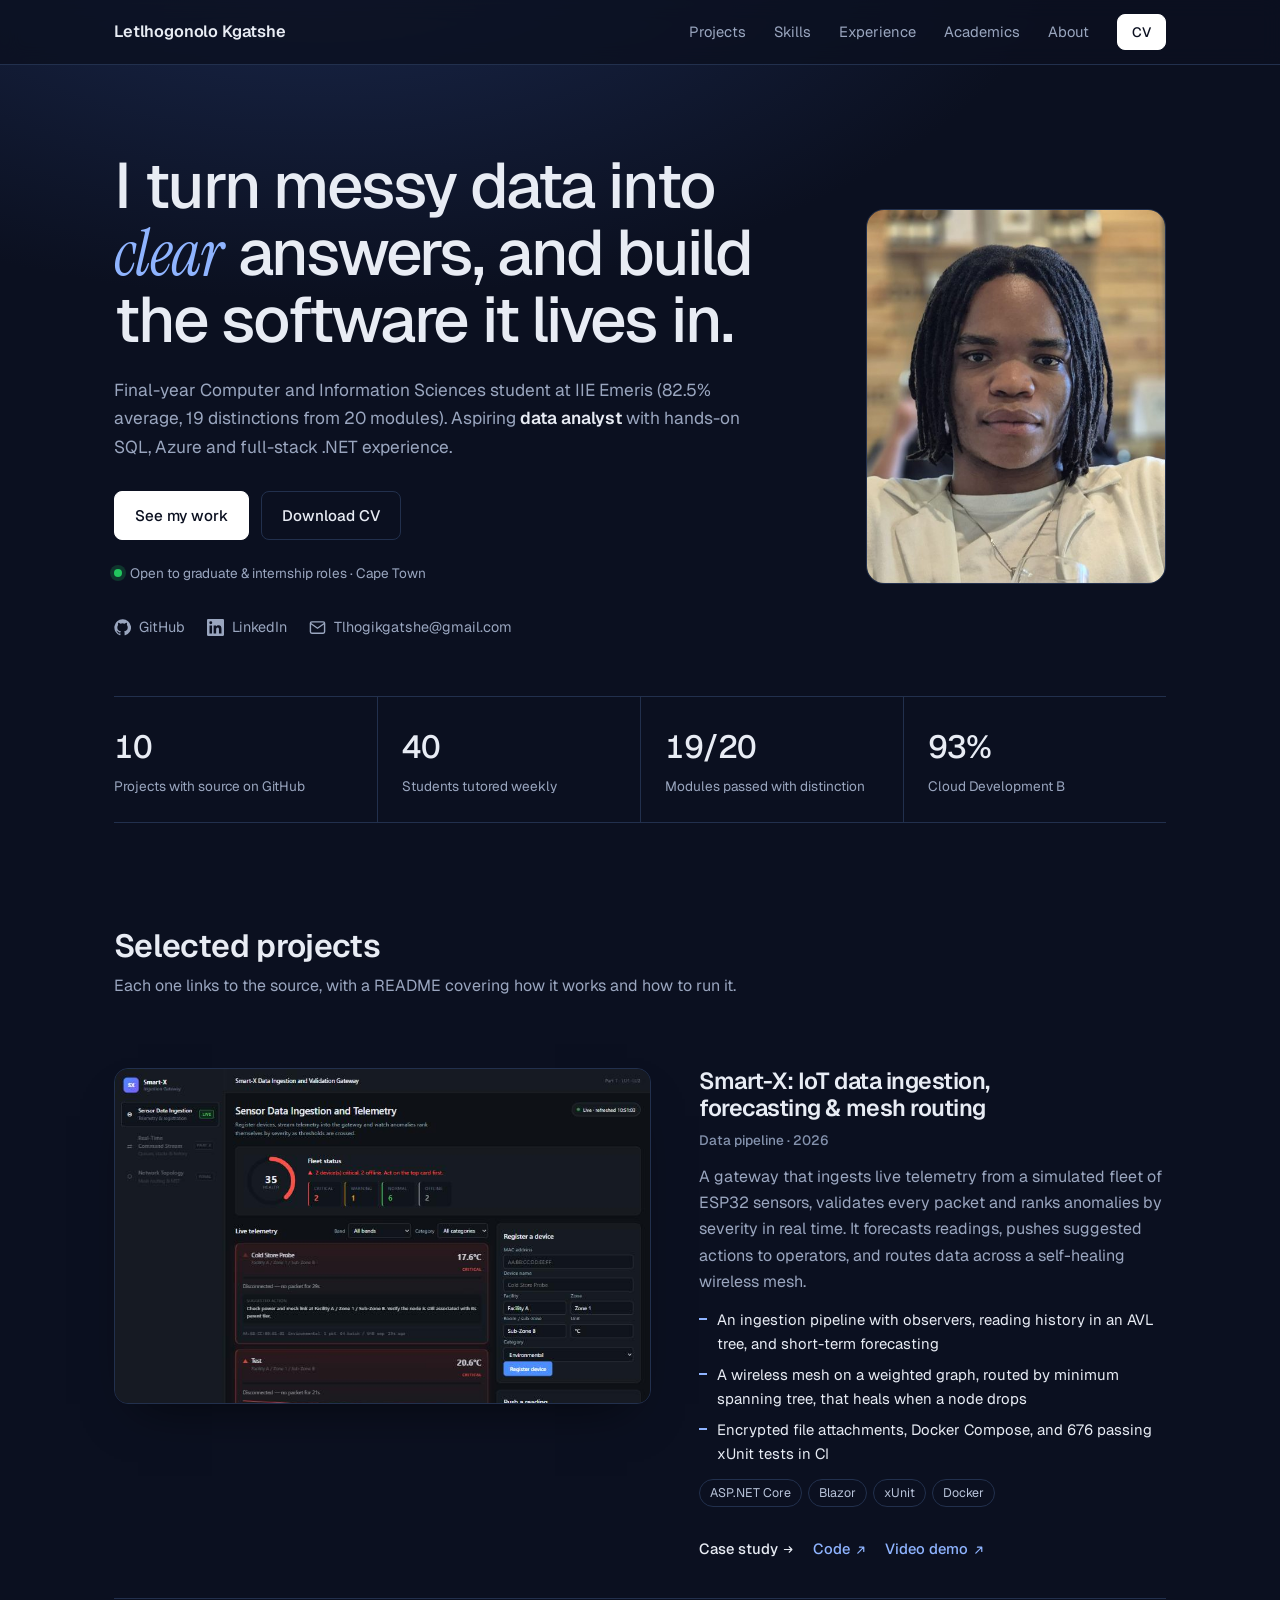
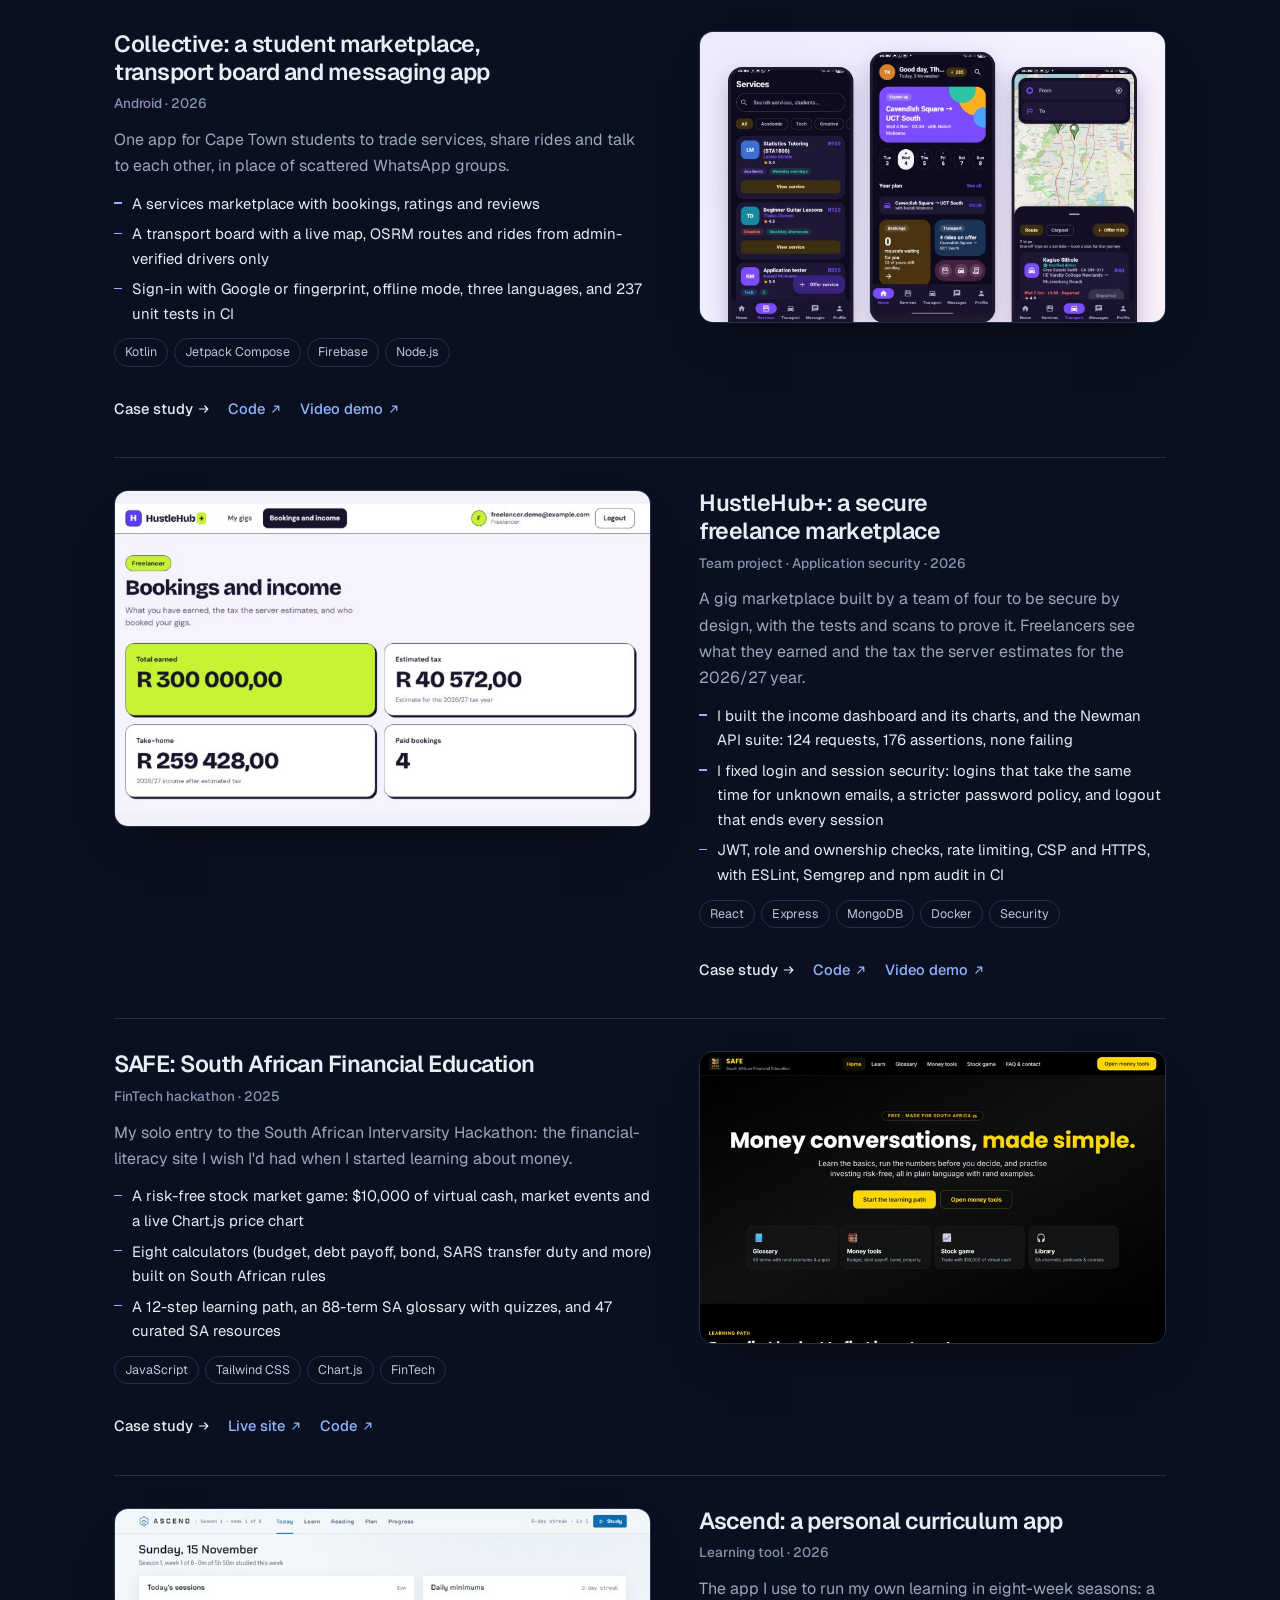
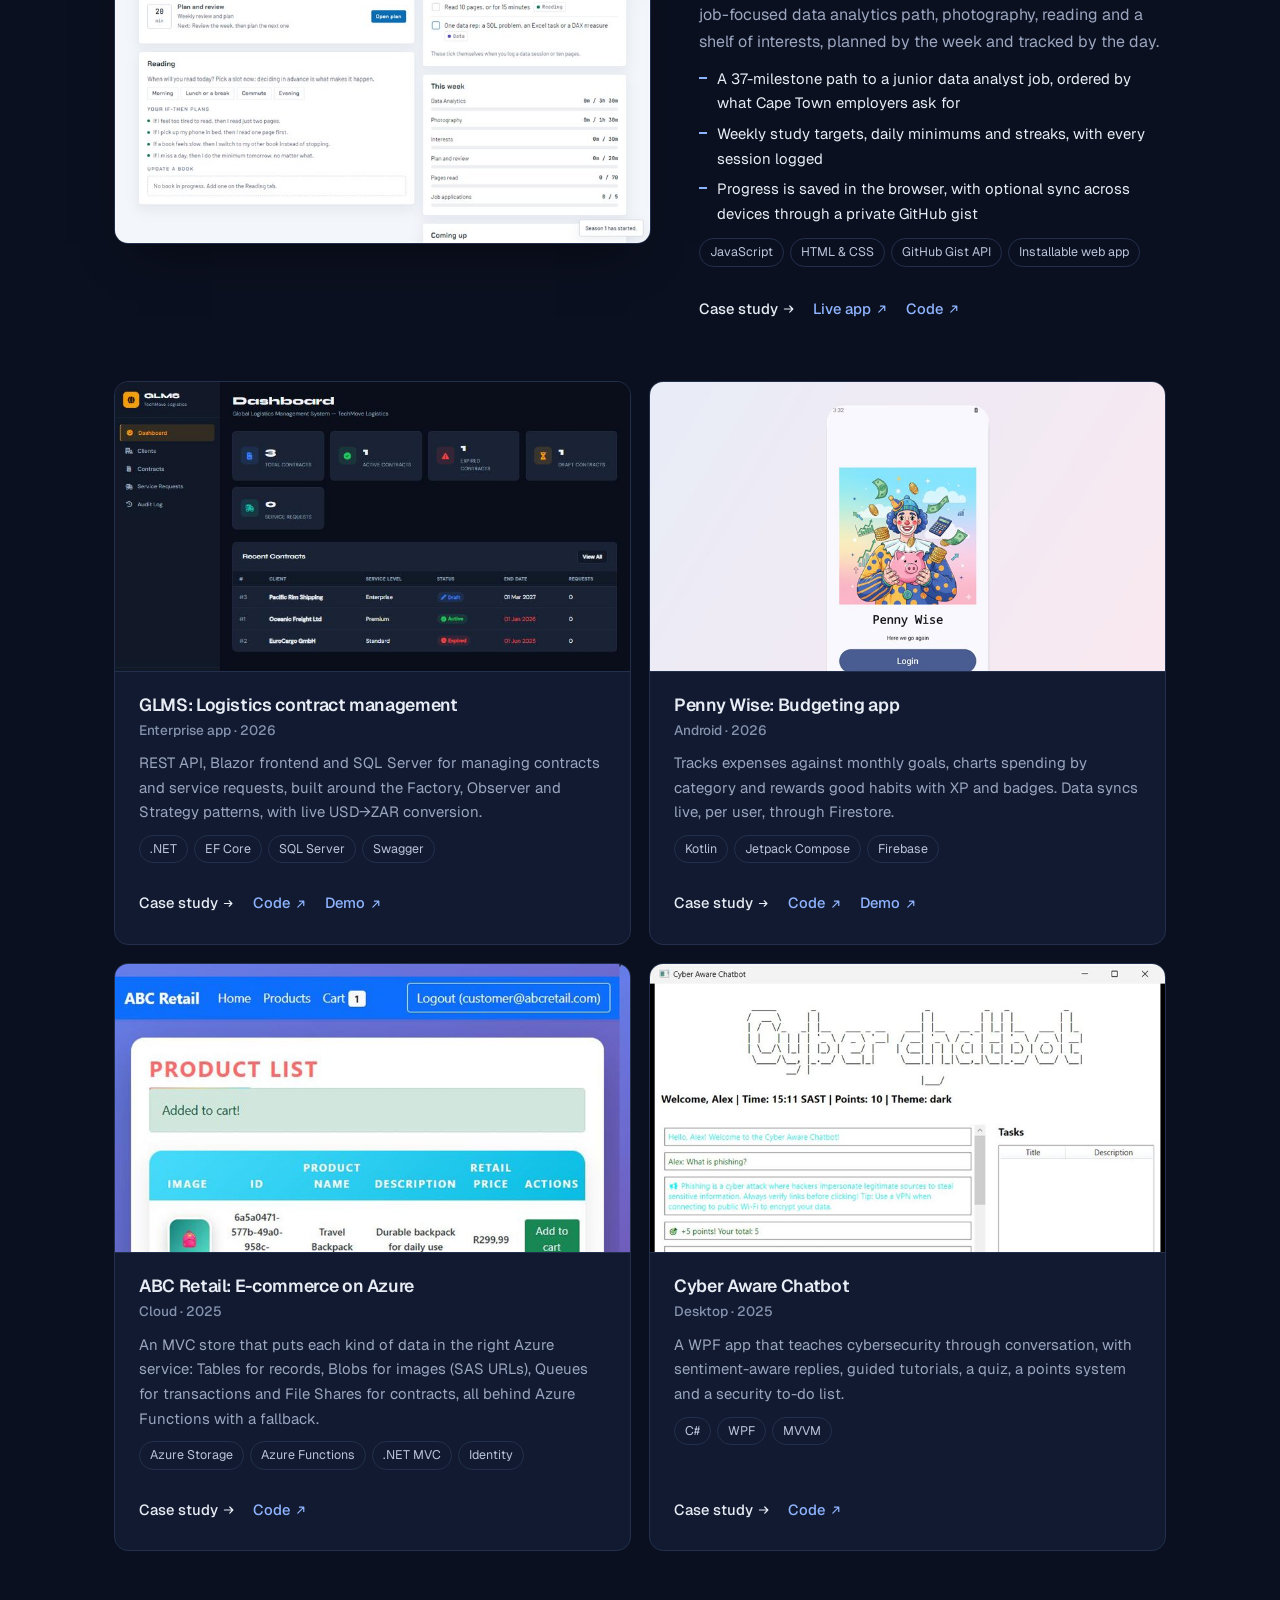
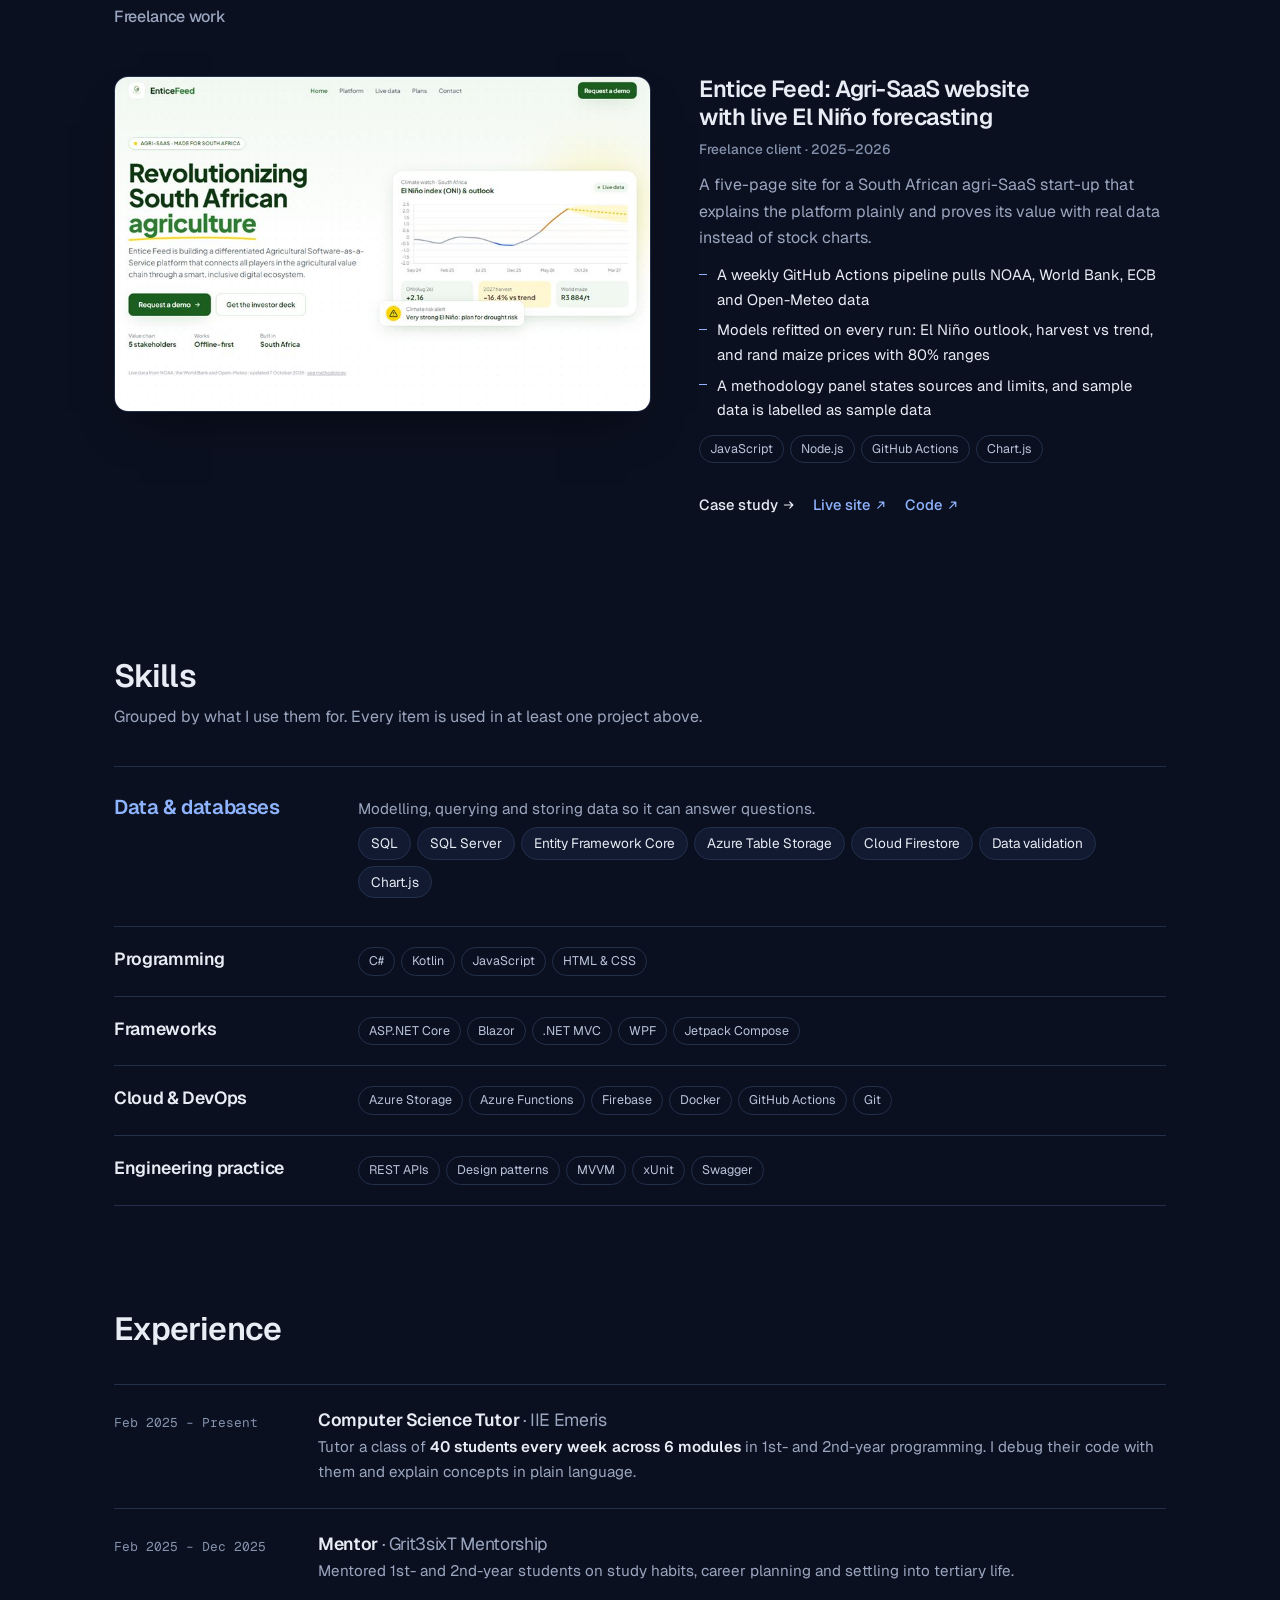
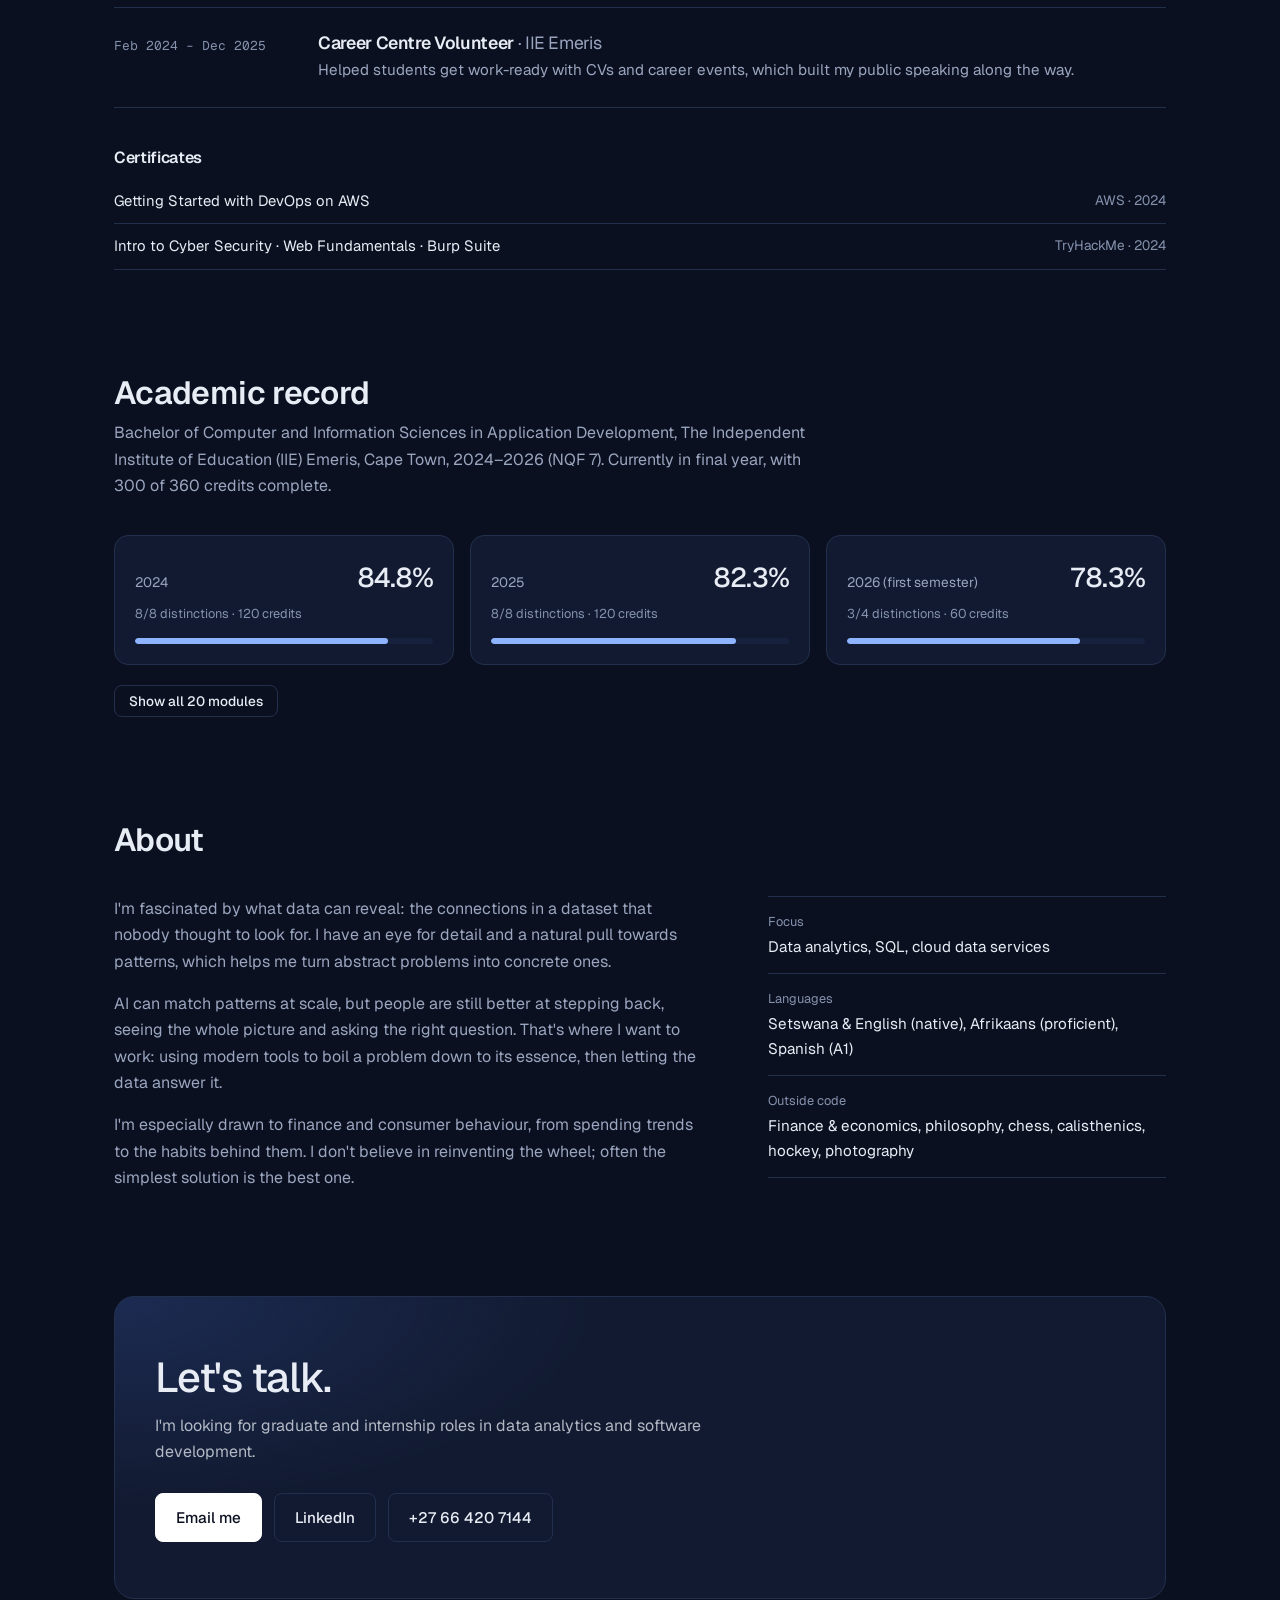
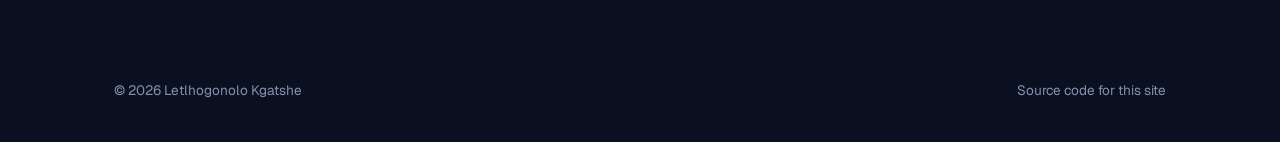
==== index.html @ c52e1b72 "Redesign the portfolio in a dark navy style - Dark navy palette on every page, case studies and the " ====
<!DOCTYPE html>
<html lang="en">
<head>
  <meta charset="UTF-8">
  <meta name="viewport" content="width=device-width, initial-scale=1.0">
  <title>Letlhogonolo Kgatshe | Data Analytics &amp; Software</title>
  <meta name="description" content="Letlhogonolo Kgatshe: final-year Computer and Information Sciences student in Cape Town focused on data analytics, SQL, cloud and software development. 19 distinctions from 20 modules.">
  <link rel="canonical" href="https://letlhogonolo-kgatshe.github.io/">
  <meta property="og:type" content="website">
  <meta property="og:url" content="https://letlhogonolo-kgatshe.github.io/">
  <meta property="og:title" content="Letlhogonolo Kgatshe | Data Analytics &amp; Software">
  <meta property="og:description" content="Final-year Computer and Information Sciences student focused on data analytics. 82.5% average, 19/20 distinctions.">
  <meta property="og:image" content="https://letlhogonolo-kgatshe.github.io/profile.jpg">
  <meta name="twitter:card" content="summary">
  <meta name="theme-color" content="#0b1020">
  <link rel="icon" href="favicon.svg" type="image/svg+xml">
  <link rel="preconnect" href="https://fonts.googleapis.com">
  <link rel="preconnect" href="https://fonts.gstatic.com" crossorigin>
  <link href="https://fonts.googleapis.com/css2?family=Geist:wght@400;500;600&family=Geist+Mono:wght@400;500&family=Instrument+Serif:ital@1&display=swap" rel="stylesheet">
  <link rel="stylesheet" href="styles.css">
</head>
<body>
  <a class="skip" href="#main">Skip to content</a>

  <header class="nav">
    <div class="container nav-inner">
      <a href="#top" class="logo">Letlhogonolo Kgatshe</a>
      <button class="nav-toggle" aria-label="Toggle menu" aria-expanded="false" aria-controls="nav-links">
        <span></span><span></span>
      </button>
      <nav class="nav-links" id="nav-links">
        <a href="#projects">Projects</a>
        <a href="#skills">Skills</a>
        <a href="#experience">Experience</a>
        <a href="#academics">Academics</a>
        <a href="#about">About</a>
        <a href="Letlhogonolo-Kgatshe-CV.pdf" class="btn btn-small" target="_blank" rel="noopener">CV</a>
      </nav>
    </div>
  </header>

  <main id="main">
    <!-- Hero -->
    <section class="hero container" id="top">
      <div class="hero-text">
        <div class="hero-id">
          <img src="profile.jpg" alt="Portrait of Letlhogonolo Kgatshe" class="hero-avatar" width="640" height="640">
        </div>
        <h1>I turn messy data into <span class="serif">clear</span> answers, and build the software it lives in.</h1>
        <p class="lead">
          Final-year Computer and Information Sciences student at IIE Emeris (82.5% average, 19 distinctions from 20 modules).
          Aspiring <strong>data analyst</strong> with hands-on SQL, Azure and full-stack .NET experience.
        </p>
        <div class="hero-actions">
          <a href="#projects" class="btn">See my work</a>
          <a href="Letlhogonolo-Kgatshe-CV.pdf" class="btn btn-ghost" target="_blank" rel="noopener">Download CV</a>
        </div>
        <p class="status"><span class="dot" aria-hidden="true"></span>Open to graduate &amp; internship roles · Cape Town</p>
        <div class="socials">
          <a href="https://github.com/Letlhogonolo-Kgatshe" target="_blank" rel="noopener">
            <svg viewBox="0 0 24 24" aria-hidden="true"><path d="M12 .5a11.5 11.5 0 0 0-3.64 22.41c.58.1.79-.25.79-.56v-2c-3.2.7-3.88-1.37-3.88-1.37-.52-1.33-1.28-1.69-1.28-1.69-1.05-.71.08-.7.08-.7 1.16.08 1.77 1.19 1.77 1.19 1.03 1.77 2.7 1.26 3.36.96.1-.75.4-1.26.73-1.55-2.55-.29-5.24-1.28-5.24-5.69 0-1.26.45-2.29 1.19-3.1-.12-.29-.52-1.46.11-3.05 0 0 .97-.31 3.17 1.18a11 11 0 0 1 5.77 0c2.2-1.49 3.17-1.18 3.17-1.18.63 1.59.23 2.76.11 3.05.74.81 1.19 1.84 1.19 3.1 0 4.42-2.7 5.39-5.26 5.68.41.36.78 1.06.78 2.14v3.17c0 .31.21.67.8.56A11.5 11.5 0 0 0 12 .5Z"/></svg>
            GitHub
          </a>
          <a href="https://www.linkedin.com/in/letlhogonolo-kgatshe-69aa2a2b7/" target="_blank" rel="noopener">
            <svg viewBox="0 0 24 24" aria-hidden="true"><path d="M20.45 20.45h-3.56v-5.57c0-1.33-.02-3.04-1.85-3.04-1.85 0-2.14 1.45-2.14 2.94v5.67H9.34V9h3.42v1.56h.05c.48-.9 1.64-1.85 3.37-1.85 3.6 0 4.27 2.37 4.27 5.46v6.28ZM5.34 7.43a2.06 2.06 0 1 1 0-4.13 2.06 2.06 0 0 1 0 4.13ZM7.12 20.45H3.56V9h3.56v11.45ZM22.22 0H1.77C.79 0 0 .77 0 1.73v20.54C0 23.23.79 24 1.77 24h20.45c.98 0 1.78-.77 1.78-1.73V1.73C24 .77 23.2 0 22.22 0Z"/></svg>
            LinkedIn
          </a>
          <a href="mailto:Tlhogikgatshe@gmail.com">
            <svg viewBox="0 0 24 24" fill="none" stroke="currentColor" stroke-width="2" aria-hidden="true"><rect x="2" y="4" width="20" height="16" rx="2"/><path d="m22 6-10 7L2 6"/></svg>
            Tlhogikgatshe@gmail.com
          </a>
        </div>
      </div>
      <div class="hero-photo">
        <img src="profile.jpg" alt="" width="640" height="640" aria-hidden="true">
      </div>
    </section>

    <!-- Key numbers -->
    <section class="container" aria-label="Highlights">
      <div class="stats">
        <div class="stat"><span class="stat-value">10</span><span class="stat-label">Projects with source on GitHub</span></div>
        <div class="stat"><span class="stat-value">40</span><span class="stat-label">Students tutored weekly</span></div>
        <div class="stat"><span class="stat-value">19/20</span><span class="stat-label">Modules passed with distinction</span></div>
        <div class="stat"><span class="stat-value">93%</span><span class="stat-label">Cloud Development B</span></div>
      </div>
    </section>

    <!-- Projects -->
    <section id="projects" class="section container">
      <div class="section-head">
        <h2>Selected projects</h2>
        <p>Each one links to the source, with a README covering how it works and how to run it.</p>
      </div>

      <article class="feature">
        <a class="feature-media" href="https://github.com/Letlhogonolo-Kgatshe/smartx-iot-gateway" target="_blank" rel="noopener">
          <img src="img/projects/smartx.jpg" alt="Smart-X live telemetry dashboard showing fleet health and critical devices" loading="lazy" width="799" height="506">
        </a>
        <div class="feature-body">
          <h3>Smart-X: IoT data ingestion, forecasting &amp; mesh routing</h3>
          <p class="meta">Data pipeline · 2026</p>
          <p>A gateway that ingests live telemetry from a simulated fleet of ESP32 sensors, validates every packet and ranks anomalies by severity in real time. It forecasts readings, pushes suggested actions to operators, and routes data across a self-healing wireless mesh.</p>
          <ul class="points">
            <li>An ingestion pipeline with observers, reading history in an AVL tree, and short-term forecasting</li>
            <li>A wireless mesh on a weighted graph, routed by minimum spanning tree, that heals when a node drops</li>
            <li>Encrypted file attachments, Docker Compose, and 676 passing xUnit tests in CI</li>
          </ul>
          <ul class="tags"><li>ASP.NET Core</li><li>Blazor</li><li>xUnit</li><li>Docker</li></ul>
          <div class="links"><a href="projects/smartx.html" class="card-cta">Case study</a><a href="https://github.com/Letlhogonolo-Kgatshe/smartx-iot-gateway" target="_blank" rel="noopener">Code</a>
            <a href="https://youtu.be/s4NIdMSn380" target="_blank" rel="noopener">Video demo</a>
          </div>
        </div>
      </article>

      <article class="feature reverse">
        <a class="feature-media" href="https://github.com/Letlhogonolo-Kgatshe/collective" target="_blank" rel="noopener">
          <img src="img/projects/collective.jpg" alt="Three Collective screens: the services marketplace, the planner-style home and the transport map with rides" loading="lazy" width="800" height="500">
        </a>
        <div class="feature-body">
          <h3>Collective: a student marketplace, transport board and messaging app</h3>
          <p class="meta">Android · 2026</p>
          <p>One app for Cape Town students to trade services, share rides and talk to each other, in place of scattered WhatsApp groups.</p>
          <ul class="points">
            <li>A services marketplace with bookings, ratings and reviews</li>
            <li>A transport board with a live map, OSRM routes and rides from admin-verified drivers only</li>
            <li>Sign-in with Google or fingerprint, offline mode, three languages, and 237 unit tests in CI</li>
          </ul>
          <ul class="tags"><li>Kotlin</li><li>Jetpack Compose</li><li>Firebase</li><li>Node.js</li></ul>
          <div class="links"><a href="projects/collective.html" class="card-cta">Case study</a><a href="https://github.com/Letlhogonolo-Kgatshe/collective" target="_blank" rel="noopener">Code</a>
            <a href="https://1drv.ms/v/c/2a750ce9fd96870b/IQC-3WC2xFySRb22O44PqtBnATGgic65yr3vV3LgCW4VhbM" target="_blank" rel="noopener">Video demo</a>
          </div>
        </div>
      </article>

      <article class="feature">
        <a class="feature-media" href="https://github.com/Letlhogonolo-Kgatshe/hustlehub-plus" target="_blank" rel="noopener">
          <img src="img/projects/hustlehub-plus.jpg" alt="HustleHub+ freelancer income dashboard showing total earned, estimated tax, take-home and paid bookings" loading="lazy" width="800" height="500">
        </a>
        <div class="feature-body">
          <h3>HustleHub+: a secure freelance marketplace</h3>
          <p class="meta">Team project · Application security · 2026</p>
          <p>A gig marketplace built by a team of four to be secure by design, with the tests and scans to prove it. Freelancers see what they earned and the tax the server estimates for the 2026/27 year.</p>
          <ul class="points">
            <li>I built the income dashboard and its charts, and the Newman API suite: 124 requests, 176 assertions, none failing</li>
            <li>I fixed login and session security: logins that take the same time for unknown emails, a stricter password policy, and logout that ends every session</li>
            <li>JWT, role and ownership checks, rate limiting, CSP and HTTPS, with ESLint, Semgrep and npm audit in CI</li>
          </ul>
          <ul class="tags"><li>React</li><li>Express</li><li>MongoDB</li><li>Docker</li><li>Security</li></ul>
          <div class="links"><a href="projects/hustlehub-plus.html" class="card-cta">Case study</a><a href="https://github.com/Letlhogonolo-Kgatshe/hustlehub-plus" target="_blank" rel="noopener">Code</a>
            <a href="https://youtu.be/KpMu77Uqex8" target="_blank" rel="noopener">Video demo</a>
          </div>
        </div>
      </article>

      <article class="feature reverse">
        <a class="feature-media" href="https://letlhogonolo-kgatshe.github.io/SAFE/" target="_blank" rel="noopener">
          <img src="img/projects/safe.jpg" alt="SAFE South African Financial Education homepage" loading="lazy" width="800" height="500">
        </a>
        <div class="feature-body">
          <h3>SAFE: South African Financial Education</h3>
          <p class="meta">FinTech hackathon · 2025</p>
          <p>My solo entry to the South African Intervarsity Hackathon: the financial-literacy site I wish I'd had when I started learning about money.</p>
          <ul class="points">
            <li>A risk-free stock market game: $10,000 of virtual cash, market events and a live Chart.js price chart</li>
            <li>Eight calculators (budget, debt payoff, bond, SARS transfer duty and more) built on South African rules</li>
            <li>A 12-step learning path, an 88-term SA glossary with quizzes, and 47 curated SA resources</li>
          </ul>
          <ul class="tags"><li>JavaScript</li><li>Tailwind CSS</li><li>Chart.js</li><li>FinTech</li></ul>
          <div class="links"><a href="projects/safe.html" class="card-cta">Case study</a><a href="https://letlhogonolo-kgatshe.github.io/SAFE/" target="_blank" rel="noopener">Live site</a>
            <a href="https://github.com/Letlhogonolo-Kgatshe/SAFE" target="_blank" rel="noopener">Code</a>
          </div>
        </div>
      </article>

      <article class="feature">
        <a class="feature-media" href="https://letlhogonolo-kgatshe.github.io/ascend/" target="_blank" rel="noopener">
          <img src="img/projects/ascend.jpg" alt="Ascend's Today view with the day's sessions, daily minimums and weekly targets" loading="lazy" width="800" height="500">
        </a>
        <div class="feature-body">
          <h3>Ascend: a personal curriculum app</h3>
          <p class="meta">Learning tool · 2026</p>
          <p>The app I use to run my own learning in eight-week seasons: a job-focused data analytics path, photography, reading and a shelf of interests, planned by the week and tracked by the day.</p>
          <ul class="points">
            <li>A 37-milestone path to a junior data analyst job, ordered by what Cape Town employers ask for</li>
            <li>Weekly study targets, daily minimums and streaks, with every session logged</li>
            <li>Progress is saved in the browser, with optional sync across devices through a private GitHub gist</li>
          </ul>
          <ul class="tags"><li>JavaScript</li><li>HTML &amp; CSS</li><li>GitHub Gist API</li><li>Installable web app</li></ul>
          <div class="links"><a href="projects/ascend.html" class="card-cta">Case study</a><a href="https://letlhogonolo-kgatshe.github.io/ascend/" target="_blank" rel="noopener">Live app</a>
            <a href="https://github.com/Letlhogonolo-Kgatshe/ascend" target="_blank" rel="noopener">Code</a>
          </div>
        </div>
      </article>

      <div class="project-grid">
        <article class="card">
          <img class="card-img" src="img/projects/glms.jpg" alt="GLMS dashboard with contract status counts" loading="lazy" width="800" height="500">
          <div class="card-body">
            <h3>GLMS: Logistics contract management</h3>
            <p class="meta">Enterprise app · 2026</p>
            <p>REST API, Blazor frontend and SQL Server for managing contracts and service requests, built around the Factory, Observer and Strategy patterns, with live USD→ZAR conversion.</p>
            <ul class="tags"><li>.NET</li><li>EF Core</li><li>SQL Server</li><li>Swagger</li></ul>
            <div class="links"><a href="projects/glms.html" class="card-cta">Case study</a><a href="https://github.com/Letlhogonolo-Kgatshe/glms-contract-management" target="_blank" rel="noopener">Code</a><a href="https://youtu.be/TWxagCLS1yQ" target="_blank" rel="noopener">Demo</a></div>
          </div>
        </article>
        <article class="card">
          <img class="card-img" src="img/projects/penny-wise.jpg" alt="Penny Wise welcome screen on an Android phone" loading="lazy" width="800" height="500">
          <div class="card-body">
            <h3>Penny Wise: Budgeting app</h3>
            <p class="meta">Android · 2026</p>
            <p>Tracks expenses against monthly goals, charts spending by category and rewards good habits with XP and badges. Data syncs live, per user, through Firestore.</p>
            <ul class="tags"><li>Kotlin</li><li>Jetpack Compose</li><li>Firebase</li></ul>
            <div class="links"><a href="projects/penny-wise.html" class="card-cta">Case study</a><a href="https://github.com/Letlhogonolo-Kgatshe/penny-wise-budget-app" target="_blank" rel="noopener">Code</a><a href="https://youtu.be/w4Cir029GtA" target="_blank" rel="noopener">Demo</a></div>
          </div>
        </article>
        <article class="card">
          <img class="card-img" src="img/projects/abc-retail.jpg" alt="ABC Retail product list with product images and Add to cart buttons" loading="lazy" width="800" height="500">
          <div class="card-body">
            <h3>ABC Retail: E-commerce on Azure</h3>
            <p class="meta">Cloud · 2025</p>
            <p>An MVC store that puts each kind of data in the right Azure service: Tables for records, Blobs for images (SAS URLs), Queues for transactions and File Shares for contracts, all behind Azure Functions with a fallback.</p>
            <ul class="tags"><li>Azure Storage</li><li>Azure Functions</li><li>.NET MVC</li><li>Identity</li></ul>
            <div class="links"><a href="projects/abc-retail.html" class="card-cta">Case study</a><a href="https://github.com/Letlhogonolo-Kgatshe/abc-retail-azure" target="_blank" rel="noopener">Code</a></div>
          </div>
        </article>
        <article class="card">
          <img class="card-img" src="img/projects/cyber-aware-chatbot.jpg" alt="Cyber Aware Chatbot answering a question about phishing" loading="lazy" width="800" height="500">
          <div class="card-body">
            <h3>Cyber Aware Chatbot</h3>
            <p class="meta">Desktop · 2025</p>
            <p>A WPF app that teaches cybersecurity through conversation, with sentiment-aware replies, guided tutorials, a quiz, a points system and a security to-do list.</p>
            <ul class="tags"><li>C#</li><li>WPF</li><li>MVVM</li></ul>
            <div class="links"><a href="projects/cyber-aware-chatbot.html" class="card-cta">Case study</a><a href="https://github.com/Letlhogonolo-Kgatshe/cyber-aware-chatbot" target="_blank" rel="noopener">Code</a></div>
          </div>
        </article>
      </div>

      <h3 class="subhead">Freelance work</h3>
      <article class="feature">
        <a class="feature-media" href="https://letlhogonolo-kgatshe.github.io/entice-feed-website/" target="_blank" rel="noopener">
          <img src="img/projects/entice-feed.jpg" alt="Entice Feed homepage with the live El Niño watch" loading="lazy" width="800" height="500">
        </a>
        <div class="feature-body">
          <h3>Entice Feed: Agri-SaaS website with live El Niño forecasting</h3>
          <p class="meta">Freelance client · 2025–2026</p>
          <p>A five-page site for a South African agri-SaaS start-up that explains the platform plainly and proves its value with real data instead of stock charts.</p>
          <ul class="points">
            <li>A weekly GitHub Actions pipeline pulls NOAA, World Bank, ECB and Open-Meteo data</li>
            <li>Models refitted on every run: El Niño outlook, harvest vs trend, and rand maize prices with 80% ranges</li>
            <li>A methodology panel states sources and limits, and sample data is labelled as sample data</li>
          </ul>
          <ul class="tags"><li>JavaScript</li><li>Node.js</li><li>GitHub Actions</li><li>Chart.js</li></ul>
          <div class="links"><a href="projects/entice-feed.html" class="card-cta">Case study</a><a href="https://letlhogonolo-kgatshe.github.io/entice-feed-website/" target="_blank" rel="noopener">Live site</a><a href="https://github.com/Letlhogonolo-Kgatshe/entice-feed-website" target="_blank" rel="noopener">Code</a></div>
        </div>
      </article>
    </section>

    <!-- Skills -->
    <section id="skills" class="section container">
      <div class="section-head">
        <h2>Skills</h2>
        <p>Grouped by what I use them for. Every item is used in at least one project above.</p>
      </div>
      <div class="skills">
        <div class="skill-group primary">
          <h3>Data &amp; databases</h3>
          <p>Modelling, querying and storing data so it can answer questions.</p>
          <ul class="tags"><li>SQL</li><li>SQL Server</li><li>Entity Framework Core</li><li>Azure Table Storage</li><li>Cloud Firestore</li><li>Data validation</li><li>Chart.js</li></ul>
        </div>
        <div class="skill-group">
          <h3>Programming</h3>
          <ul class="tags"><li>C#</li><li>Kotlin</li><li>JavaScript</li><li>HTML &amp; CSS</li></ul>
        </div>
        <div class="skill-group">
          <h3>Frameworks</h3>
          <ul class="tags"><li>ASP.NET Core</li><li>Blazor</li><li>.NET MVC</li><li>WPF</li><li>Jetpack Compose</li></ul>
        </div>
        <div class="skill-group">
          <h3>Cloud &amp; DevOps</h3>
          <ul class="tags"><li>Azure Storage</li><li>Azure Functions</li><li>Firebase</li><li>Docker</li><li>GitHub Actions</li><li>Git</li></ul>
        </div>
        <div class="skill-group">
          <h3>Engineering practice</h3>
          <ul class="tags"><li>REST APIs</li><li>Design patterns</li><li>MVVM</li><li>xUnit</li><li>Swagger</li></ul>
        </div>
      </div>
    </section>

    <!-- Experience -->
    <section id="experience" class="section container">
      <div class="section-head">
        <h2>Experience</h2>
      </div>
      <ol class="timeline">
        <li>
          <span class="when">Feb 2025 – Present</span>
          <div>
            <h3>Computer Science Tutor <span class="org">· IIE Emeris</span></h3>
            <p>Tutor a class of <strong>40 students every week across 6 modules</strong> in 1st- and 2nd-year programming. I debug their code with them and explain concepts in plain language.</p>
          </div>
        </li>
        <li>
          <span class="when">Feb 2025 – Dec 2025</span>
          <div>
            <h3>Mentor <span class="org">· Grit3sixT Mentorship</span></h3>
            <p>Mentored 1st- and 2nd-year students on study habits, career planning and settling into tertiary life.</p>
          </div>
        </li>
        <li>
          <span class="when">Feb 2024 – Dec 2025</span>
          <div>
            <h3>Career Centre Volunteer <span class="org">· IIE Emeris</span></h3>
            <p>Helped students get work-ready with CVs and career events, which built my public speaking along the way.</p>
          </div>
        </li>
      </ol>
      <div class="certs">
        <h3>Certificates</h3>
        <ul>
          <li><span>Getting Started with DevOps on AWS</span><span class="cert-meta">AWS · 2024</span></li>
          <li><span>Intro to Cyber Security · Web Fundamentals · Burp Suite</span><span class="cert-meta">TryHackMe · 2024</span></li>
        </ul>
      </div>
    </section>

    <!-- Academics -->
    <section id="academics" class="section container">
      <div class="section-head">
        <h2>Academic record</h2>
        <p>Bachelor of Computer and Information Sciences in Application Development, The Independent Institute of Education (IIE) Emeris, Cape Town, 2024–2026 (NQF 7). Currently in final year, with 300 of 360 credits complete.</p>
      </div>
      <div class="academic">
        <div class="year-avgs" id="year-avgs"></div>
        <button class="btn btn-ghost btn-small" id="toggle-modules" aria-expanded="false" aria-controls="marks-chart">Show all 20 modules</button>
        <div class="chart" id="marks-chart" hidden>
          <p class="chart-note">Final mark per module. The dashed line marks the 75% distinction threshold.</p>
          <div id="marks-rows"></div>
        </div>
      </div>
    </section>

    <!-- About -->
    <section id="about" class="section container">
      <div class="section-head">
        <h2>About</h2>
      </div>
      <div class="about-grid">
        <div class="about-text">
          <p>I'm fascinated by what data can reveal: the connections in a dataset that nobody thought to look for. I have an eye for detail and a natural pull towards patterns, which helps me turn abstract problems into concrete ones.</p>
          <p>AI can match patterns at scale, but people are still better at stepping back, seeing the whole picture and asking the right question. That's where I want to work: using modern tools to boil a problem down to its essence, then letting the data answer it.</p>
          <p>I'm especially drawn to finance and consumer behaviour, from spending trends to the habits behind them. I don't believe in reinventing the wheel; often the simplest solution is the best one.</p>
        </div>
        <dl class="facts">
          <div><dt>Focus</dt><dd>Data analytics, SQL, cloud data services</dd></div>
          <div><dt>Languages</dt><dd>Setswana &amp; English (native), Afrikaans (proficient), Spanish (A1)</dd></div>
          <div><dt>Outside code</dt><dd>Finance &amp; economics, philosophy, chess, calisthenics, hockey, photography</dd></div>
        </dl>
      </div>
    </section>

    <!-- Contact -->
    <section id="contact" class="section container">
      <div class="contact">
        <h2>Let's talk.</h2>
        <p>I'm looking for graduate and internship roles in data analytics and software development.</p>
        <div class="contact-links">
          <a href="mailto:Tlhogikgatshe@gmail.com" class="btn">Email me</a>
          <a href="https://www.linkedin.com/in/letlhogonolo-kgatshe-69aa2a2b7/" class="btn btn-ghost" target="_blank" rel="noopener">LinkedIn</a>
          <a href="tel:+27664207144" class="btn btn-ghost">+27 66 420 7144</a>
        </div>
      </div>
    </section>
  </main>

  <footer class="container footer">
    <span>© <span id="year"></span> Letlhogonolo Kgatshe</span>
    <a href="https://github.com/Letlhogonolo-Kgatshe/letlhogonolo-kgatshe.github.io" target="_blank" rel="noopener">Source code for this site</a>
  </footer>

  <script src="script.js"></script>
</body>
</html>
---- styles.css ----
:root {
  --bg: #0b1020;
  --surface: #111a30;
  --text: #e8ecf4;
  --muted: #9aa6bf;
  --faint: #8492ad;
  --border: #22304d;
  --tag: #16213d;
  --accent: #8fb4ff;
  --accent-hover: #b9d0ff;
  --bar: #8fb4ff;
  --bar-dim: #3a4a6b;
  --radius: 14px;
  --display: "Geist", system-ui, sans-serif;
  --serif: "Instrument Serif", Georgia, serif;
  --mono: "Geist Mono", ui-monospace, monospace;
  --ease-out: cubic-bezier(0.23, 1, 0.32, 1);
  --arrow: url("data:image/svg+xml,%3Csvg xmlns='http://www.w3.org/2000/svg' viewBox='0 0 16 16'%3E%3Cpath d='M2 8h11M9 4l4 4-4 4' fill='none' stroke='black' stroke-width='1.6' stroke-linecap='round' stroke-linejoin='round'/%3E%3C/svg%3E");
  color-scheme: dark;
}

* { box-sizing: border-box; margin: 0; padding: 0; }

html { scroll-behavior: smooth; scroll-padding-top: 76px; }

html { -webkit-tap-highlight-color: transparent; }
body {
  font-family: "Geist", system-ui, sans-serif;
  background: radial-gradient(1100px 600px at 25% -120px, #1c2b52 0%, transparent 70%) no-repeat, var(--bg);
  color: var(--text);
  line-height: 1.65;
  font-size: 16px;
  -webkit-font-smoothing: antialiased;
}

a { color: inherit; text-decoration: none; text-underline-offset: 3px; }
::selection { background: color-mix(in srgb, var(--accent) 28%, transparent); color: var(--text); }
html { accent-color: var(--accent); scrollbar-color: color-mix(in srgb, var(--text) 25%, transparent) transparent; }
.stat-value, .year-avg, .bar-value, .when, .cert-meta { font-variant-numeric: tabular-nums; }
img { max-width: 100%; display: block; }
strong { font-weight: 600; }

h1, h2, h3 { font-family: var(--display); letter-spacing: -0.02em; line-height: 1.2; font-weight: 500; text-wrap: balance; }
.serif { font-family: var(--serif); font-style: italic; font-weight: 400; color: var(--accent); letter-spacing: -0.01em; }

:focus-visible { outline: 2px solid var(--accent); outline-offset: 3px; border-radius: 4px; }

.skip {
  position: absolute; left: -9999px; top: 8px;
  background: var(--text); color: var(--bg); padding: 8px 14px; border-radius: 6px; z-index: 100;
}
.skip:focus { left: 16px; }

.container { width: 100%; max-width: 1100px; margin: 0 auto; padding: 0 24px; }

/* Nav */
.nav {
  position: sticky; top: 0; z-index: 10;
  background: color-mix(in srgb, var(--bg) 82%, transparent);
  backdrop-filter: blur(10px);
  border-bottom: 1px solid var(--border);
}
.nav-inner { display: flex; align-items: center; justify-content: space-between; height: 64px; }
.logo { font-family: var(--display); font-weight: 600; font-size: 1.02rem; letter-spacing: -0.01em; }
.nav-links { display: flex; align-items: center; gap: 28px; font-size: 0.92rem; }
.nav-links a:not(.btn) { color: var(--muted); transition: color .2s; }
.nav-links a:not(.btn):hover { color: var(--text); }
.nav-toggle { display: none; background: none; border: 0; cursor: pointer; width: 44px; height: 44px; position: relative; margin-right: -8px; }
.nav-toggle span { position: absolute; left: 12px; right: 12px; height: 2px; background: var(--text); transition: transform .25s; }
.nav-toggle span:first-child { top: 18px; }
.nav-toggle span:last-child { top: 25px; }
.nav-toggle[aria-expanded="true"] span:first-child { transform: translateY(3.5px) rotate(45deg); }
.nav-toggle[aria-expanded="true"] span:last-child { transform: translateY(-3.5px) rotate(-45deg); }

/* Buttons */
.btn {
  display: inline-flex; align-items: center; justify-content: center;
  padding: 11px 20px; border-radius: 8px;
  background: #ffffff; color: #0b1020;
  font-weight: 500; font-size: 0.95rem;
  border: 1px solid #ffffff; cursor: pointer; font-family: inherit;
  touch-action: manipulation;
  transition: transform 160ms var(--ease-out), background-color .2s, border-color .2s;
}
.btn:active { transform: scale(0.97); }
.btn-ghost { background: transparent; color: var(--text); border-color: var(--border); }
@media (hover: hover) and (pointer: fine) {
  .btn:hover { background: #dfe7f7; border-color: #dfe7f7; }
  .btn-ghost:hover { background: var(--surface); border-color: #3a4a6b; }
}
.btn-small { padding: 6px 14px; font-size: 0.85rem; }

/* Hero */
.hero {
  display: grid; grid-template-columns: 1fr 300px; gap: 72px; align-items: center;
  padding-top: 88px; padding-bottom: 56px;
}
.hero-id { display: none; }
.hero-avatar { display: none; width: 52px; height: 52px; border-radius: 50%; object-fit: cover; }
.dot { width: 8px; height: 8px; border-radius: 50%; background: #22c55e; box-shadow: 0 0 0 4px color-mix(in srgb, #22c55e 20%, transparent); }
.hero h1 { font-size: clamp(2.3rem, 5.4vw, 4rem); font-weight: 500; letter-spacing: -0.035em; line-height: 1.04; max-width: 18ch; }
.lead { margin-top: 22px; max-width: 58ch; font-size: 1.08rem; color: var(--muted); }
.lead strong { color: var(--text); }
.hero-actions { display: flex; gap: 12px; margin-top: 30px; flex-wrap: wrap; }
.socials { display: flex; gap: 22px; margin-top: 30px; flex-wrap: wrap; }
.socials a { display: inline-flex; align-items: center; gap: 8px; color: var(--muted); font-size: 0.9rem; transition: color .2s; }
.socials a:hover { color: var(--text); }
.socials svg { width: 17px; height: 17px; fill: currentColor; flex: none; }
.socials svg[fill="none"] { fill: none; }
.hero-photo img {
  width: 100%; height: auto; aspect-ratio: 4 / 5; object-fit: cover; object-position: 50% 30%;
  border-radius: 18px; border: 1px solid var(--border);
}

/* Stats */
.stats {
  display: grid; grid-template-columns: repeat(4, 1fr);
  border-top: 1px solid var(--border); border-bottom: 1px solid var(--border);
}
.stat { padding: 24px 20px 24px 0; display: flex; flex-direction: column; gap: 2px; }
.stat + .stat { padding-left: 24px; border-left: 1px solid var(--border); }
.stat-value { font-family: var(--display); font-size: 2rem; font-weight: 500; letter-spacing: -0.03em; }
.stat-label { font-size: 0.85rem; color: var(--muted); }

/* Sections */
.section { padding-top: 104px; }
.section-head { margin-bottom: 36px; max-width: 64ch; }
.section-head h2 { font-size: clamp(1.6rem, 3vw, 2rem); font-weight: 600; }
.section-head p { color: var(--muted); margin-top: 8px; }
h3 { font-size: 1.1rem; font-weight: 600; }
.kicker { font-size: 0.8rem; color: var(--faint); font-weight: 500; margin-bottom: 6px; }
.meta { font-size: 0.85rem; color: var(--faint); font-weight: 500; margin-top: -6px; }
.status { display: inline-flex; align-items: center; gap: 8px; font-size: 0.85rem; color: var(--muted); margin-top: 22px; }
.subhead { margin: 56px 0 18px; font-size: 1rem; color: var(--muted); font-family: "Geist", sans-serif; font-weight: 500; }

.tags { display: flex; flex-wrap: wrap; gap: 6px; list-style: none; }
.tags li {
  font-size: 0.78rem; padding: 3px 10px; border-radius: 999px;
  border: 1px solid var(--border); color: #b8c3d9;
}

.links { display: flex; gap: 18px; flex-wrap: wrap; margin-top: auto; padding-top: 14px; }
.links a { color: var(--accent); font-weight: 500; font-size: 0.92rem; display: inline-flex; align-items: center; gap: 5px; padding-block: 4px; }
.links a::after, .case-links .btn::after {
  content: ""; width: 0.8em; height: 0.8em; flex: none; background: currentColor;
  -webkit-mask: var(--arrow) center / contain no-repeat; mask: var(--arrow) center / contain no-repeat;
  transition: transform .2s;
}
.links a[target="_blank"]::after, .case-links .btn[target="_blank"]::after { transform: rotate(-45deg); }
@media (hover: hover) and (pointer: fine) {
  .links a:hover::after { transform: translateX(2px); }
  .links a[target="_blank"]:hover::after { transform: rotate(-45deg) translateX(2px); }
  .links a:hover { color: var(--accent-hover); text-decoration: underline; text-underline-offset: 3px; }
}

/* Featured projects */
.feature {
  display: grid; grid-template-columns: 1.15fr 1fr; gap: 48px; align-items: start;
  padding: 32px 0;
}
.feature + .feature { border-top: 1px solid var(--border); }
.feature.reverse .feature-media { order: 2; }
.feature-media {
  display: block; border-radius: var(--radius); overflow: hidden; background: var(--surface);
  border: 1px solid var(--border);
  box-shadow: 0 24px 48px -24px rgba(0,0,0,.6);
  transition: transform 250ms var(--ease-out);
}
@media (hover: hover) and (pointer: fine) { .feature-media:hover { transform: translateY(-3px); } }
.feature-media img { width: 100%; height: auto; aspect-ratio: 16 / 10; object-fit: cover; object-position: top left; }
.feature-body { display: flex; flex-direction: column; gap: 12px; }
.feature-body h3 { font-size: 1.45rem; }
.feature-body > p:not(.kicker):not(.meta) { color: var(--muted); }
.points { list-style: none; display: flex; flex-direction: column; gap: 6px; font-size: 0.93rem; }
.points li { padding-left: 18px; position: relative; }
.points li::before { content: ""; position: absolute; left: 0; top: .7em; width: 8px; height: 1.5px; background: var(--accent); }

/* Card grid */
.project-grid { display: grid; grid-template-columns: repeat(2, 1fr); gap: 18px; margin-top: 24px; }
.card {
  background: var(--surface); border: 1px solid var(--border); border-radius: var(--radius);
  overflow: hidden; display: flex; flex-direction: column;
  transition: border-color .2s, transform 200ms var(--ease-out);
}
@media (hover: hover) and (pointer: fine) { .card:hover { border-color: #3a4a6b; transform: translateY(-2px); } }
.card-img { width: 100%; height: auto; aspect-ratio: 16 / 9; object-fit: cover; object-position: top left; border-bottom: 1px solid var(--border); }
.card-img-logo { display: grid; place-items: center; background: var(--tag); }
.card-img-logo img { width: 88px; height: 88px; border-radius: 20px; }
.card-body { padding: 22px 24px 24px; display: flex; flex-direction: column; gap: 10px; flex: 1; }
.card-body > p:not(.kicker):not(.meta) { color: var(--muted); font-size: 0.93rem; }

/* Skills */
.skills { border-top: 1px solid var(--border); }
.skill-group {
  display: grid; grid-template-columns: 220px 1fr; gap: 6px 24px; align-items: baseline;
  padding: 20px 0; border-bottom: 1px solid var(--border);
}
.skill-group > :not(h3) { grid-column: 2; }
.skill-group.primary { padding: 28px 0; }
.skill-group.primary h3 { font-size: 1.25rem; color: var(--accent); }
.skill-group.primary p { color: var(--muted); font-size: 0.95rem; }
.skill-group.primary .tags li { background: var(--surface); border: 1px solid var(--border); color: var(--text); font-size: 0.85rem; padding: 4px 12px; }

/* Timeline */
.timeline { list-style: none; border-top: 1px solid var(--border); }
.timeline li { display: grid; grid-template-columns: 180px 1fr; gap: 24px; padding: 24px 0; border-bottom: 1px solid var(--border); }
.when { font-family: var(--mono); font-size: 0.8rem; color: var(--faint); padding-top: 3px; }
.org { color: var(--muted); font-weight: 400; }
.timeline p { color: var(--muted); font-size: 0.95rem; margin-top: 4px; }
.timeline p strong { color: var(--text); }

.certs { margin-top: 40px; }
.certs h3 { font-size: 1rem; }
.certs ul { list-style: none; margin-top: 12px; }
.certs li { display: flex; justify-content: space-between; gap: 16px; padding: 10px 0; border-bottom: 1px solid var(--border); font-size: 0.93rem; }
.cert-meta { color: var(--faint); font-size: 0.85rem; white-space: nowrap; }

/* Academics */
.academic { display: flex; flex-direction: column; align-items: flex-start; gap: 20px; }
.year-avgs { display: grid; grid-template-columns: repeat(3, 1fr); gap: 16px; width: 100%; }
.year {
  border: 1px solid var(--border); border-radius: var(--radius); padding: 20px; background: var(--surface);
}
.year-top { display: flex; justify-content: space-between; align-items: baseline; }
.year-label { font-size: 0.85rem; color: var(--muted); }
.year-avg { font-family: var(--display); font-size: 1.7rem; font-weight: 500; letter-spacing: -0.03em; }
.year-meta { font-size: 0.8rem; color: var(--faint); margin-top: 2px; }
.year-bar { height: 6px; background: var(--tag); border-radius: 3px; margin-top: 14px; overflow: hidden; }
.year-bar span { display: block; height: 100%; background: var(--bar); border-radius: 3px; }

.chart {
  width: 100%; background: var(--surface); border: 1px solid var(--border); border-radius: var(--radius);
  padding: 24px;
}
.chart-note { font-size: 0.85rem; color: var(--muted); margin-bottom: 16px; }
#marks-rows { display: flex; flex-direction: column; gap: 8px; }
.bar-row { display: grid; grid-template-columns: 250px 1fr 44px; gap: 14px; align-items: center; font-size: 0.85rem; }
.bar-label { color: var(--muted); white-space: nowrap; overflow: hidden; text-overflow: ellipsis; }
.bar-label small { font-size: 0.75rem; color: var(--faint); margin-left: 6px; }
.bar-track { position: relative; height: 12px; background: var(--tag); border-radius: 3px; }
.bar-track::after { content: ""; position: absolute; top: -3px; bottom: -3px; left: 75%; border-left: 1px dashed var(--faint); }
.bar-fill { height: 100%; background: var(--bar); border-radius: 3px; }
.bar-fill.pass { background: var(--bar-dim); }
.bar-value { font-family: var(--mono); font-size: 0.8rem; text-align: right; }

/* About */
.about-grid { display: grid; grid-template-columns: 1.5fr 1fr; gap: 56px; }
.about-text p { color: var(--muted); }
.about-text p + p { margin-top: 16px; }
.facts { display: flex; flex-direction: column; border-top: 1px solid var(--border); align-self: start; }
.facts > div { padding: 14px 0; border-bottom: 1px solid var(--border); }
.facts dt { font-size: 0.8rem; color: var(--faint); }
.facts dd { font-size: 0.95rem; margin-top: 2px; }

/* Contact */
.contact {
  padding: 56px 40px; border-radius: 20px;
  background: radial-gradient(700px 300px at 0% 0%, #1c2b52 0%, transparent 70%), var(--surface);
  border: 1px solid var(--border); color: var(--text);
}
.contact h2 { font-size: clamp(1.8rem, 4vw, 2.6rem); font-weight: 500; letter-spacing: -0.03em; }
.contact p { opacity: .75; margin: 10px 0 28px; max-width: 52ch; }
.contact-links { display: flex; gap: 12px; flex-wrap: wrap; }


.footer {
  display: flex; justify-content: space-between; flex-wrap: wrap; gap: 8px;
  padding-top: 40px; padding-bottom: 40px; margin-top: 40px;
  font-size: 0.85rem; color: var(--faint);
}
.footer a:hover { color: var(--text); }

@media (prefers-reduced-motion: reduce) {
  html { scroll-behavior: auto; }
  .feature-media, .card, .btn { transition: none; }
  .btn:active { transform: none; }
}

/* Responsive */
@media (max-width: 960px) {
  .hero { grid-template-columns: 1fr; gap: 0; padding-top: 48px; }
  .hero-photo { display: none; }
  .hero-id { display: flex; margin-bottom: 20px; }
  .hero-avatar { display: block; }
  .feature, .feature.reverse { grid-template-columns: 1fr; gap: 24px; }
  .feature.reverse .feature-media { order: 0; }
  .about-grid { grid-template-columns: 1fr; gap: 32px; }
}

@media (max-width: 720px) {
  .container { padding: 0 16px; }
  .nav-toggle { display: block; }
  .nav-links {
    position: absolute; top: 64px; left: 0; right: 0;
    flex-direction: column; align-items: flex-start; gap: 0;
    background: var(--bg); border-bottom: 1px solid var(--border);
    padding: 8px 16px 16px; display: none;
  }
  .nav-links.open { display: flex; }
  .nav-links a { padding: 10px 0; width: 100%; }
  .nav-links .btn { margin-top: 8px; width: auto; }
  .stats { grid-template-columns: repeat(2, 1fr); }
  .stat { padding: 18px 12px 18px 0; }
  .stat + .stat { padding-left: 16px; }
  .stat:nth-child(3) { border-left: 0; padding-left: 0; }
  .stat:nth-child(n+3) { border-top: 1px solid var(--border); }
  .stat-value { font-size: 1.6rem; }
  .project-grid, .project-grid.two, .year-avgs { grid-template-columns: 1fr; }
  .skill-group { grid-template-columns: 1fr; }
  .skill-group > :not(h3) { grid-column: 1; }
  .links a { padding-block: 10px; }
  .logo, .socials a, .footer a, .nav-links.nav-links-case a, #toggle-modules { min-height: 44px; display: inline-flex; align-items: center; }
  .socials { gap: 4px 22px; margin-top: 18px; }
  .section { padding-top: 80px; }
  .bar-row { grid-template-columns: 1fr 40px; gap: 4px 10px; }
  .bar-label { grid-column: 1 / -1; }
  .timeline li { grid-template-columns: 1fr; gap: 4px; }
  .chart { padding: 16px; }
  .contact { padding: 40px 24px; }
  .certs li { flex-direction: column; gap: 2px; }
}

/* Case studies */
.case { max-width: 820px; padding-top: 56px; }
.case h1 { font-size: clamp(2rem, 5vw, 3rem); font-weight: 500; letter-spacing: -0.035em; }
.case-sub { display: block; margin-top: 6px; font-size: clamp(1.15rem, 2.4vw, 1.5rem); font-weight: 500; color: var(--muted); letter-spacing: -0.02em; }
.case-meta { margin-top: 14px; }
.case-links { display: flex; gap: 10px; flex-wrap: wrap; margin-top: 24px; }
.case-links .btn { gap: 7px; }
.case-tags { margin-top: 20px; }
.case-metrics { display: grid; grid-template-columns: repeat(3, 1fr); margin-top: 36px; border-top: 1px solid var(--border); border-bottom: 1px solid var(--border); }
.case-figure {
  margin-top: 36px; border-radius: var(--radius); overflow: hidden;
  border: 1px solid var(--border); box-shadow: 0 24px 48px -24px rgba(0,0,0,.6);
}
.case-figure img { width: 100%; height: auto; aspect-ratio: 16 / 10; object-fit: cover; object-position: top left; }
.case-section { margin-top: 56px; }
.case-section h2 { font-size: 1.5rem; font-weight: 600; margin-bottom: 14px; }
.case-section > p { color: var(--muted); font-size: 1.05rem; }
.case-section .points { font-size: 1rem; gap: 10px; }
.case-decisions { border-top: 1px solid var(--border); }
.case-decision { display: grid; grid-template-columns: 200px 1fr; gap: 6px 24px; padding: 18px 0; border-bottom: 1px solid var(--border); }
.case-decision p { color: var(--muted); font-size: 0.93rem; }
.case-pager { display: grid; grid-template-columns: 1fr 1fr; gap: 14px; margin-top: 72px; }
.case-pager .card { padding: 18px 22px; }
.case-pager .kicker { margin: 0; }
.case-pager-next { text-align: right; }
.card-cta { color: var(--text) !important; }
@media (max-width: 720px) {
  .nav-links.nav-links-case { position: static; display: flex; flex-direction: row; align-items: center; gap: 16px; padding: 0; border: 0; background: none; }
  .nav-links.nav-links-case a { padding: 0; width: auto; }
  .nav-links.nav-links-case .btn { margin: 0; }
  .nav-inner .logo { font-size: 0.92rem; }
  .case { padding-top: 36px; }
  .case-metrics { grid-template-columns: 1fr; }
  .case-metrics .stat + .stat { padding-left: 0; border-left: 0; border-top: 1px solid var(--border); }
  .case-metrics .stat:nth-child(3) { border-top: 1px solid var(--border); }
  .case-pager { grid-template-columns: 1fr; }
  .case-decision { grid-template-columns: 1fr; }
}
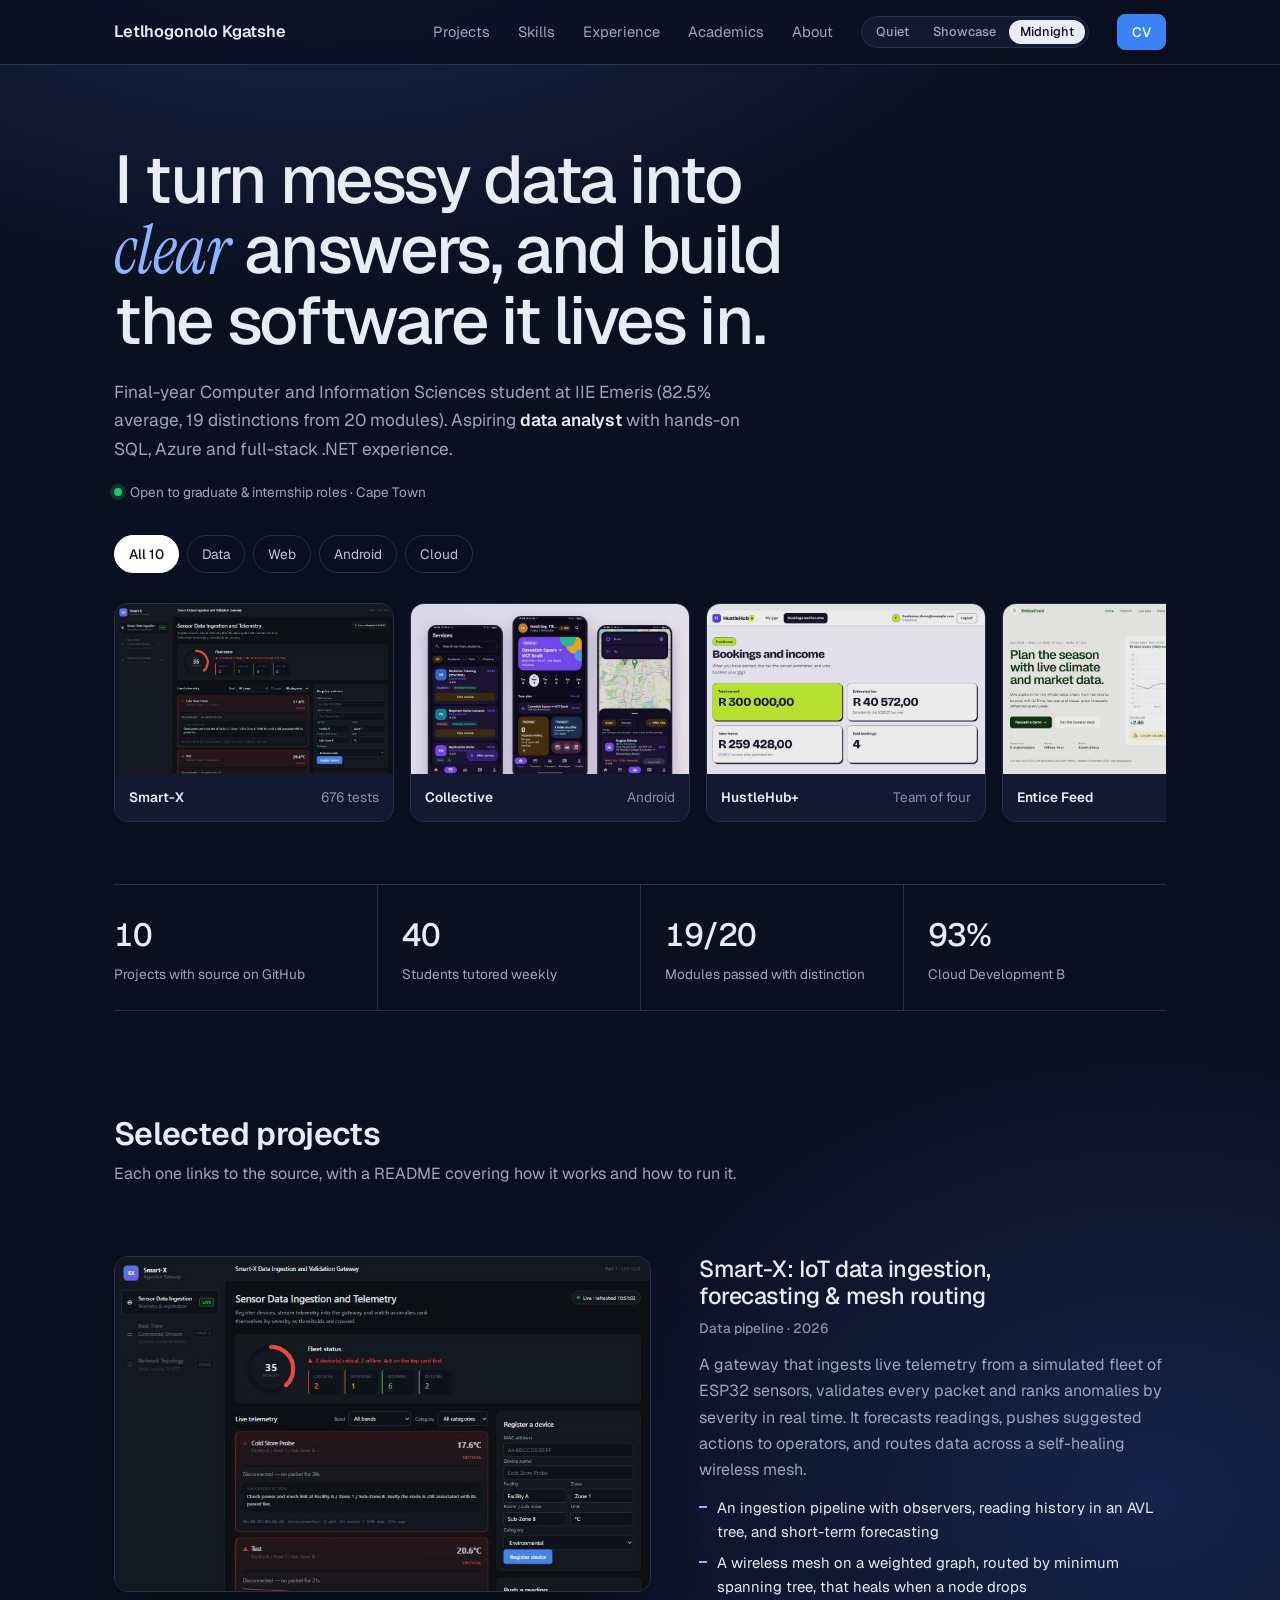
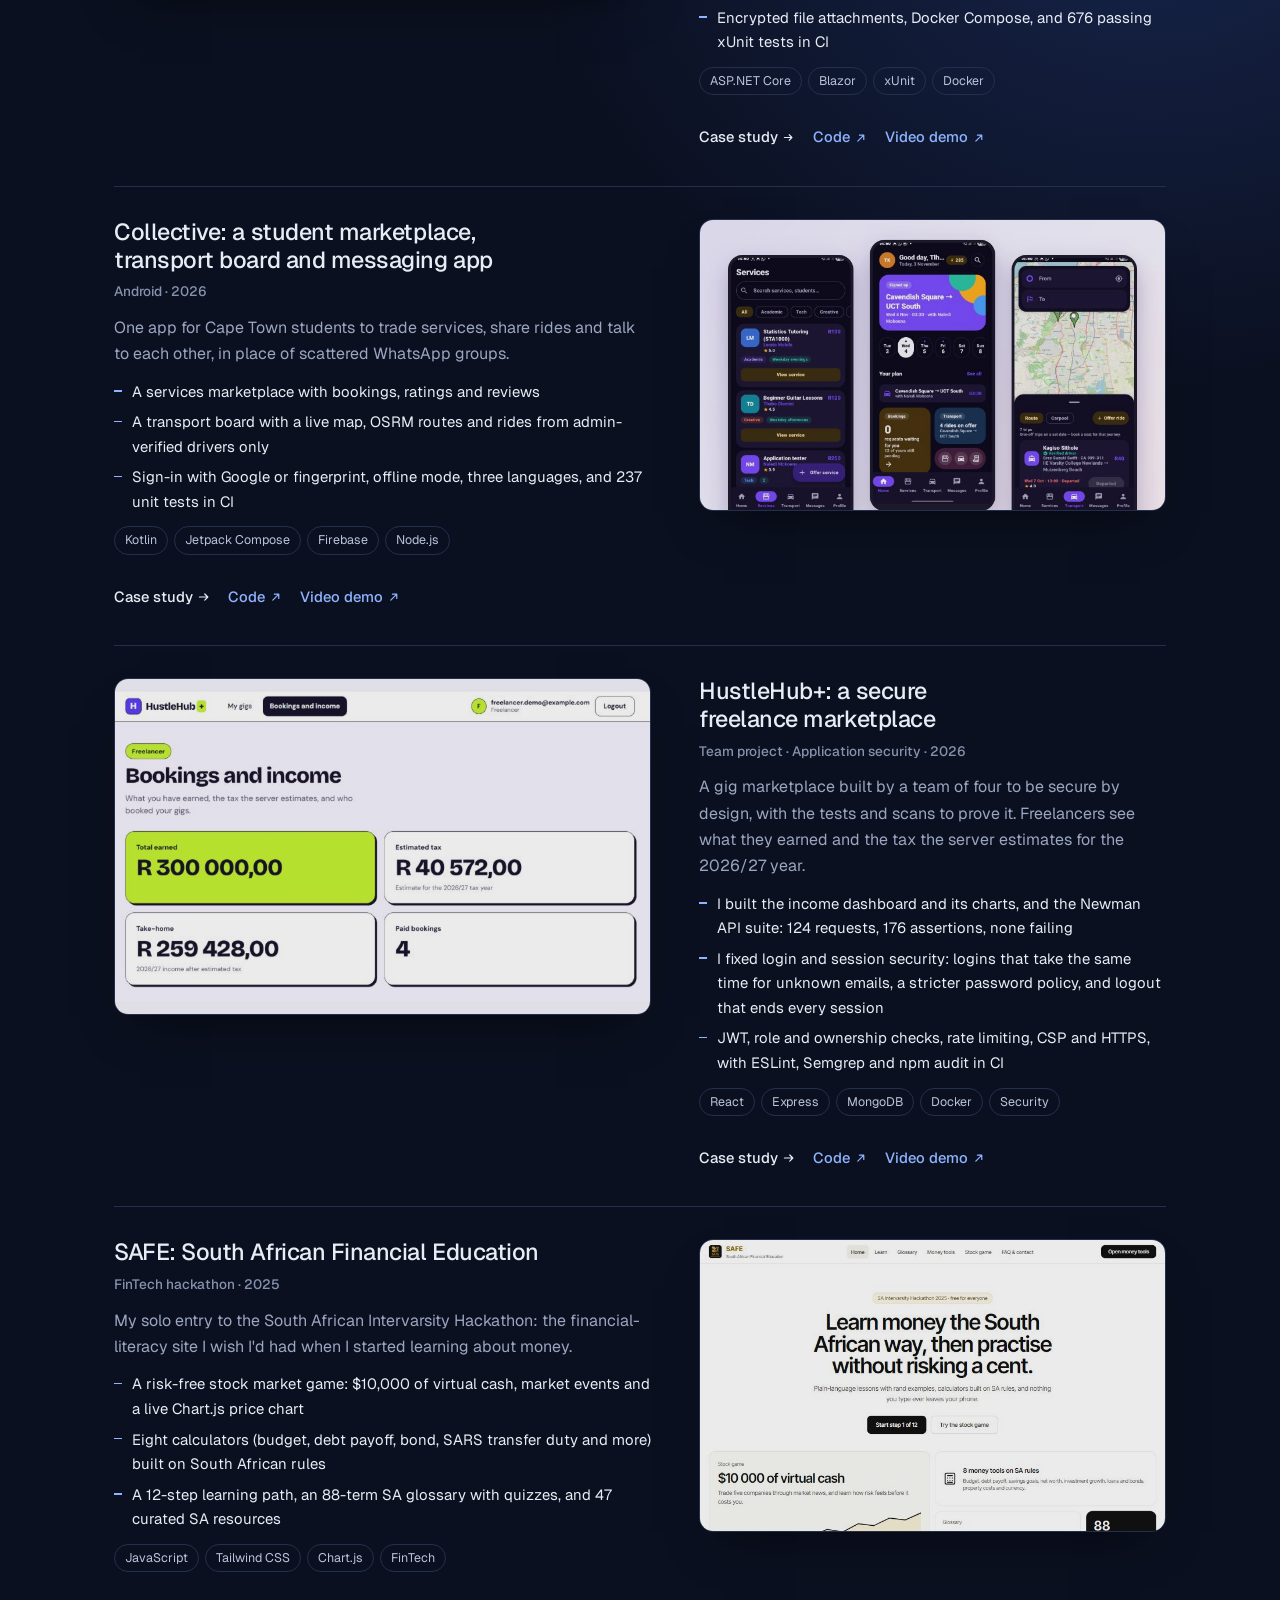
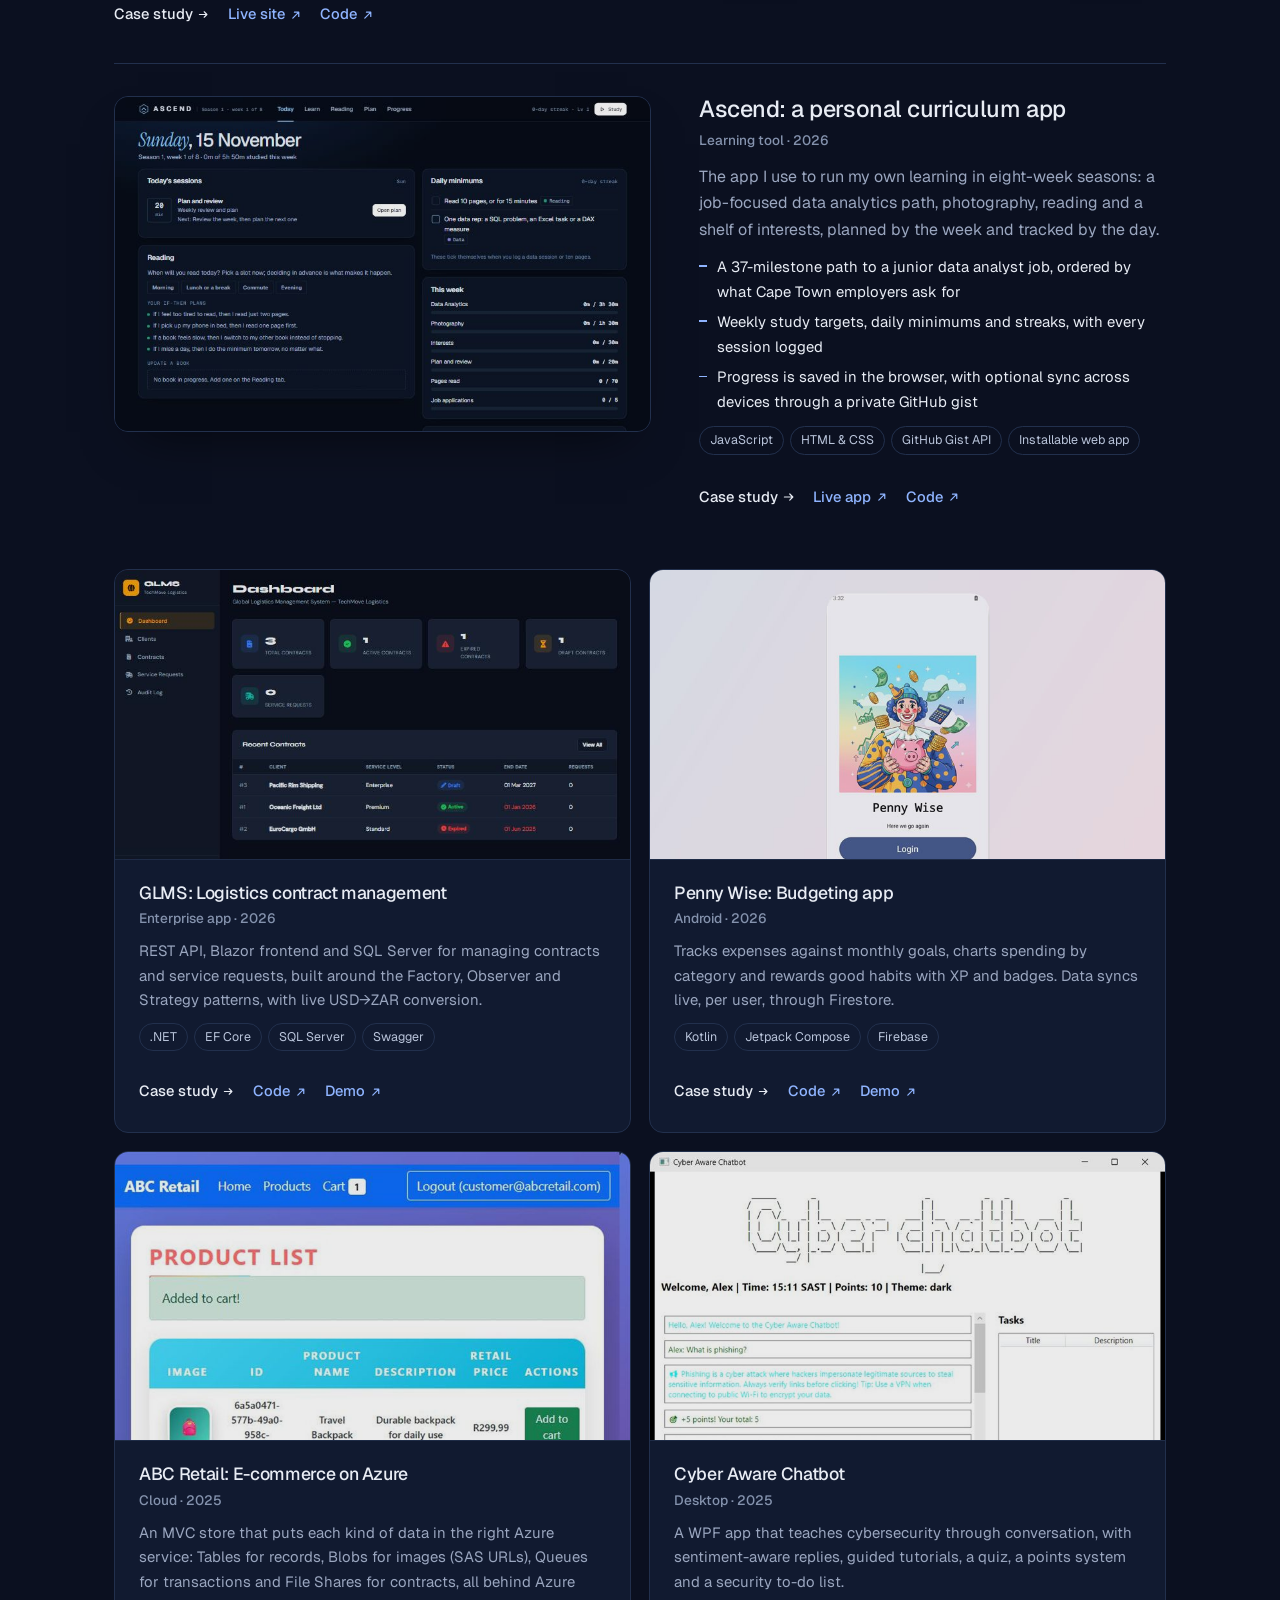
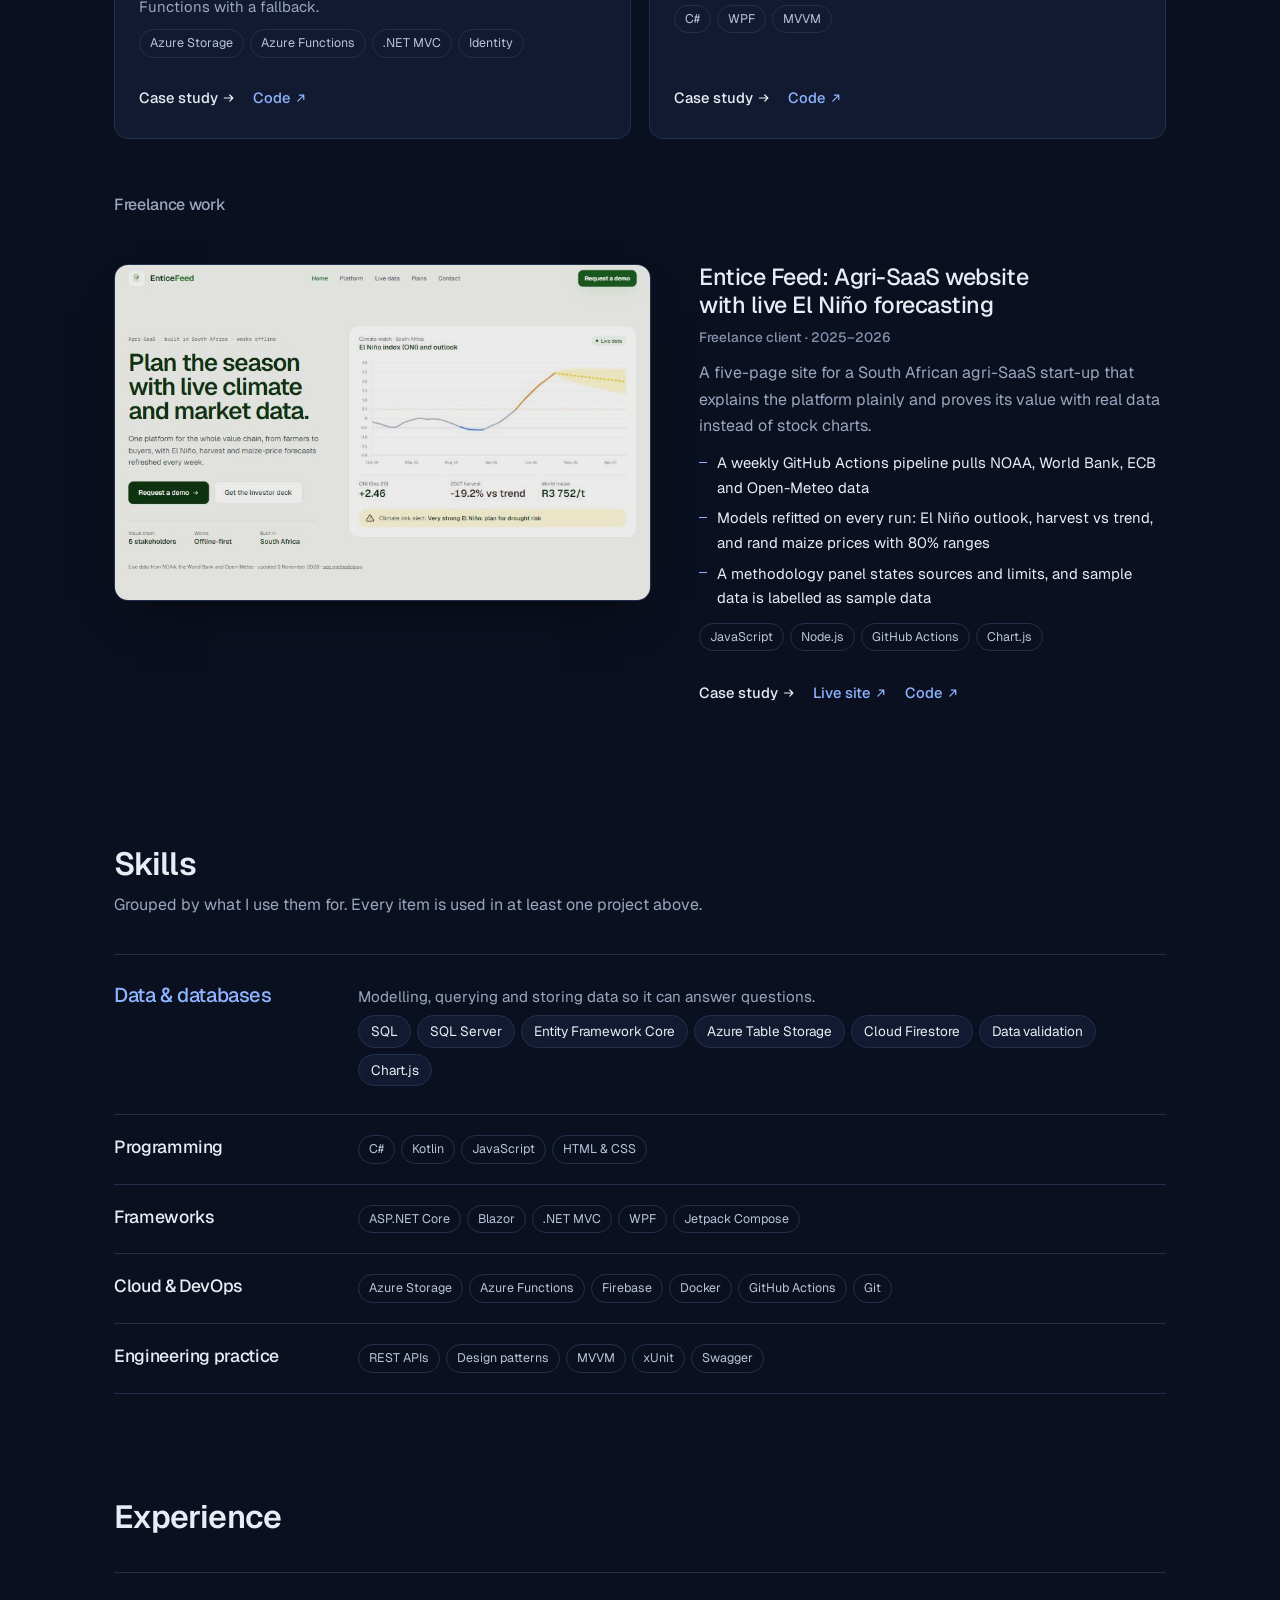
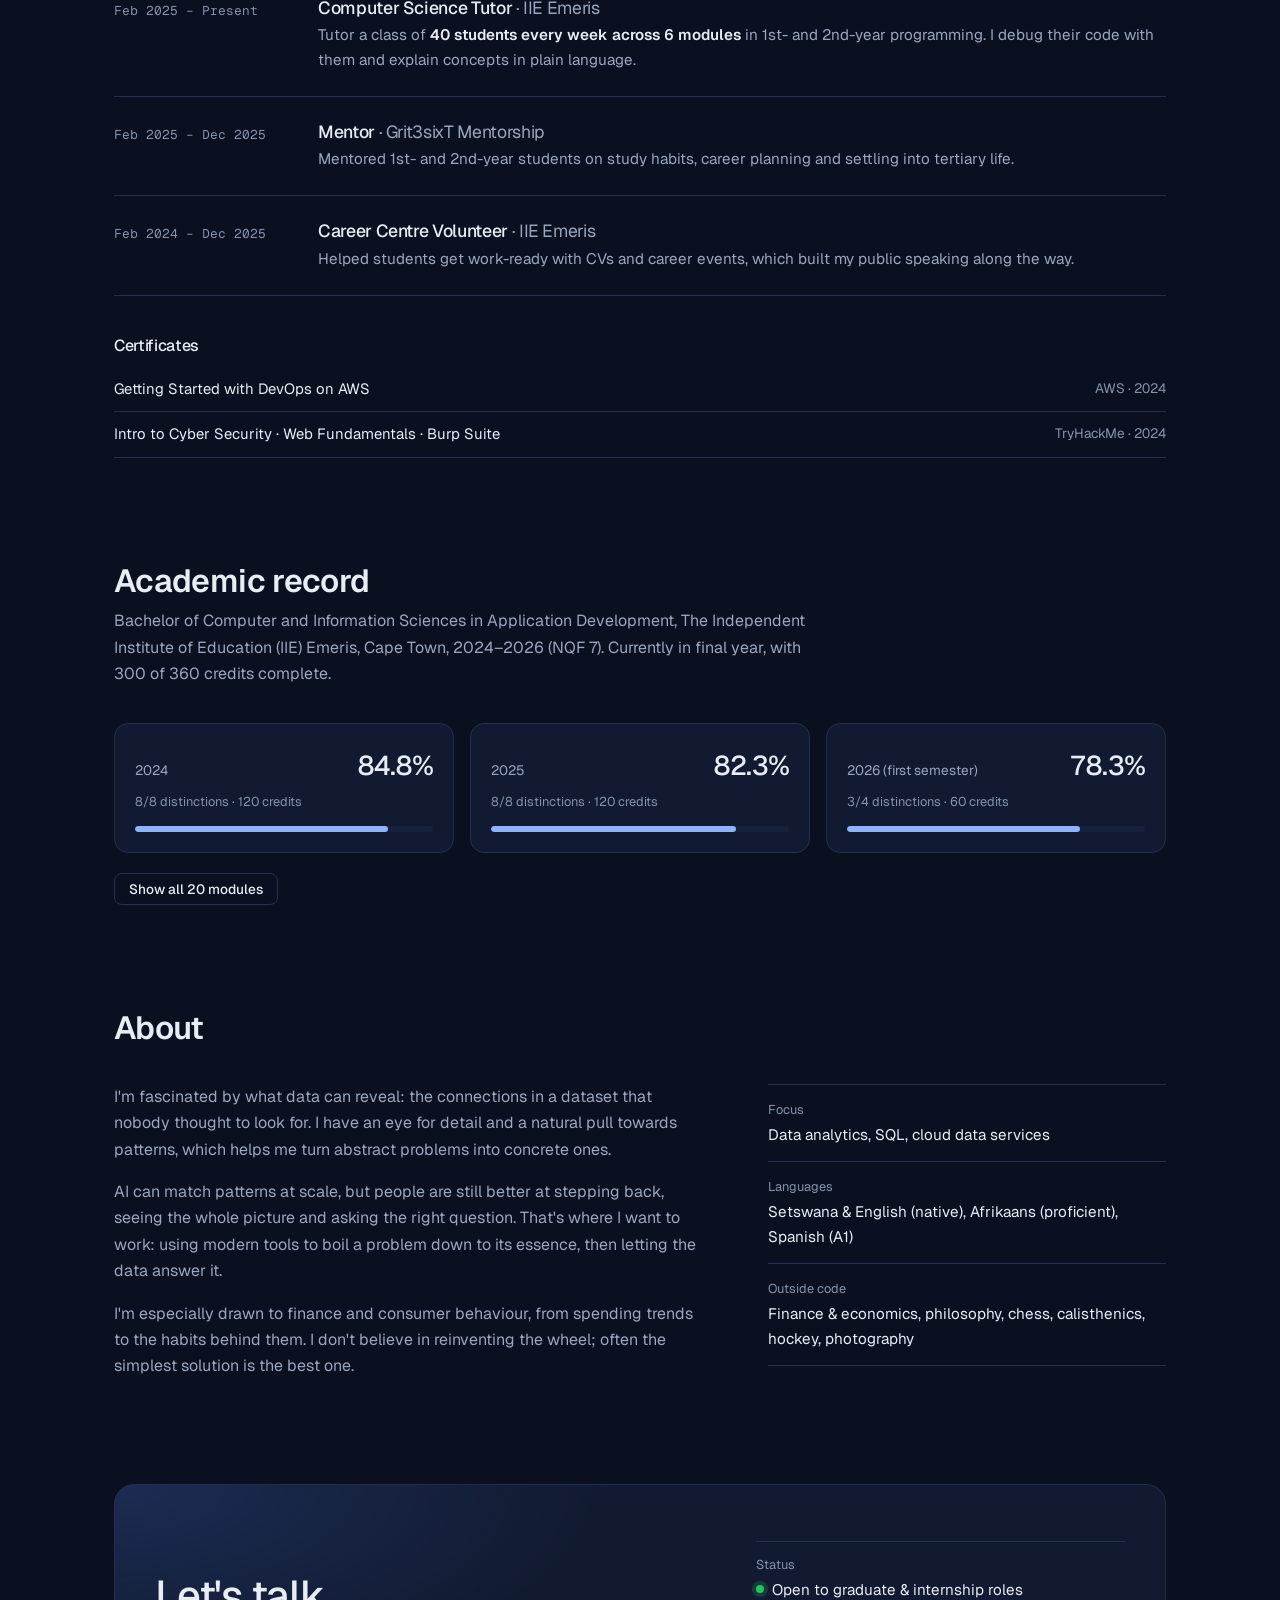
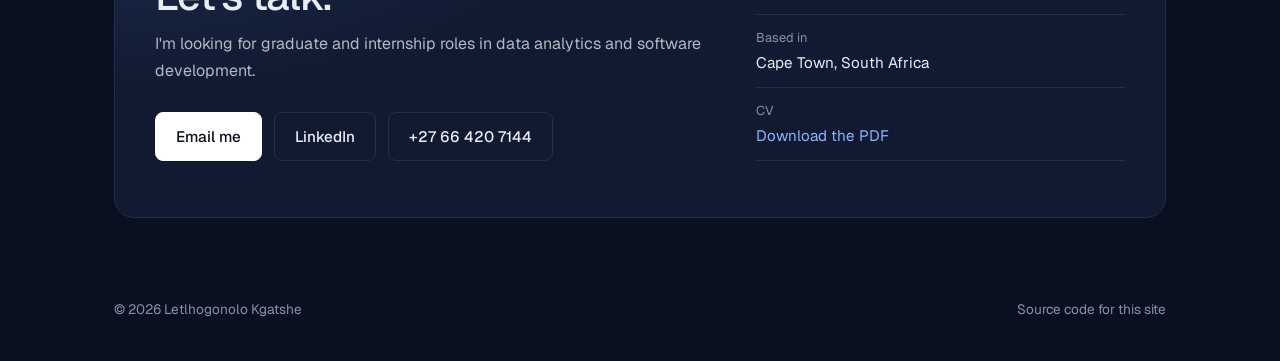
==== commit b39eba20: "Add a Quiet / Showcase / Midnight style switcher; match Midnight to its mock-up - Three styles from " ====
--- a/index.html
+++ b/index.html
@@ -1,5 +1,5 @@
 <!DOCTYPE html>
-<html lang="en">
+<html lang="en" data-style="midnight">
 <head>
   <meta charset="UTF-8">
   <meta name="viewport" content="width=device-width, initial-scale=1.0">
@@ -13,6 +13,7 @@
   <meta property="og:image" content="https://letlhogonolo-kgatshe.github.io/profile.jpg">
   <meta name="twitter:card" content="summary">
   <meta name="theme-color" content="#0b1020">
+  <script>try{var s=localStorage.getItem('site-style');if(s==='quiet'||s==='showcase'){document.documentElement.setAttribute('data-style',s);}}catch(e){}</script>
   <link rel="icon" href="favicon.svg" type="image/svg+xml">
   <link rel="preconnect" href="https://fonts.googleapis.com">
   <link rel="preconnect" href="https://fonts.gstatic.com" crossorigin>
@@ -34,6 +35,11 @@
         <a href="#experience">Experience</a>
         <a href="#academics">Academics</a>
         <a href="#about">About</a>
+        <div class="style-row"><span class="style-label">Style</span><div class="style-switch" role="group" aria-label="Site style">
+          <button type="button" data-style-set="quiet" aria-pressed="false">Quiet</button>
+          <button type="button" data-style-set="showcase" aria-pressed="false">Showcase</button>
+          <button type="button" data-style-set="midnight" aria-pressed="true">Midnight</button>
+        </div></div>
         <a href="Letlhogonolo-Kgatshe-CV.pdf" class="btn btn-small" target="_blank" rel="noopener">CV</a>
       </nav>
     </div>
@@ -46,6 +52,7 @@
         <div class="hero-id">
           <img src="profile.jpg" alt="Portrait of Letlhogonolo Kgatshe" class="hero-avatar" width="640" height="640">
         </div>
+        <a href="#projects" class="hero-pill"><b>New</b>Collective and HustleHub+ case studies</a>
         <h1>I turn messy data into <span class="serif">clear</span> answers, and build the software it lives in.</h1>
         <p class="lead">
           Final-year Computer and Information Sciences student at IIE Emeris (82.5% average, 19 distinctions from 20 modules).
@@ -74,6 +81,33 @@
       <div class="hero-photo">
         <img src="profile.jpg" alt="" width="640" height="640" aria-hidden="true">
       </div>
+      <div class="hero-bento" aria-label="Featured projects">
+        <a class="tile-lead" href="projects/smartx.html"><img src="img/projects/smartx.jpg" alt="Smart-X telemetry dashboard" loading="lazy" width="799" height="506"><span>Smart-X</span></a>
+        <a href="projects/collective.html"><img src="img/projects/collective.jpg" alt="Collective app screens" loading="lazy" width="800" height="500"><span>Collective</span></a>
+        <a href="projects/hustlehub-plus.html"><img src="img/projects/hustlehub-plus.jpg" alt="HustleHub+ income dashboard" loading="lazy" width="800" height="500"><span>HustleHub+</span></a>
+        <a href="projects/glms.html"><img src="img/projects/glms.jpg" alt="GLMS contract dashboard" loading="lazy" width="800" height="500"><span>GLMS</span></a>
+        <a class="tile-stat" href="#academics"><span>Academic record</span><strong>19/20</strong><span>modules with distinction</span></a>
+      </div>
+      <div class="hero-wordmark" aria-hidden="true">Kgatshe</div>
+      <div class="hero-filter" role="group" aria-label="Filter projects">
+        <button type="button" data-filter="all" aria-pressed="true">All 10</button>
+        <button type="button" data-filter="data" aria-pressed="false">Data</button>
+        <button type="button" data-filter="web" aria-pressed="false">Web</button>
+        <button type="button" data-filter="android" aria-pressed="false">Android</button>
+        <button type="button" data-filter="cloud" aria-pressed="false">Cloud</button>
+      </div>
+      <ul class="hero-strip" aria-label="All projects">
+        <li data-tags="data"><a href="projects/smartx.html"><img src="img/projects/smartx.jpg" alt="Smart-X telemetry dashboard" loading="lazy" width="800" height="500"><span class="strip-cap"><strong>Smart-X</strong><span>676 tests</span></span></a></li>
+        <li data-tags="android cloud"><a href="projects/collective.html"><img src="img/projects/collective.jpg" alt="Collective app screens" loading="lazy" width="800" height="500"><span class="strip-cap"><strong>Collective</strong><span>Android</span></span></a></li>
+        <li data-tags="web"><a href="projects/hustlehub-plus.html"><img src="img/projects/hustlehub-plus.jpg" alt="HustleHub+ income dashboard" loading="lazy" width="800" height="500"><span class="strip-cap"><strong>HustleHub+</strong><span>Team of four</span></span></a></li>
+        <li data-tags="data web"><a href="projects/entice-feed.html"><img src="img/projects/entice-feed.jpg" alt="Entice Feed home page" loading="lazy" width="800" height="500"><span class="strip-cap"><strong>Entice Feed</strong><span>Freelance</span></span></a></li>
+        <li data-tags="web"><a href="projects/safe.html"><img src="img/projects/safe.jpg" alt="SAFE home page" loading="lazy" width="800" height="500"><span class="strip-cap"><strong>SAFE</strong><span>Hackathon</span></span></a></li>
+        <li data-tags="web"><a href="projects/ascend.html"><img src="img/projects/ascend.jpg" alt="Ascend Today view" loading="lazy" width="800" height="500"><span class="strip-cap"><strong>Ascend</strong><span>Daily tool</span></span></a></li>
+        <li data-tags="data web"><a href="projects/glms.html"><img src="img/projects/glms.jpg" alt="GLMS contract dashboard" loading="lazy" width="800" height="500"><span class="strip-cap"><strong>GLMS</strong><span>.NET API</span></span></a></li>
+        <li data-tags="android cloud"><a href="projects/penny-wise.html"><img src="img/projects/penny-wise.jpg" alt="Penny Wise welcome screen" loading="lazy" width="800" height="500"><span class="strip-cap"><strong>Penny Wise</strong><span>Android</span></span></a></li>
+        <li data-tags="cloud web"><a href="projects/abc-retail.html"><img src="img/projects/abc-retail.jpg" alt="ABC Retail product list" loading="lazy" width="800" height="500"><span class="strip-cap"><strong>ABC Retail</strong><span>Azure</span></span></a></li>
+        <li data-tags=""><a href="projects/cyber-aware-chatbot.html"><img src="img/projects/cyber-aware-chatbot.jpg" alt="Cyber Aware Chatbot conversation" loading="lazy" width="800" height="500"><span class="strip-cap"><strong>Cyber Aware Chatbot</strong><span>Desktop</span></span></a></li>
+      </ul>
     </section>
 
     <!-- Key numbers -->
@@ -362,13 +396,20 @@
     <!-- Contact -->
     <section id="contact" class="section container">
       <div class="contact">
-        <h2>Let's talk.</h2>
-        <p>I'm looking for graduate and internship roles in data analytics and software development.</p>
-        <div class="contact-links">
-          <a href="mailto:Tlhogikgatshe@gmail.com" class="btn">Email me</a>
-          <a href="https://www.linkedin.com/in/letlhogonolo-kgatshe-69aa2a2b7/" class="btn btn-ghost" target="_blank" rel="noopener">LinkedIn</a>
-          <a href="tel:+27664207144" class="btn btn-ghost">+27 66 420 7144</a>
-        </div>
+        <div class="contact-main">
+          <h2>Let's talk.</h2>
+          <p>I'm looking for graduate and internship roles in data analytics and software development.</p>
+          <div class="contact-links">
+            <a href="mailto:Tlhogikgatshe@gmail.com" class="btn">Email me</a>
+            <a href="https://www.linkedin.com/in/letlhogonolo-kgatshe-69aa2a2b7/" class="btn btn-ghost" target="_blank" rel="noopener">LinkedIn</a>
+            <a href="tel:+27664207144" class="btn btn-ghost">+27 66 420 7144</a>
+          </div>
+        </div>
+        <dl class="contact-aside">
+          <div><dt>Status</dt><dd><span class="dot" aria-hidden="true"></span>Open to graduate &amp; internship roles</dd></div>
+          <div><dt>Based in</dt><dd>Cape Town, South Africa</dd></div>
+          <div><dt>CV</dt><dd><a href="Letlhogonolo-Kgatshe-CV.pdf" target="_blank" rel="noopener">Download the PDF</a></dd></div>
+        </dl>
       </div>
     </section>
   </main>
@@ -379,5 +420,6 @@
   </footer>
 
   <script src="script.js"></script>
+  <script src="style-switch.js"></script>
 </body>
 </html>
--- a/styles.css
+++ b/styles.css
@@ -15,18 +15,91 @@
   --serif: "Instrument Serif", Georgia, serif;
   --mono: "Geist Mono", ui-monospace, monospace;
   --ease-out: cubic-bezier(0.23, 1, 0.32, 1);
+  --font-body: "Geist", system-ui, sans-serif;
+  --serif-family: var(--serif);
+  --serif-style: italic;
+  --serif-weight: 400;
+  --serif-color: var(--accent);
+  --glow: radial-gradient(1100px 600px at 25% -120px, #1c2b52 0%, transparent 70%) no-repeat, radial-gradient(900px 700px at 90% 1500px, #16244a 0%, transparent 70%) no-repeat;
+  --btn-bg: #ffffff;
+  --btn-fg: #0b1020;
+  --btn-hover: #dfe7f7;
+  --ghost-hover-bg: var(--surface);
+  --hover-border: #3a4a6b;
+  --tag-text: #b8c3d9;
+  --shadow-media: 0 24px 48px -24px rgba(0,0,0,.6);
+  --contact-bg: radial-gradient(700px 300px at 0% 0%, #1c2b52 0%, transparent 70%), var(--surface);
   --arrow: url("data:image/svg+xml,%3Csvg xmlns='http://www.w3.org/2000/svg' viewBox='0 0 16 16'%3E%3Cpath d='M2 8h11M9 4l4 4-4 4' fill='none' stroke='black' stroke-width='1.6' stroke-linecap='round' stroke-linejoin='round'/%3E%3C/svg%3E");
   color-scheme: dark;
 }
 
+/* Quiet: editorial and restrained */
+html[data-style="quiet"] {
+  --bg: #f6f6f4;
+  --surface: #ffffff;
+  --text: #16181b;
+  --muted: #5d6168;
+  --faint: #666b73;
+  --border: #e3e3df;
+  --tag: #ebebe7;
+  --accent: #0f766e;
+  --accent-hover: #0b5c56;
+  --bar: #0f766e;
+  --bar-dim: #b4b8bd;
+  --serif-family: inherit;
+  --serif-style: normal;
+  --serif-weight: inherit;
+  --glow: none;
+  --btn-bg: #16181b;
+  --btn-fg: #ffffff;
+  --btn-hover: #2c2f34;
+  --ghost-hover-bg: #ffffff;
+  --hover-border: #b9bab4;
+  --tag-text: var(--muted);
+  --shadow-media: 0 1px 2px rgba(0,0,0,.04), 0 12px 32px -12px rgba(0,0,0,.18);
+  --contact-bg: var(--surface);
+  color-scheme: light;
+}
+
+/* Showcase: centred story and a grid of the work */
+html[data-style="showcase"] {
+  --bg: #ffffff;
+  --surface: #f7f8f9;
+  --text: #0b0d10;
+  --muted: #5b6170;
+  --faint: #646a76;
+  --border: #e9ecef;
+  --tag: #f1f3f5;
+  --accent: #0f766e;
+  --accent-hover: #0b5c56;
+  --bar: #0f766e;
+  --bar-dim: #c3c7cd;
+  --radius: 16px;
+  --display: "Inter Tight", system-ui, sans-serif;
+  --font-body: "Inter Tight", system-ui, sans-serif;
+  --serif-family: inherit;
+  --serif-style: normal;
+  --serif-weight: inherit;
+  --glow: none;
+  --btn-bg: #0b0d10;
+  --btn-fg: #ffffff;
+  --btn-hover: #262a31;
+  --ghost-hover-bg: var(--surface);
+  --hover-border: #c9ced5;
+  --tag-text: var(--muted);
+  --shadow-media: 0 1px 2px rgba(0,0,0,.04), 0 16px 40px -20px rgba(0,0,0,.22);
+  --contact-bg: var(--surface);
+  color-scheme: light;
+}
+
 * { box-sizing: border-box; margin: 0; padding: 0; }
 
 html { scroll-behavior: smooth; scroll-padding-top: 76px; }
 
 html { -webkit-tap-highlight-color: transparent; }
 body {
-  font-family: "Geist", system-ui, sans-serif;
-  background: radial-gradient(1100px 600px at 25% -120px, #1c2b52 0%, transparent 70%) no-repeat, var(--bg);
+  font-family: var(--font-body);
+  background: var(--glow), var(--bg);
   color: var(--text);
   line-height: 1.65;
   font-size: 16px;
@@ -41,7 +114,8 @@
 strong { font-weight: 600; }
 
 h1, h2, h3 { font-family: var(--display); letter-spacing: -0.02em; line-height: 1.2; font-weight: 500; text-wrap: balance; }
-.serif { font-family: var(--serif); font-style: italic; font-weight: 400; color: var(--accent); letter-spacing: -0.01em; }
+.serif { font-family: var(--serif-family); font-style: var(--serif-style); font-weight: var(--serif-weight); color: var(--serif-color); }
+html[data-style="midnight"] .serif, html:not([data-style]) .serif { letter-spacing: -0.01em; }
 
 :focus-visible { outline: 2px solid var(--accent); outline-offset: 3px; border-radius: 4px; }
 
@@ -76,17 +150,17 @@
 .btn {
   display: inline-flex; align-items: center; justify-content: center;
   padding: 11px 20px; border-radius: 8px;
-  background: #ffffff; color: #0b1020;
+  background: var(--btn-bg); color: var(--btn-fg);
   font-weight: 500; font-size: 0.95rem;
-  border: 1px solid #ffffff; cursor: pointer; font-family: inherit;
+  border: 1px solid var(--btn-bg); cursor: pointer; font-family: inherit;
   touch-action: manipulation;
   transition: transform 160ms var(--ease-out), background-color .2s, border-color .2s;
 }
 .btn:active { transform: scale(0.97); }
 .btn-ghost { background: transparent; color: var(--text); border-color: var(--border); }
 @media (hover: hover) and (pointer: fine) {
-  .btn:hover { background: #dfe7f7; border-color: #dfe7f7; }
-  .btn-ghost:hover { background: var(--surface); border-color: #3a4a6b; }
+  .btn:hover { background: var(--btn-hover); border-color: var(--btn-hover); }
+  .btn-ghost:hover { background: var(--ghost-hover-bg); border-color: var(--hover-border); }
 }
 .btn-small { padding: 6px 14px; font-size: 0.85rem; }
 
@@ -127,16 +201,16 @@
 .section-head { margin-bottom: 36px; max-width: 64ch; }
 .section-head h2 { font-size: clamp(1.6rem, 3vw, 2rem); font-weight: 600; }
 .section-head p { color: var(--muted); margin-top: 8px; }
-h3 { font-size: 1.1rem; font-weight: 600; }
+h3 { font-size: 1.1rem; font-weight: 500; }
 .kicker { font-size: 0.8rem; color: var(--faint); font-weight: 500; margin-bottom: 6px; }
 .meta { font-size: 0.85rem; color: var(--faint); font-weight: 500; margin-top: -6px; }
 .status { display: inline-flex; align-items: center; gap: 8px; font-size: 0.85rem; color: var(--muted); margin-top: 22px; }
-.subhead { margin: 56px 0 18px; font-size: 1rem; color: var(--muted); font-family: "Geist", sans-serif; font-weight: 500; }
+.subhead { margin: 56px 0 18px; font-size: 1rem; color: var(--muted); font-family: var(--font-body); font-weight: 500; }
 
 .tags { display: flex; flex-wrap: wrap; gap: 6px; list-style: none; }
 .tags li {
   font-size: 0.78rem; padding: 3px 10px; border-radius: 999px;
-  border: 1px solid var(--border); color: #b8c3d9;
+  border: 1px solid var(--border); color: var(--tag-text);
 }
 
 .links { display: flex; gap: 18px; flex-wrap: wrap; margin-top: auto; padding-top: 14px; }
@@ -163,13 +237,13 @@
 .feature-media {
   display: block; border-radius: var(--radius); overflow: hidden; background: var(--surface);
   border: 1px solid var(--border);
-  box-shadow: 0 24px 48px -24px rgba(0,0,0,.6);
+  box-shadow: var(--shadow-media);
   transition: transform 250ms var(--ease-out);
 }
 @media (hover: hover) and (pointer: fine) { .feature-media:hover { transform: translateY(-3px); } }
 .feature-media img { width: 100%; height: auto; aspect-ratio: 16 / 10; object-fit: cover; object-position: top left; }
 .feature-body { display: flex; flex-direction: column; gap: 12px; }
-.feature-body h3 { font-size: 1.45rem; }
+.feature-body h3 { font-size: 1.45rem; font-weight: 500; }
 .feature-body > p:not(.kicker):not(.meta) { color: var(--muted); }
 .points { list-style: none; display: flex; flex-direction: column; gap: 6px; font-size: 0.93rem; }
 .points li { padding-left: 18px; position: relative; }
@@ -182,7 +256,7 @@
   overflow: hidden; display: flex; flex-direction: column;
   transition: border-color .2s, transform 200ms var(--ease-out);
 }
-@media (hover: hover) and (pointer: fine) { .card:hover { border-color: #3a4a6b; transform: translateY(-2px); } }
+@media (hover: hover) and (pointer: fine) { .card:hover { border-color: var(--hover-border); transform: translateY(-2px); } }
 .card-img { width: 100%; height: auto; aspect-ratio: 16 / 9; object-fit: cover; object-position: top left; border-bottom: 1px solid var(--border); }
 .card-img-logo { display: grid; place-items: center; background: var(--tag); }
 .card-img-logo img { width: 88px; height: 88px; border-radius: 20px; }
@@ -255,7 +329,7 @@
 /* Contact */
 .contact {
   padding: 56px 40px; border-radius: 20px;
-  background: radial-gradient(700px 300px at 0% 0%, #1c2b52 0%, transparent 70%), var(--surface);
+  background: var(--contact-bg);
   border: 1px solid var(--border); color: var(--text);
 }
 .contact h2 { font-size: clamp(1.8rem, 4vw, 2.6rem); font-weight: 500; letter-spacing: -0.03em; }
@@ -298,7 +372,7 @@
   }
   .nav-links.open { display: flex; }
   .nav-links a { padding: 10px 0; width: 100%; }
-  .nav-links .btn { margin-top: 8px; width: auto; }
+  .nav-links .btn { margin-top: 8px; width: auto; padding: 8px 18px; }
   .stats { grid-template-columns: repeat(2, 1fr); }
   .stat { padding: 18px 12px 18px 0; }
   .stat + .stat { padding-left: 16px; }
@@ -331,7 +405,7 @@
 .case-metrics { display: grid; grid-template-columns: repeat(3, 1fr); margin-top: 36px; border-top: 1px solid var(--border); border-bottom: 1px solid var(--border); }
 .case-figure {
   margin-top: 36px; border-radius: var(--radius); overflow: hidden;
-  border: 1px solid var(--border); box-shadow: 0 24px 48px -24px rgba(0,0,0,.6);
+  border: 1px solid var(--border); box-shadow: var(--shadow-media);
 }
 .case-figure img { width: 100%; height: auto; aspect-ratio: 16 / 10; object-fit: cover; object-position: top left; }
 .case-section { margin-top: 56px; }
@@ -358,3 +432,129 @@
   .case-pager { grid-template-columns: 1fr; }
   .case-decision { grid-template-columns: 1fr; }
 }
+
+/* ---------- Style switcher ---------- */
+.style-switch { display: inline-flex; gap: 2px; padding: 3px; border: 1px solid var(--border); border-radius: 999px; background: var(--surface); }
+.style-switch button {
+  font: inherit; font-size: 0.8rem; font-weight: 500; line-height: 1;
+  padding: 6px 11px; border: 0; border-radius: 999px; background: transparent; color: var(--muted);
+  cursor: pointer; touch-action: manipulation; transition: transform 160ms var(--ease-out), color .15s;
+}
+.style-switch button[aria-pressed="true"] { background: var(--text); color: var(--bg); }
+.style-switch button:active { transform: scale(0.96); }
+@media (hover: hover) and (pointer: fine) { .style-switch button:not([aria-pressed="true"]):hover { color: var(--text); } }
+.style-label { font-size: 0.8rem; color: var(--faint); display: none; }
+@media (prefers-reduced-motion: reduce) { .style-switch button { transition: none; } .style-switch button:active { transform: none; } }
+
+/* The nav needs room for the switcher: hand over to the menu below 1000px */
+@media (max-width: 1000px) {
+  .nav-toggle { display: block; }
+  .nav-links:not(.nav-links-case) {
+    position: absolute; top: 64px; left: 0; right: 0;
+    flex-direction: column; align-items: flex-start; gap: 0;
+    background: var(--bg); border-bottom: 1px solid var(--border);
+    padding: 8px 24px 16px; display: none;
+  }
+  .nav-links:not(.nav-links-case).open { display: flex; }
+  .nav-links:not(.nav-links-case) a { padding: 10px 0; width: 100%; }
+  .nav-links:not(.nav-links-case) .btn { margin-top: 8px; width: auto; padding: 8px 18px; }
+  .nav-links:not(.nav-links-case) .style-row { display: flex; align-items: center; gap: 12px; padding: 12px 0 4px; }
+  .nav-links:not(.nav-links-case) .style-label { display: inline; }
+  .nav-links:not(.nav-links-case) .style-switch button { padding: 10px 14px; }
+}
+.style-row { display: contents; }
+@media (max-width: 720px) {
+  .nav-links:not(.nav-links-case) { padding: 8px 16px 16px; }
+  .nav-links-case .style-switch { display: none; }
+}
+
+/* ---------- Showcase only: centred hero and a grid of the work ---------- */
+.hero-pill, .hero-bento, .hero-wordmark { display: none; }
+html[data-style="showcase"] .hero { grid-template-columns: 1fr; justify-items: center; text-align: center; gap: 0; padding-top: 64px; }
+html[data-style="showcase"] .hero-photo { display: none; }
+html[data-style="showcase"] .hero-text { display: flex; flex-direction: column; align-items: center; }
+html[data-style="showcase"] .hero h1 { max-width: 20ch; font-size: clamp(2.3rem, 5vw, 3.8rem); }
+html[data-style="showcase"] .lead { margin-inline: auto; }
+html[data-style="showcase"] .hero-actions, html[data-style="showcase"] .socials { justify-content: center; }
+html[data-style="showcase"] .hero-id { display: flex; justify-content: center; margin-bottom: 18px; }
+html[data-style="showcase"] .hero-avatar { display: block; }
+html[data-style="showcase"] .hero-pill {
+  display: inline-flex; align-items: center; gap: 8px; margin-bottom: 20px;
+  font-size: 0.85rem; color: var(--muted); padding: 4px 12px 4px 4px; border: 1px solid var(--border); border-radius: 999px;
+}
+html[data-style="showcase"] .hero-pill b { font-weight: 600; color: var(--accent); background: color-mix(in srgb, var(--accent) 10%, transparent); padding: 2px 8px; border-radius: 999px; }
+html[data-style="showcase"] .hero-bento {
+  display: grid; width: 100%; margin-top: 48px;
+  grid-template-columns: repeat(4, minmax(0, 1fr)); grid-template-rows: repeat(2, 170px); gap: 14px; text-align: left;
+}
+.hero-bento a { position: relative; display: block; border: 1px solid var(--border); border-radius: var(--radius); overflow: hidden; background: var(--surface); transition: transform 200ms var(--ease-out); }
+.hero-bento a:active { transform: scale(0.98); }
+.hero-bento .tile-lead { grid-column: span 2; grid-row: span 2; }
+.hero-bento img { width: 100%; height: 100%; object-fit: cover; object-position: top left; }
+.hero-bento span { position: absolute; left: 10px; bottom: 10px; background: var(--bg); border: 1px solid var(--border); border-radius: 8px; padding: 4px 9px; font-size: 0.8rem; font-weight: 600; }
+.hero-bento .tile-stat { display: flex; flex-direction: column; justify-content: space-between; padding: 16px; }
+.hero-bento .tile-stat span { position: static; border: 0; background: none; padding: 0; font-weight: 400; color: var(--muted); }
+.hero-bento .tile-stat strong { font-family: var(--display); font-size: 2.4rem; font-weight: 600; letter-spacing: -0.03em; font-variant-numeric: tabular-nums; }
+@media (hover: hover) and (pointer: fine) { .hero-bento a:hover { transform: translateY(-2px); } }
+@media (max-width: 720px) {
+  html[data-style="showcase"] .hero-bento { grid-template-columns: repeat(2, minmax(0, 1fr)); grid-template-rows: 200px 130px 130px; }
+  .hero-bento .tile-lead { grid-row: span 1; }
+}
+
+/* ---------- Quiet only: the name as a faint wordmark under the hero ---------- */
+html[data-style="quiet"] .hero { position: relative; overflow: hidden; padding-bottom: 168px; }
+html[data-style="quiet"] .hero-wordmark {
+  display: block; position: absolute; left: 24px; bottom: -0.2em; z-index: -1;
+  font-family: var(--display); font-weight: 700; font-size: clamp(5rem, 16vw, 13rem); letter-spacing: -0.06em; line-height: 1;
+  color: var(--text); opacity: 0.06; white-space: nowrap; pointer-events: none; user-select: none;
+}
+html[data-style="quiet"] .hero h1 { font-weight: 600; letter-spacing: -0.045em; }
+
+/* ---------- Midnight only: the mock-up's hero ---------- */
+.hero-filter, .hero-strip { display: none; }
+html[data-style="midnight"] .hero { grid-template-columns: 1fr; gap: 0; padding-top: 80px; padding-bottom: 48px; }
+html[data-style="midnight"] .hero-photo,
+html[data-style="midnight"] .hero-id,
+html[data-style="midnight"] .hero-actions,
+html[data-style="midnight"] .socials { display: none; }
+html[data-style="midnight"] .hero h1 { max-width: 19ch; font-size: clamp(2.4rem, 5.6vw, 4.2rem); }
+html[data-style="midnight"] .lead { max-width: 60ch; }
+html[data-style="midnight"] .status { margin-top: 18px; }
+html[data-style="midnight"] .hero-filter { display: flex; flex-wrap: wrap; gap: 8px; margin-top: 30px; }
+.hero-filter button {
+  font: inherit; font-size: 0.85rem; padding: 7px 14px; border-radius: 999px; cursor: pointer;
+  border: 1px solid var(--border); background: transparent; color: var(--tag-text);
+  touch-action: manipulation; transition: transform 160ms var(--ease-out), background-color .15s, color .15s;
+}
+.hero-filter button[aria-pressed="true"] { background: #ffffff; color: #0b1020; border-color: #ffffff; font-weight: 500; }
+.hero-filter button:active { transform: scale(0.96); }
+@media (hover: hover) and (pointer: fine) { .hero-filter button:not([aria-pressed="true"]):hover { color: var(--text); border-color: var(--hover-border); } }
+html[data-style="midnight"] .hero-strip {
+  display: flex; gap: 16px; list-style: none; margin-top: 28px; padding: 2px 2px 14px;
+  overflow-x: auto; scroll-snap-type: x mandatory; overscroll-behavior-x: contain; scrollbar-width: thin;
+}
+.hero-strip li { flex: 0 0 280px; scroll-snap-align: start; }
+.hero-strip li[hidden] { display: none; }
+.hero-strip a { display: block; border: 1px solid var(--border); border-radius: 14px; overflow: hidden; background: var(--surface); transition: transform 200ms var(--ease-out), border-color .2s; }
+.hero-strip a:active { transform: scale(0.98); }
+.hero-strip img { width: 100%; height: 170px; object-fit: cover; object-position: top left; filter: brightness(.92); }
+.strip-cap { display: flex; justify-content: space-between; align-items: baseline; gap: 10px; padding: 12px 14px; font-size: 0.85rem; }
+.strip-cap strong { font-weight: 600; white-space: nowrap; overflow: hidden; text-overflow: ellipsis; }
+.strip-cap span { color: var(--faint); white-space: nowrap; }
+@media (hover: hover) and (pointer: fine) { .hero-strip a:hover { border-color: var(--hover-border); transform: translateY(-2px); } }
+@media (max-width: 720px) { .hero-strip li { flex-basis: 78%; } html[data-style="midnight"] .hero { padding-top: 48px; } }
+@media (prefers-reduced-motion: reduce) { .hero-filter button, .hero-strip a { transition: none; } .hero-filter button:active, .hero-strip a:active { transform: none; } }
+
+/* Midnight: blue CV button as in the mock-up; light screenshots toned down */
+html[data-style="midnight"] .nav .btn-small { background: #3b82f6; border-color: #3b82f6; color: #ffffff; }
+@media (hover: hover) and (pointer: fine) { html[data-style="midnight"] .nav .btn-small:hover { background: #2f6fdc; border-color: #2f6fdc; } }
+html[data-style="midnight"] .feature-media img, html[data-style="midnight"] .card-img, html[data-style="midnight"] .case-figure img { filter: brightness(.92); }
+
+/* Contact: details beside the message, so the panel isn't half empty */
+.contact { display: grid; grid-template-columns: minmax(0, 1.5fr) minmax(0, 1fr); gap: 32px 48px; align-items: end; }
+.contact-aside { display: flex; flex-direction: column; border-top: 1px solid var(--border); }
+.contact-aside > div { padding: 12px 0; border-bottom: 1px solid var(--border); }
+.contact-aside dt { font-size: 0.8rem; color: var(--faint); }
+.contact-aside dd { display: flex; align-items: center; gap: 8px; margin-top: 2px; font-size: 0.95rem; }
+.contact-aside a { color: var(--accent); }
+@media (max-width: 860px) { .contact { grid-template-columns: 1fr; } }
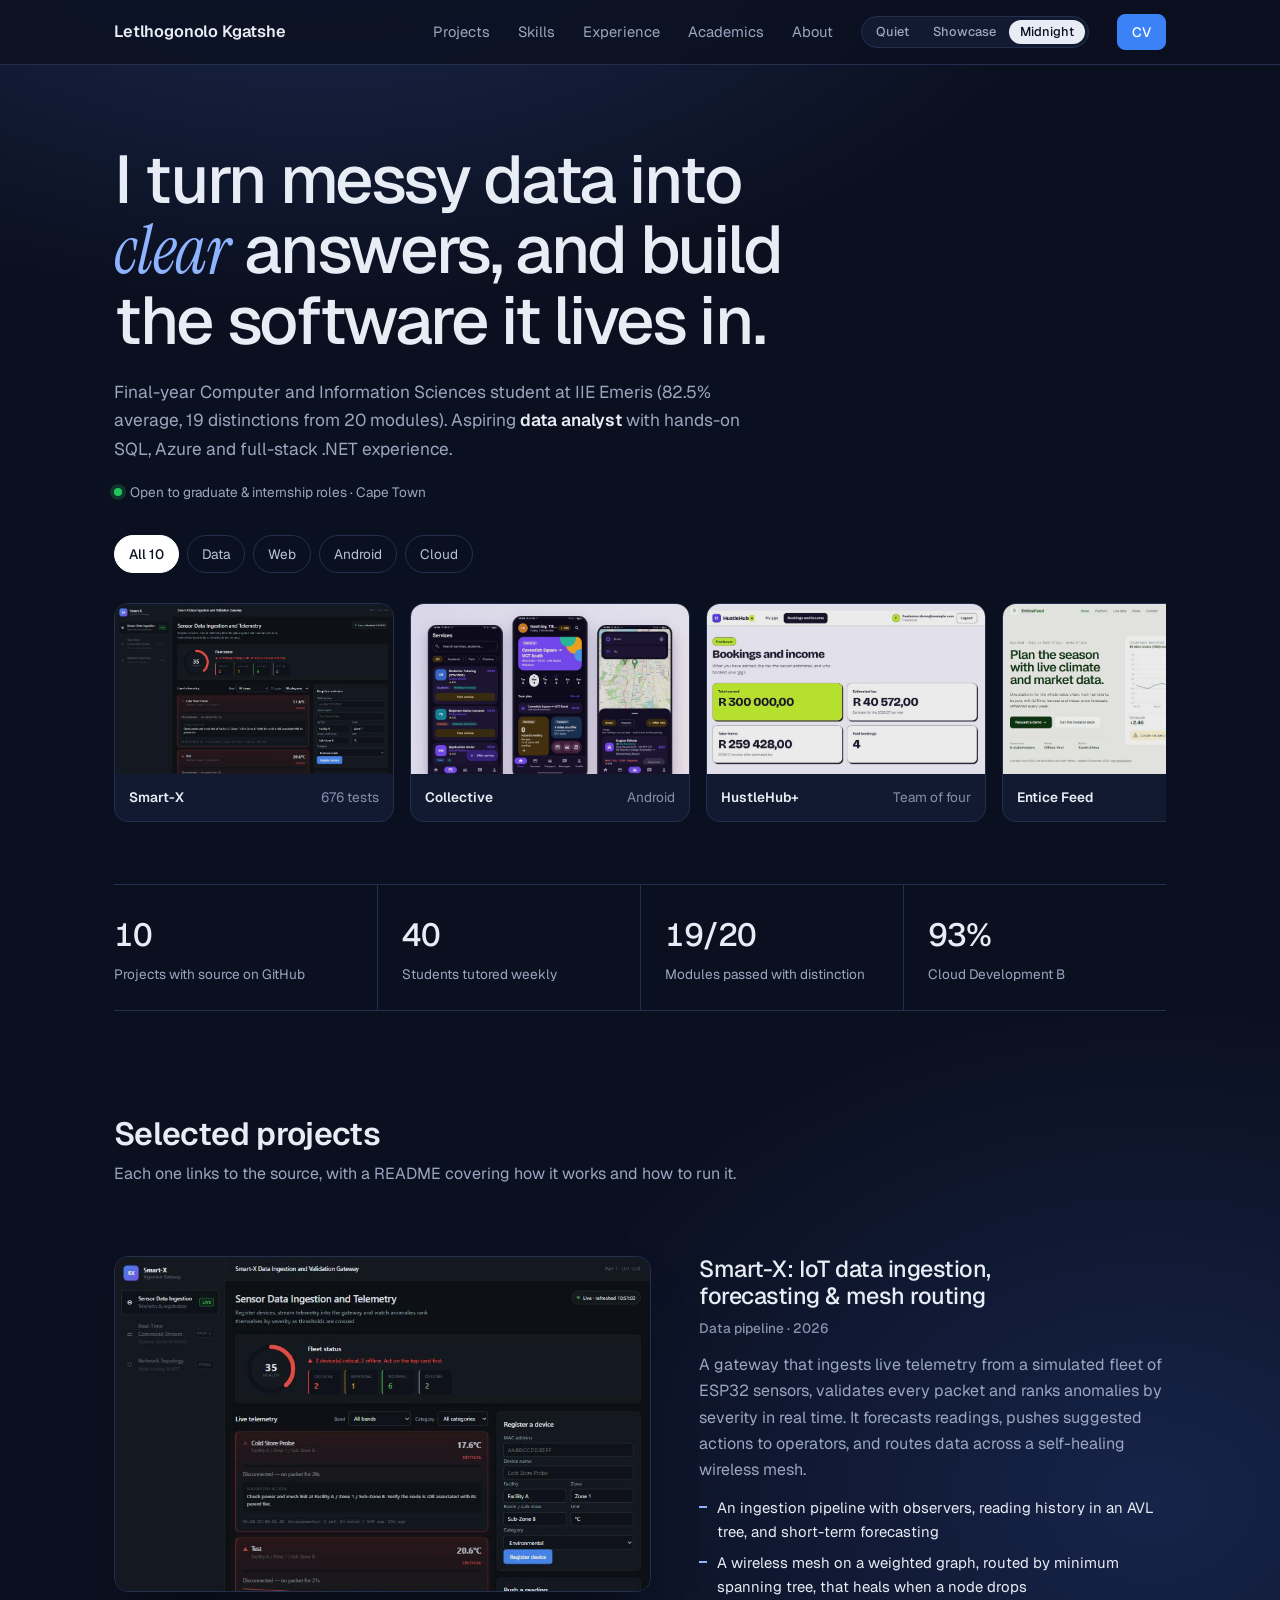
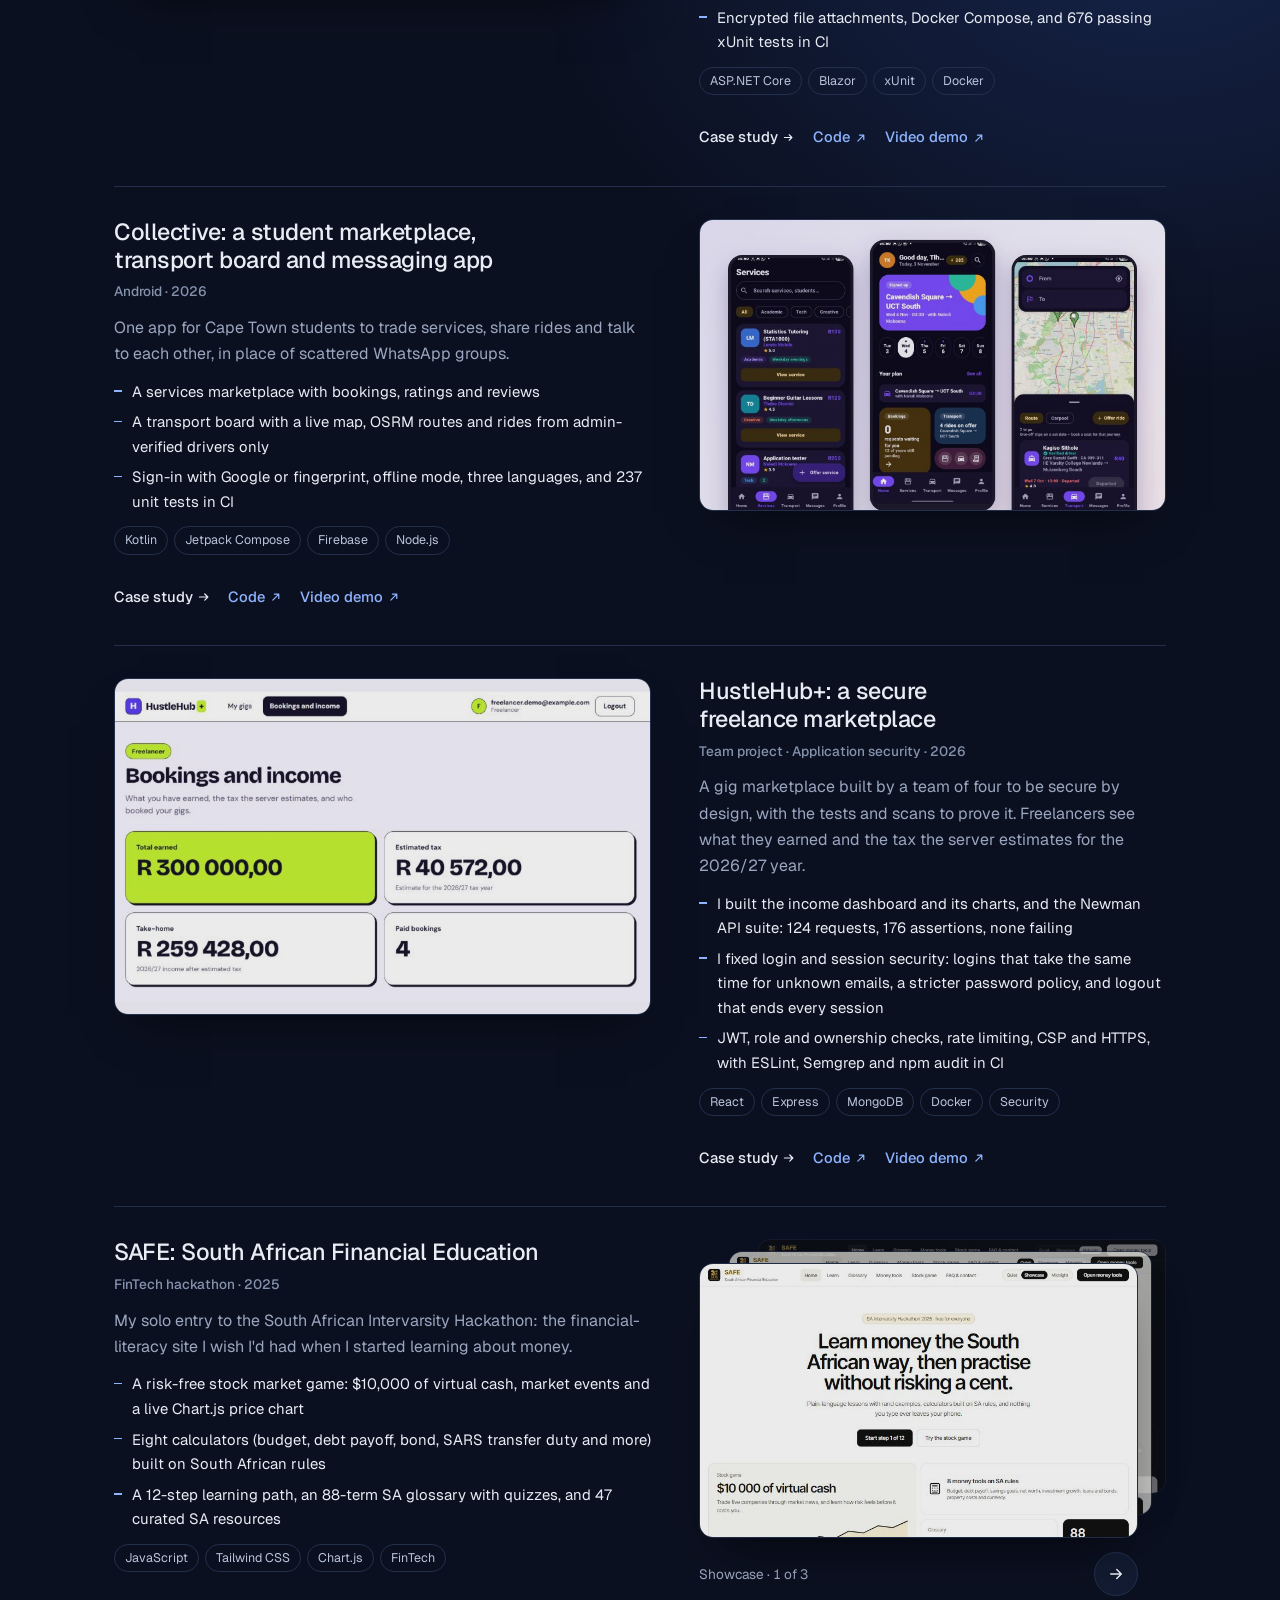
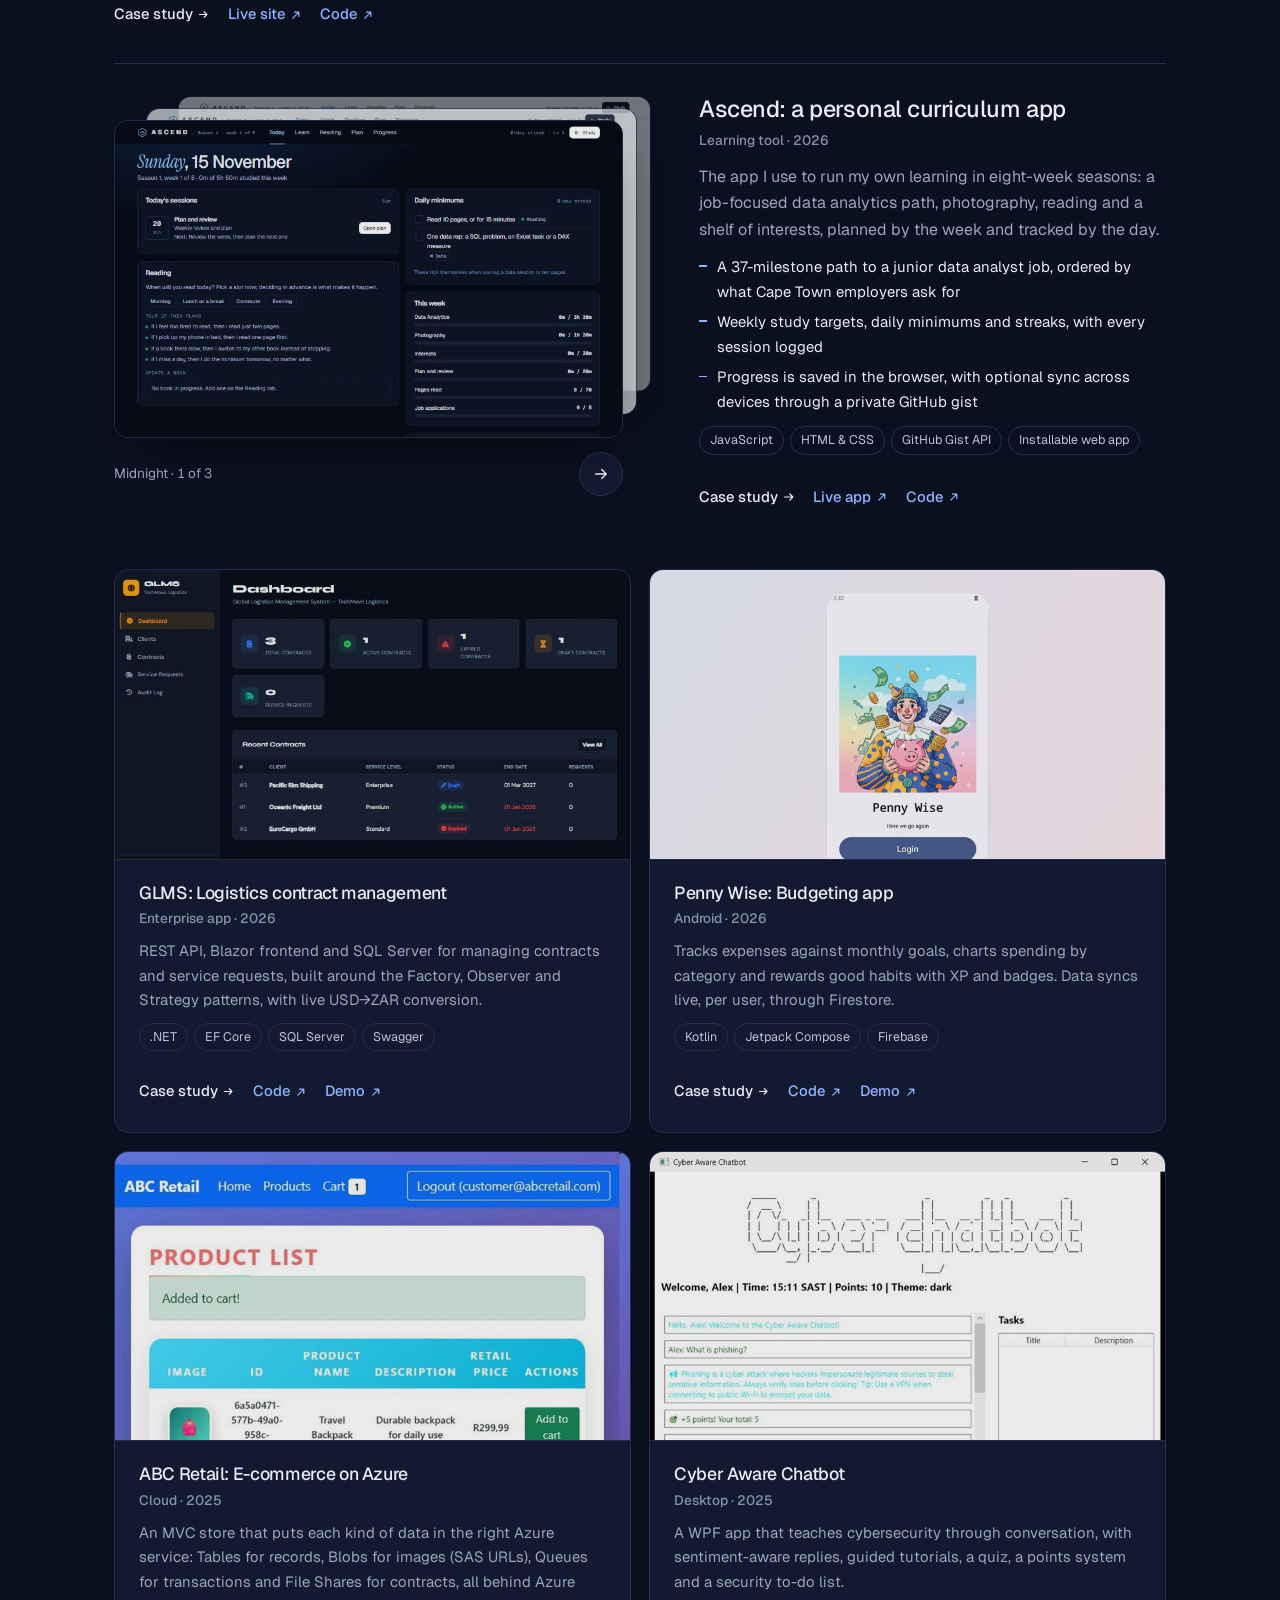
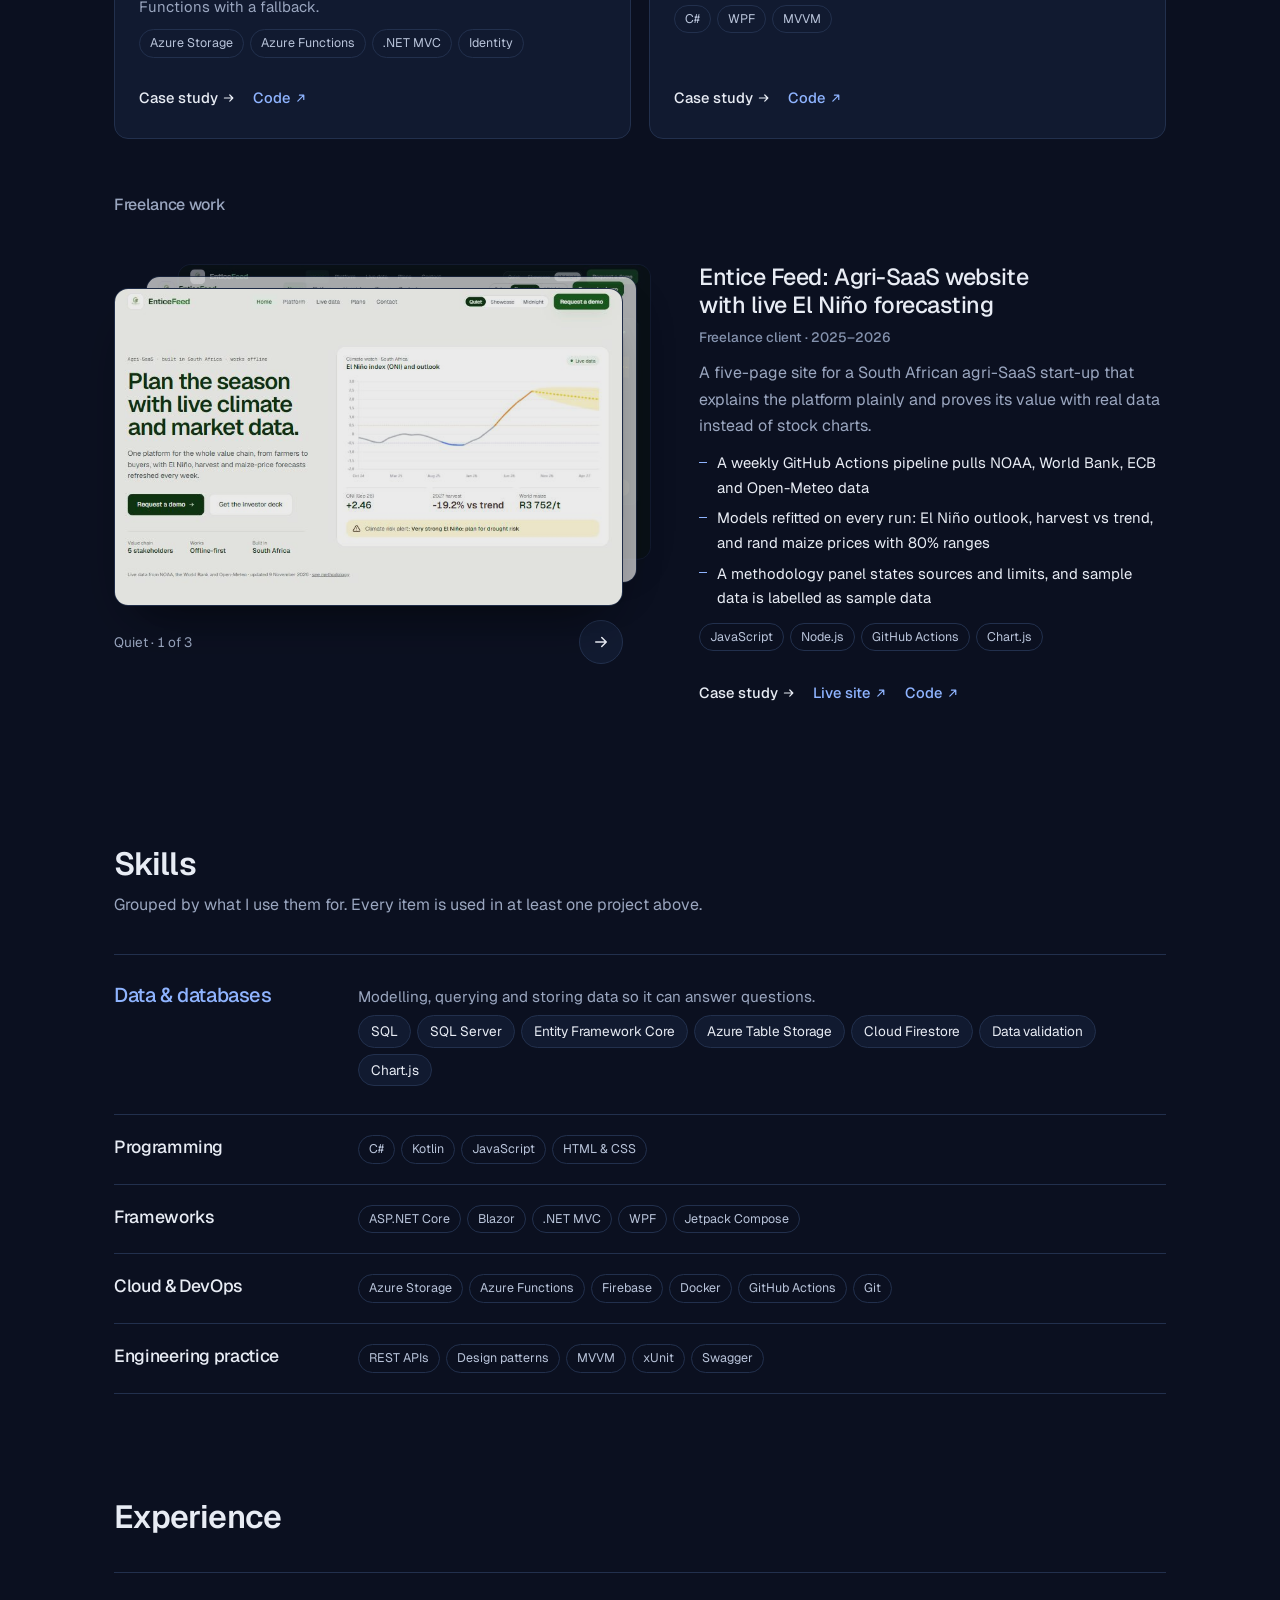
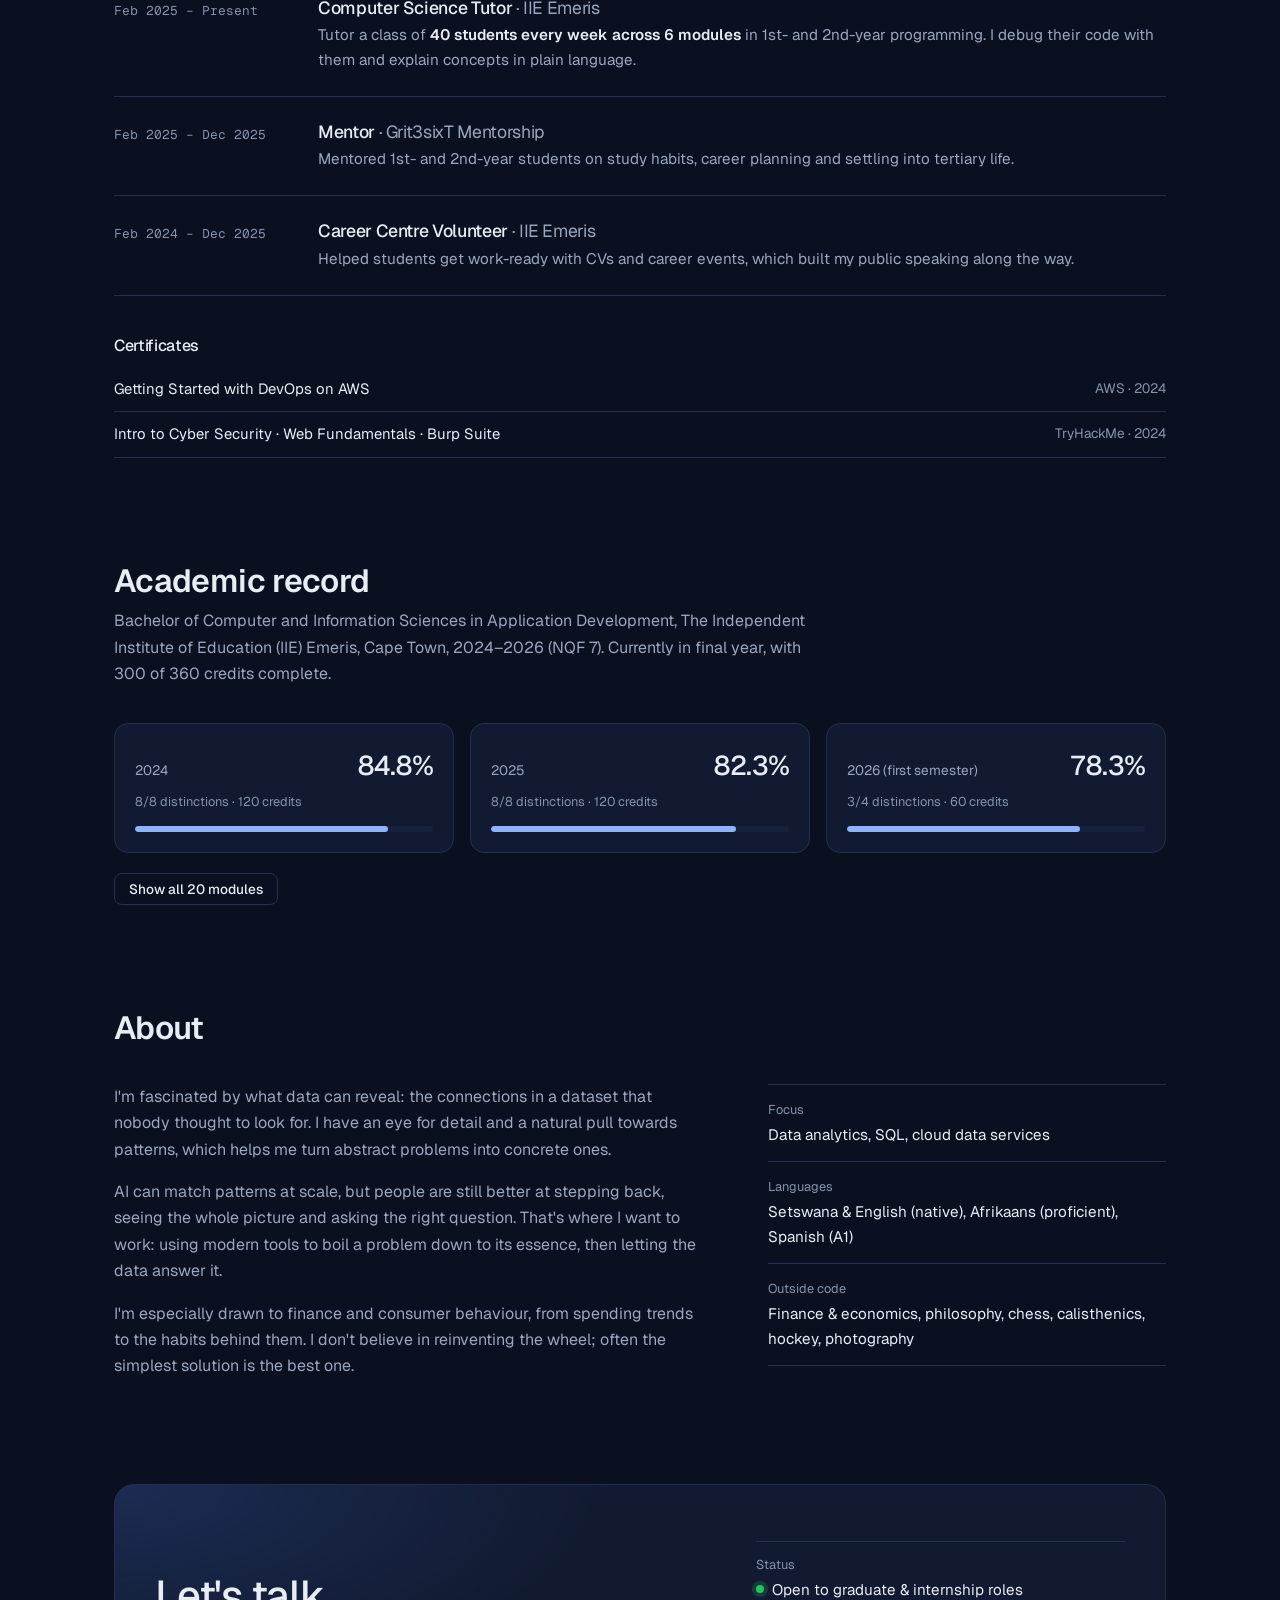
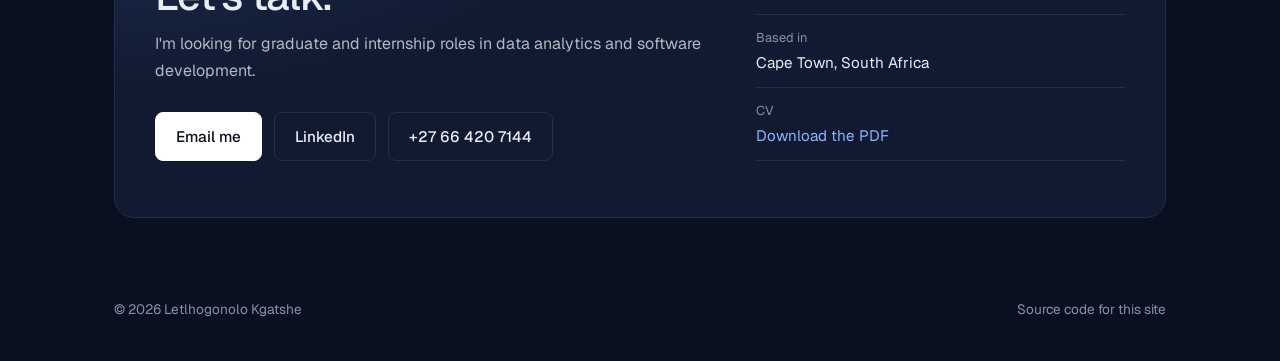
==== commit 6186e1f6: "Show SAFE, Ascend and Entice Feed in all three styles - Each of the three projects now shows a stack" ====
--- a/index.html
+++ b/index.html
@@ -188,9 +188,14 @@
       </article>
 
       <article class="feature reverse">
-        <a class="feature-media" href="https://letlhogonolo-kgatshe.github.io/SAFE/" target="_blank" rel="noopener">
-          <img src="img/projects/safe.jpg" alt="SAFE South African Financial Education homepage" loading="lazy" width="800" height="500">
-        </a>
+        <div class="feature-media shot-stack" data-stack>
+          <a class="stack-link" href="https://letlhogonolo-kgatshe.github.io/SAFE/" target="_blank" rel="noopener">
+            <img class="stack-card" data-pos="0" data-label="Showcase" src="img/projects/safe-showcase.jpg" alt="SAFE home page in the Showcase style" loading="lazy" width="800" height="500">
+            <img class="stack-card" data-pos="1" data-label="Quiet" src="img/projects/safe-quiet.jpg" alt="SAFE home page in the Quiet style" loading="lazy" width="800" height="500">
+            <img class="stack-card" data-pos="2" data-label="Midnight" src="img/projects/safe-midnight.jpg" alt="SAFE home page in the Midnight style" loading="lazy" width="800" height="500">
+          </a>
+          <div class="stack-bar"><span class="stack-label" aria-live="polite">Showcase · 1 of 3</span><button type="button" class="stack-next" aria-label="Show SAFE in the next style"><svg viewBox="0 0 24 24" width="18" height="18" fill="none" stroke="currentColor" stroke-width="2" stroke-linecap="round" stroke-linejoin="round" aria-hidden="true"><path d="M5 12h14M13 6l6 6-6 6"/></svg></button></div>
+        </div>
         <div class="feature-body">
           <h3>SAFE: South African Financial Education</h3>
           <p class="meta">FinTech hackathon · 2025</p>
@@ -208,9 +213,14 @@
       </article>
 
       <article class="feature">
-        <a class="feature-media" href="https://letlhogonolo-kgatshe.github.io/ascend/" target="_blank" rel="noopener">
-          <img src="img/projects/ascend.jpg" alt="Ascend's Today view with the day's sessions, daily minimums and weekly targets" loading="lazy" width="800" height="500">
-        </a>
+        <div class="feature-media shot-stack" data-stack>
+          <a class="stack-link" href="https://letlhogonolo-kgatshe.github.io/ascend/" target="_blank" rel="noopener">
+            <img class="stack-card" data-pos="0" data-label="Midnight" src="img/projects/ascend-midnight.jpg" alt="Ascend Today view in the Midnight style" loading="lazy" width="800" height="500">
+            <img class="stack-card" data-pos="1" data-label="Quiet" src="img/projects/ascend-quiet.jpg" alt="Ascend Today view in the Quiet style" loading="lazy" width="800" height="500">
+            <img class="stack-card" data-pos="2" data-label="Showcase" src="img/projects/ascend-showcase.jpg" alt="Ascend Today view in the Showcase style" loading="lazy" width="800" height="500">
+          </a>
+          <div class="stack-bar"><span class="stack-label" aria-live="polite">Midnight · 1 of 3</span><button type="button" class="stack-next" aria-label="Show Ascend in the next style"><svg viewBox="0 0 24 24" width="18" height="18" fill="none" stroke="currentColor" stroke-width="2" stroke-linecap="round" stroke-linejoin="round" aria-hidden="true"><path d="M5 12h14M13 6l6 6-6 6"/></svg></button></div>
+        </div>
         <div class="feature-body">
           <h3>Ascend: a personal curriculum app</h3>
           <p class="meta">Learning tool · 2026</p>
@@ -272,9 +282,14 @@
 
       <h3 class="subhead">Freelance work</h3>
       <article class="feature">
-        <a class="feature-media" href="https://letlhogonolo-kgatshe.github.io/entice-feed-website/" target="_blank" rel="noopener">
-          <img src="img/projects/entice-feed.jpg" alt="Entice Feed homepage with the live El Niño watch" loading="lazy" width="800" height="500">
-        </a>
+        <div class="feature-media shot-stack" data-stack>
+          <a class="stack-link" href="https://letlhogonolo-kgatshe.github.io/entice-feed-website/" target="_blank" rel="noopener">
+            <img class="stack-card" data-pos="0" data-label="Quiet" src="img/projects/entice-feed-quiet.jpg" alt="Entice Feed home page with the live El Niño watch in the Quiet style" loading="lazy" width="800" height="500">
+            <img class="stack-card" data-pos="1" data-label="Showcase" src="img/projects/entice-feed-showcase.jpg" alt="Entice Feed home page with the live El Niño watch in the Showcase style" loading="lazy" width="800" height="500">
+            <img class="stack-card" data-pos="2" data-label="Midnight" src="img/projects/entice-feed-midnight.jpg" alt="Entice Feed home page with the live El Niño watch in the Midnight style" loading="lazy" width="800" height="500">
+          </a>
+          <div class="stack-bar"><span class="stack-label" aria-live="polite">Quiet · 1 of 3</span><button type="button" class="stack-next" aria-label="Show Entice Feed in the next style"><svg viewBox="0 0 24 24" width="18" height="18" fill="none" stroke="currentColor" stroke-width="2" stroke-linecap="round" stroke-linejoin="round" aria-hidden="true"><path d="M5 12h14M13 6l6 6-6 6"/></svg></button></div>
+        </div>
         <div class="feature-body">
           <h3>Entice Feed: Agri-SaaS website with live El Niño forecasting</h3>
           <p class="meta">Freelance client · 2025–2026</p>
@@ -421,5 +436,6 @@
 
   <script src="script.js"></script>
   <script src="style-switch.js"></script>
+  <script src="shot-stack.js"></script>
 </body>
 </html>
--- a/styles.css
+++ b/styles.css
@@ -558,3 +558,34 @@
 .contact-aside dd { display: flex; align-items: center; gap: 8px; margin-top: 2px; font-size: 0.95rem; }
 .contact-aside a { color: var(--accent); }
 @media (max-width: 860px) { .contact { grid-template-columns: 1fr; } }
+
+/* ---------- Stacked style screenshots ---------- */
+.feature-media.shot-stack { overflow: visible; border: 0; border-radius: 0; background: none; box-shadow: none; }
+.shot-stack { position: relative; padding: 24px 28px 0 0; }
+.case-stack { margin-top: 36px; }
+.stack-link { position: relative; display: block; aspect-ratio: 16 / 10; }
+.shot-stack .stack-card {
+  position: absolute; inset: 0; width: 100%; height: 100%; aspect-ratio: auto;
+  object-fit: cover; object-position: top left;
+  border-radius: var(--radius); border: 1px solid var(--border); background: var(--surface);
+  box-shadow: var(--shadow-media); transform-origin: top right;
+  transition: transform 280ms var(--ease-out), opacity 280ms var(--ease-out);
+}
+.shot-stack .stack-card[data-pos="0"] { z-index: 3; transform: none; opacity: 1; }
+.shot-stack .stack-card[data-pos="1"] { z-index: 2; transform: translate(14px, -12px) scale(0.965); opacity: 0.7; }
+.shot-stack .stack-card[data-pos="2"] { z-index: 1; transform: translate(28px, -24px) scale(0.93); opacity: 0.45; }
+.stack-bar { display: flex; align-items: center; justify-content: space-between; gap: 12px; margin-top: 14px; }
+.stack-label { font-size: 0.85rem; color: var(--muted); font-variant-numeric: tabular-nums; }
+.stack-next {
+  display: inline-grid; place-items: center; width: 44px; height: 44px; flex: none;
+  border-radius: 999px; border: 1px solid var(--border); background: var(--surface); color: var(--text);
+  cursor: pointer; touch-action: manipulation; transition: transform 160ms var(--ease-out), border-color .2s;
+}
+.stack-next:active { transform: scale(0.94); }
+@media (hover: hover) and (pointer: fine) { .stack-next:hover { border-color: var(--hover-border); } }
+@media (max-width: 720px) {
+  .shot-stack { padding: 16px 18px 0 0; }
+  .shot-stack .stack-card[data-pos="1"] { transform: translate(9px, -8px) scale(0.97); }
+  .shot-stack .stack-card[data-pos="2"] { transform: translate(18px, -16px) scale(0.94); }
+}
+@media (prefers-reduced-motion: reduce) { .shot-stack .stack-card, .stack-next { transition: none; } .stack-next:active { transform: none; } }
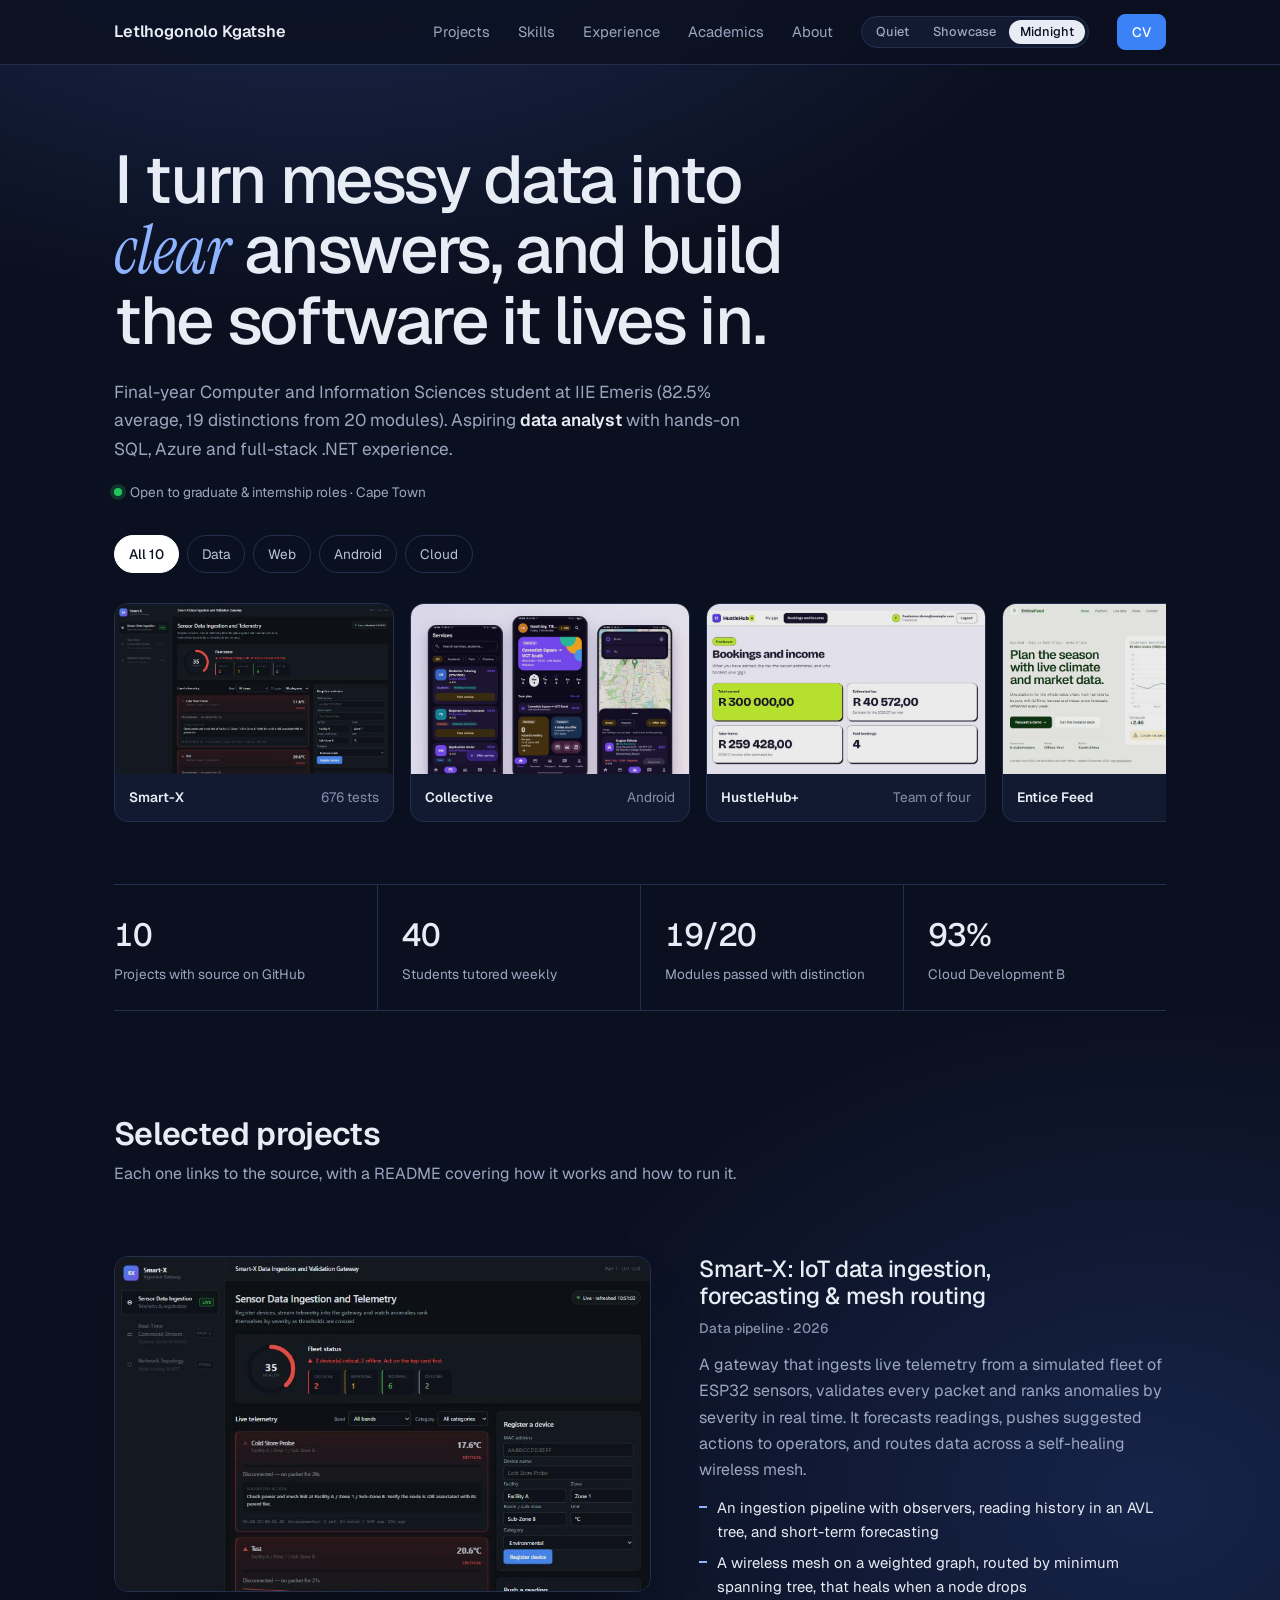
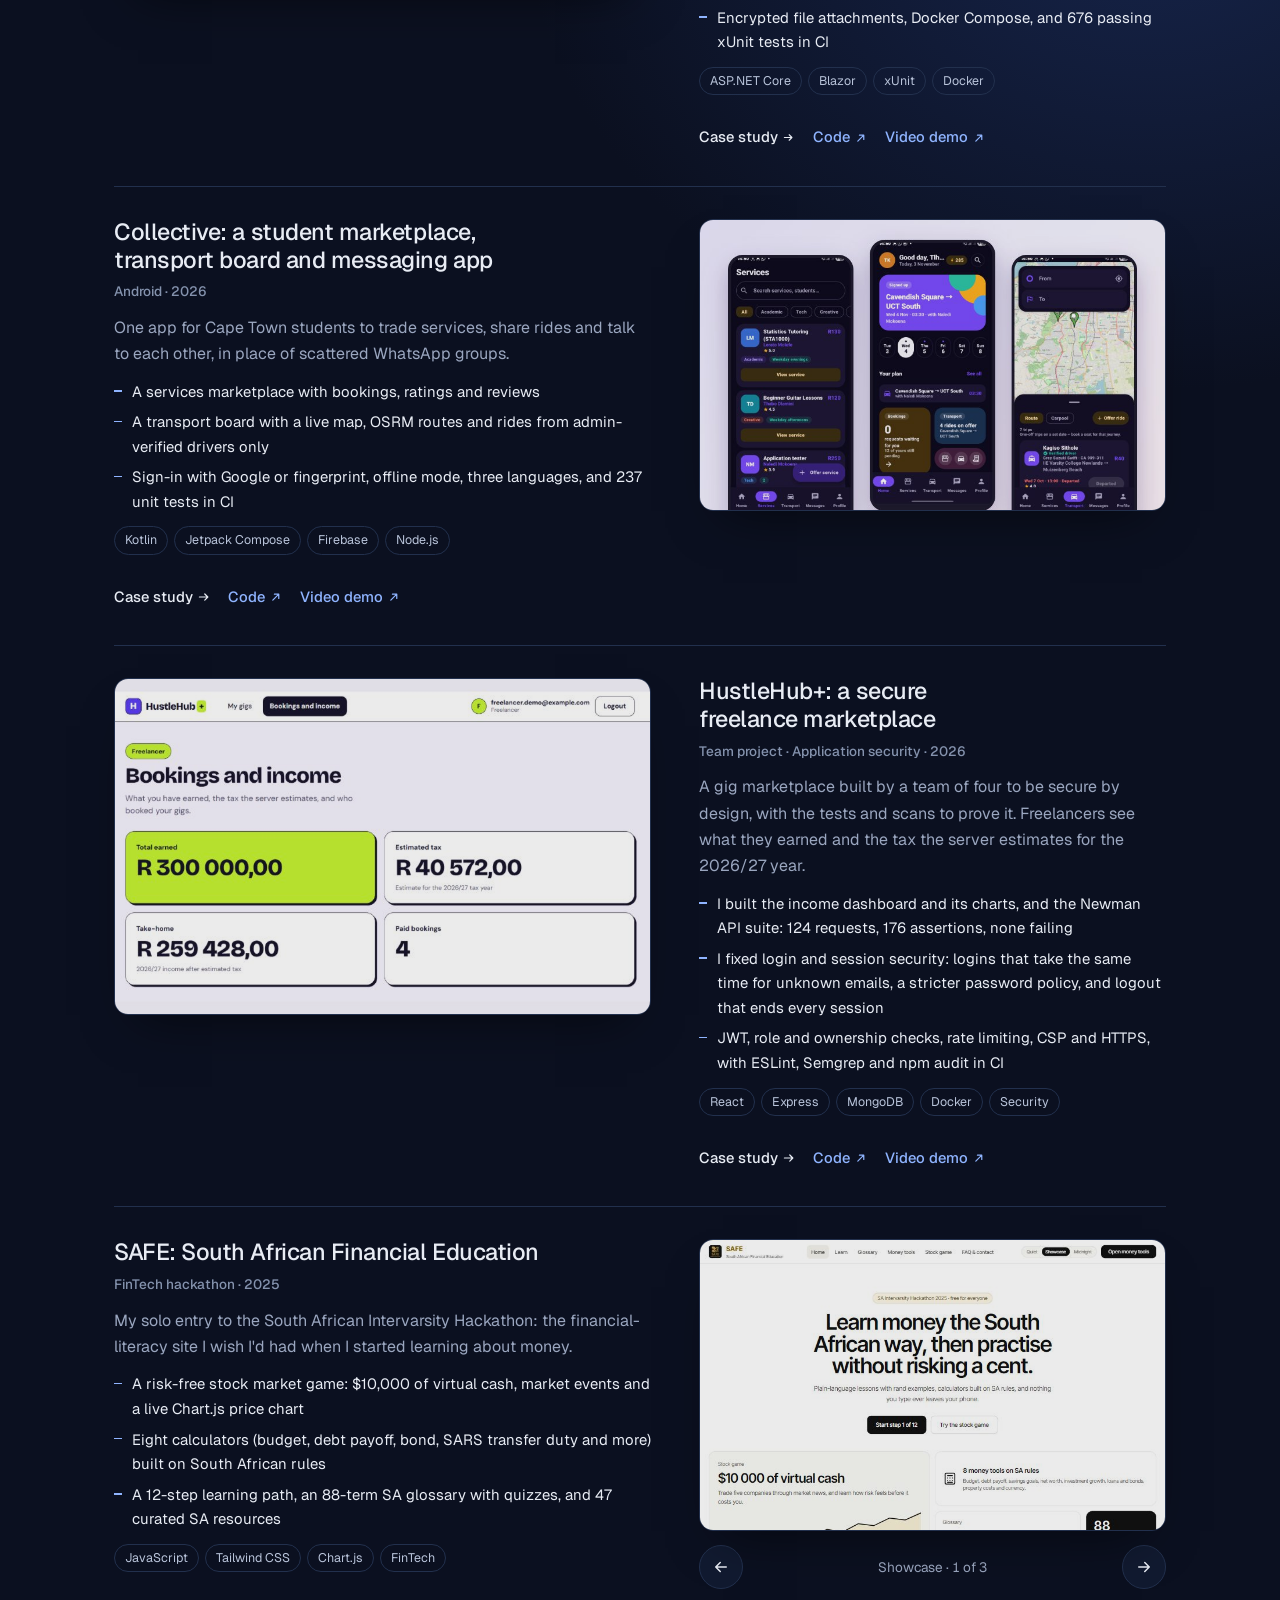
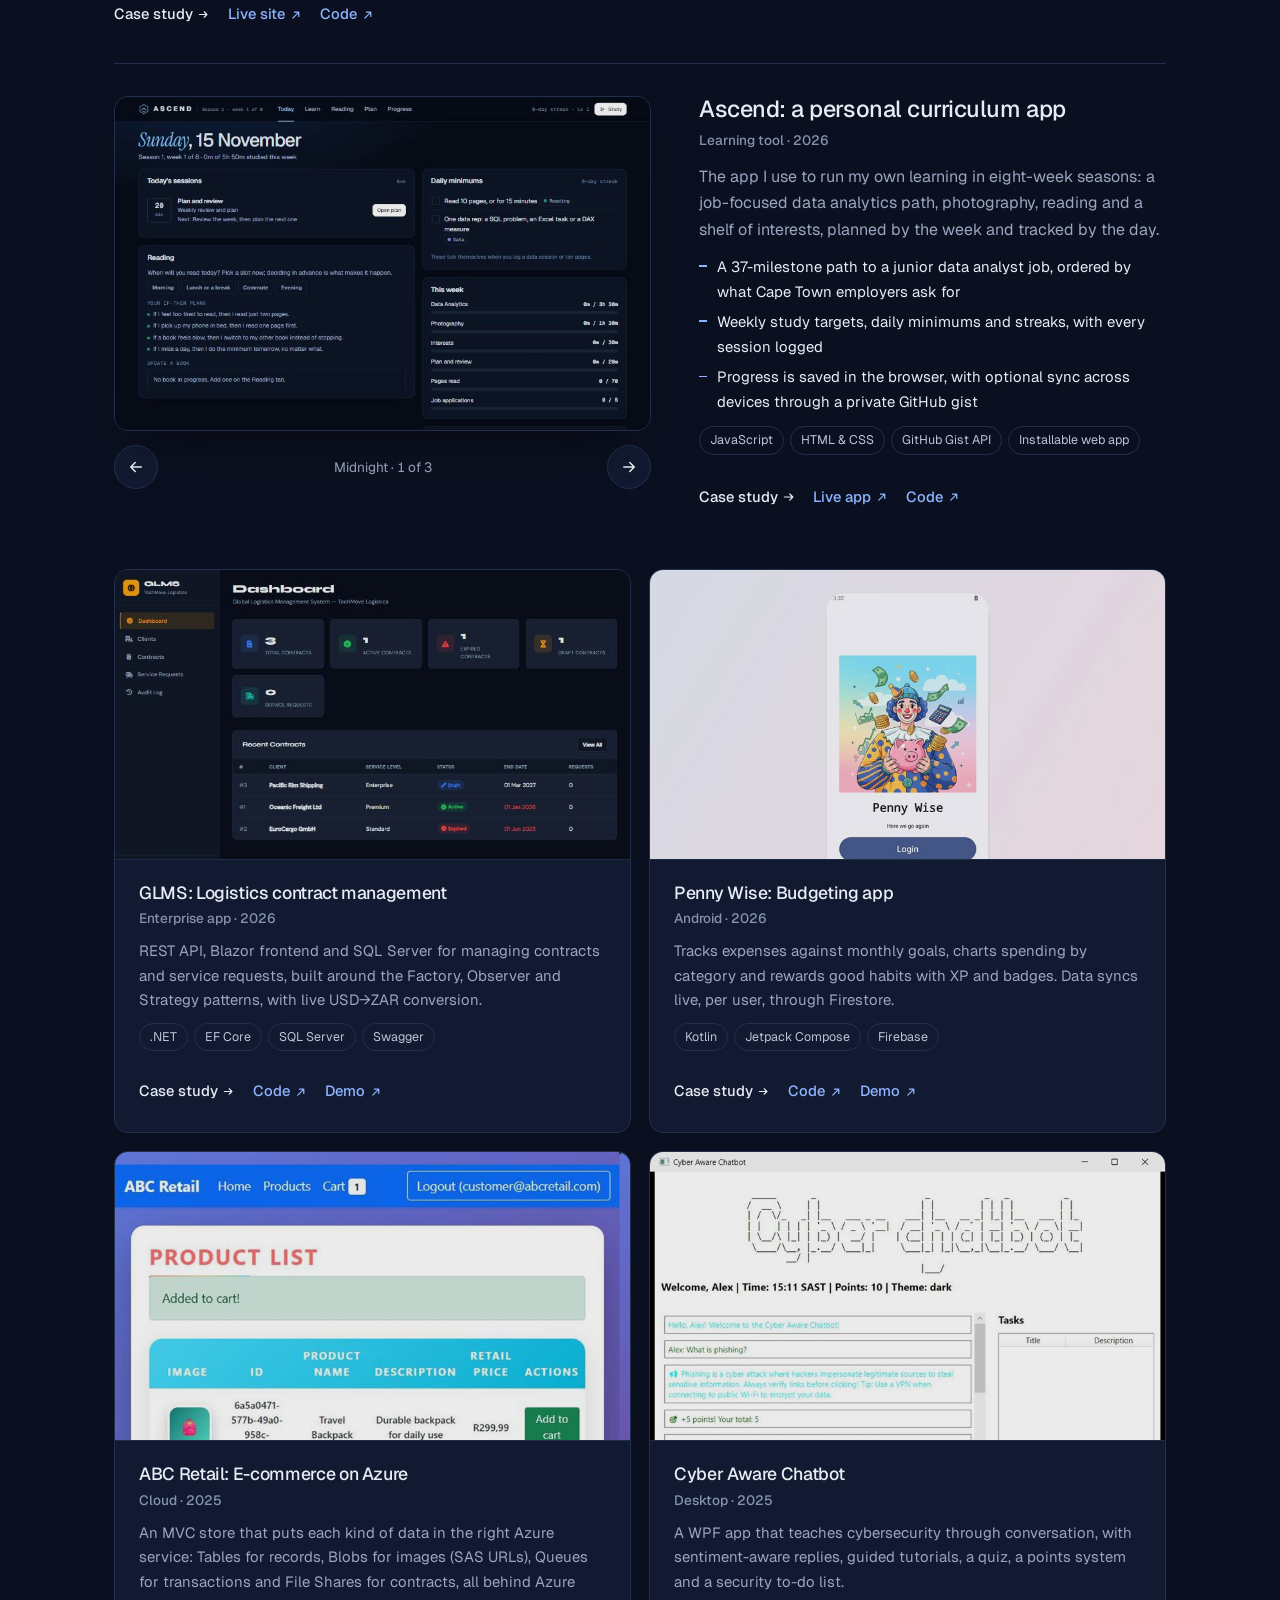
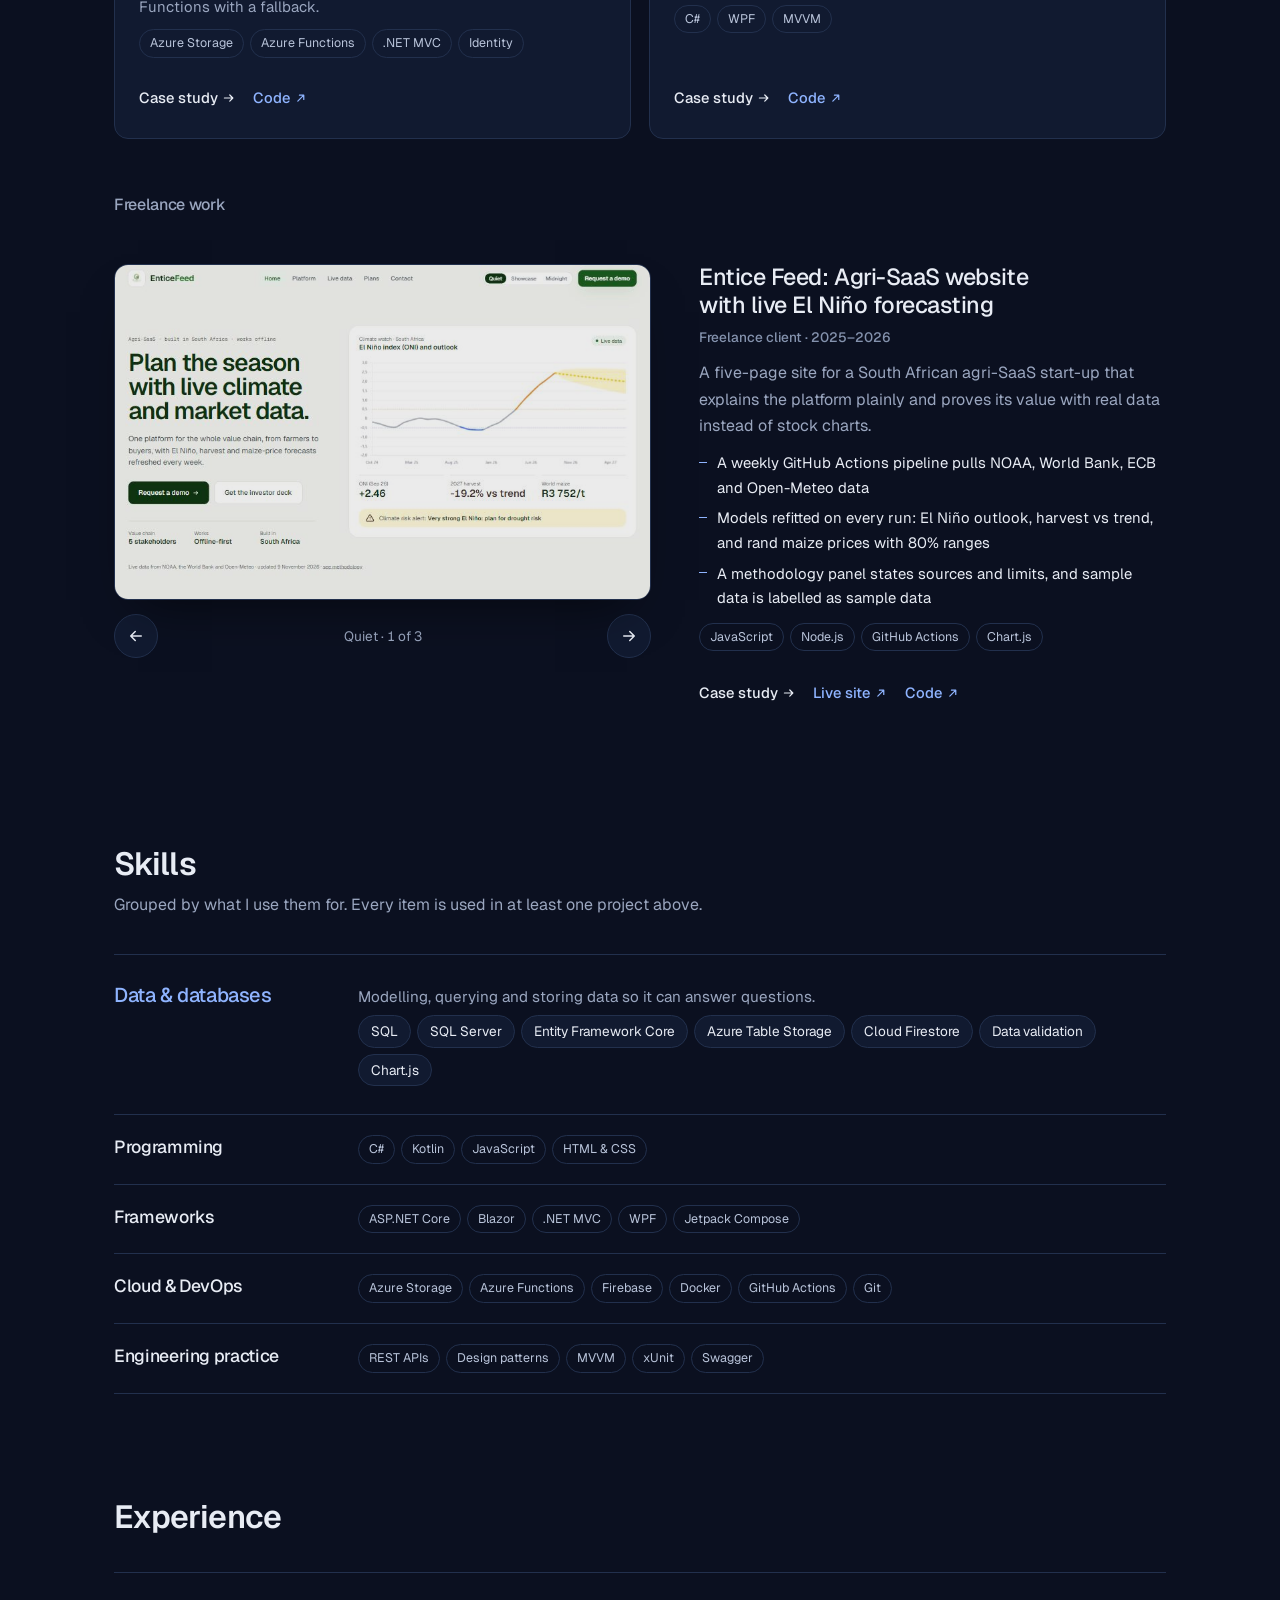
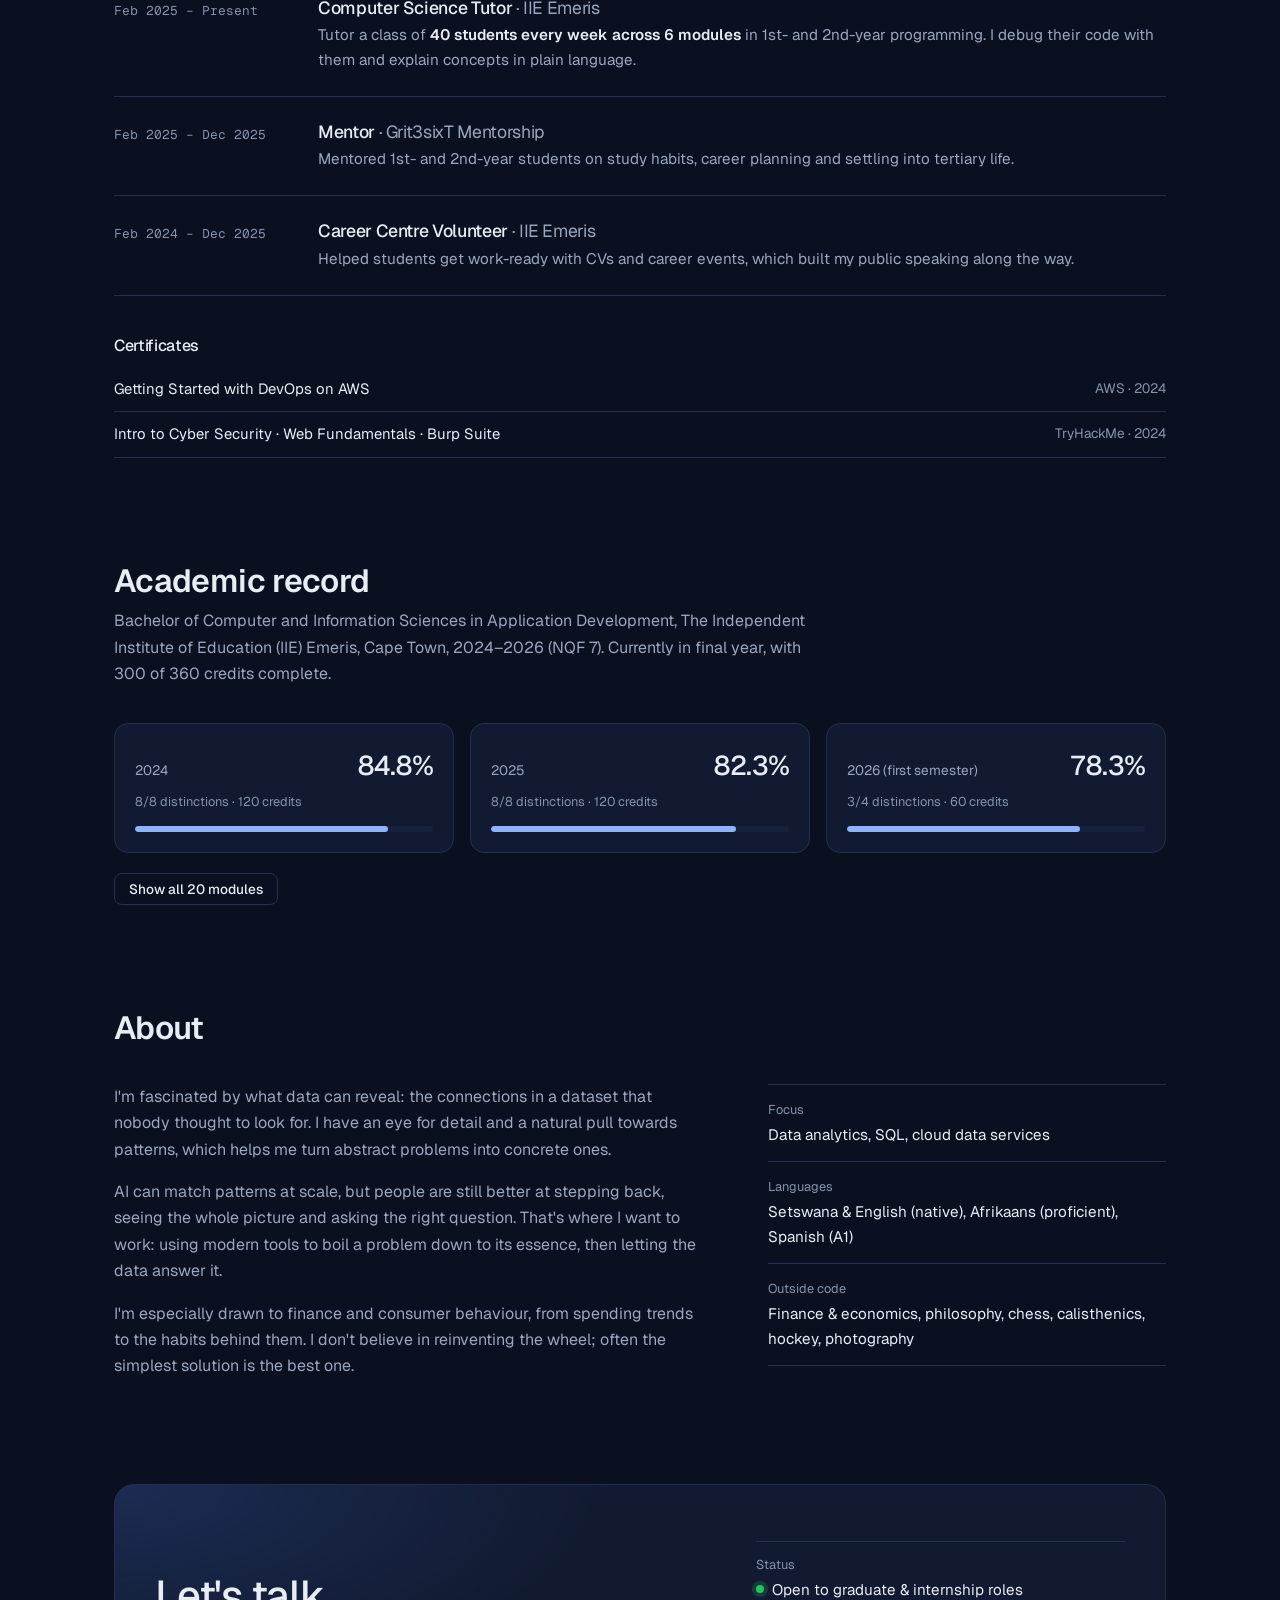
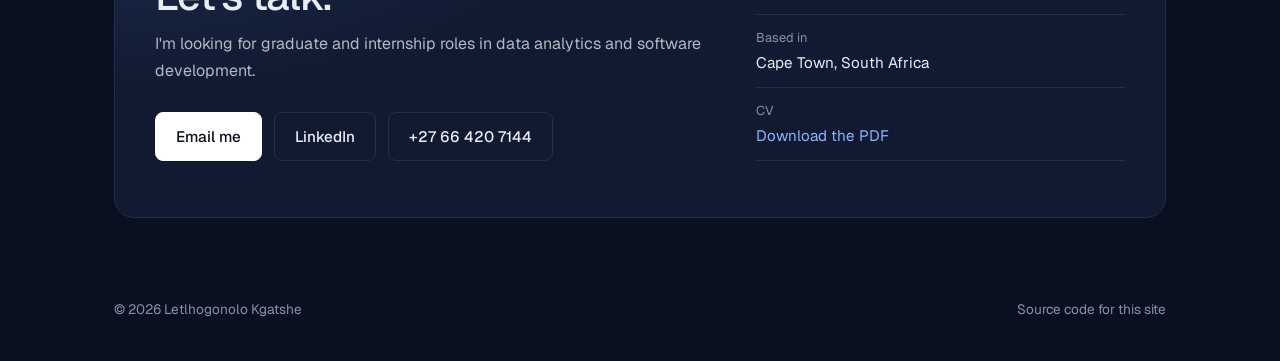
==== commit 0a3a0c54: "Stack the style screenshots exactly and add a back arrow - The three screenshots now sit exactly on " ====
--- a/index.html
+++ b/index.html
@@ -194,7 +194,7 @@
             <img class="stack-card" data-pos="1" data-label="Quiet" src="img/projects/safe-quiet.jpg" alt="SAFE home page in the Quiet style" loading="lazy" width="800" height="500">
             <img class="stack-card" data-pos="2" data-label="Midnight" src="img/projects/safe-midnight.jpg" alt="SAFE home page in the Midnight style" loading="lazy" width="800" height="500">
           </a>
-          <div class="stack-bar"><span class="stack-label" aria-live="polite">Showcase · 1 of 3</span><button type="button" class="stack-next" aria-label="Show SAFE in the next style"><svg viewBox="0 0 24 24" width="18" height="18" fill="none" stroke="currentColor" stroke-width="2" stroke-linecap="round" stroke-linejoin="round" aria-hidden="true"><path d="M5 12h14M13 6l6 6-6 6"/></svg></button></div>
+          <div class="stack-bar"><button type="button" class="stack-prev" aria-label="Show SAFE in the previous style"><svg viewBox="0 0 24 24" width="18" height="18" fill="none" stroke="currentColor" stroke-width="2" stroke-linecap="round" stroke-linejoin="round" aria-hidden="true"><path d="M19 12H5M11 18l-6-6 6-6"/></svg></button><span class="stack-label" aria-live="polite">Showcase · 1 of 3</span><button type="button" class="stack-next" aria-label="Show SAFE in the next style"><svg viewBox="0 0 24 24" width="18" height="18" fill="none" stroke="currentColor" stroke-width="2" stroke-linecap="round" stroke-linejoin="round" aria-hidden="true"><path d="M5 12h14M13 6l6 6-6 6"/></svg></button></div>
         </div>
         <div class="feature-body">
           <h3>SAFE: South African Financial Education</h3>
@@ -219,7 +219,7 @@
             <img class="stack-card" data-pos="1" data-label="Quiet" src="img/projects/ascend-quiet.jpg" alt="Ascend Today view in the Quiet style" loading="lazy" width="800" height="500">
             <img class="stack-card" data-pos="2" data-label="Showcase" src="img/projects/ascend-showcase.jpg" alt="Ascend Today view in the Showcase style" loading="lazy" width="800" height="500">
           </a>
-          <div class="stack-bar"><span class="stack-label" aria-live="polite">Midnight · 1 of 3</span><button type="button" class="stack-next" aria-label="Show Ascend in the next style"><svg viewBox="0 0 24 24" width="18" height="18" fill="none" stroke="currentColor" stroke-width="2" stroke-linecap="round" stroke-linejoin="round" aria-hidden="true"><path d="M5 12h14M13 6l6 6-6 6"/></svg></button></div>
+          <div class="stack-bar"><button type="button" class="stack-prev" aria-label="Show Ascend in the previous style"><svg viewBox="0 0 24 24" width="18" height="18" fill="none" stroke="currentColor" stroke-width="2" stroke-linecap="round" stroke-linejoin="round" aria-hidden="true"><path d="M19 12H5M11 18l-6-6 6-6"/></svg></button><span class="stack-label" aria-live="polite">Midnight · 1 of 3</span><button type="button" class="stack-next" aria-label="Show Ascend in the next style"><svg viewBox="0 0 24 24" width="18" height="18" fill="none" stroke="currentColor" stroke-width="2" stroke-linecap="round" stroke-linejoin="round" aria-hidden="true"><path d="M5 12h14M13 6l6 6-6 6"/></svg></button></div>
         </div>
         <div class="feature-body">
           <h3>Ascend: a personal curriculum app</h3>
@@ -288,7 +288,7 @@
             <img class="stack-card" data-pos="1" data-label="Showcase" src="img/projects/entice-feed-showcase.jpg" alt="Entice Feed home page with the live El Niño watch in the Showcase style" loading="lazy" width="800" height="500">
             <img class="stack-card" data-pos="2" data-label="Midnight" src="img/projects/entice-feed-midnight.jpg" alt="Entice Feed home page with the live El Niño watch in the Midnight style" loading="lazy" width="800" height="500">
           </a>
-          <div class="stack-bar"><span class="stack-label" aria-live="polite">Quiet · 1 of 3</span><button type="button" class="stack-next" aria-label="Show Entice Feed in the next style"><svg viewBox="0 0 24 24" width="18" height="18" fill="none" stroke="currentColor" stroke-width="2" stroke-linecap="round" stroke-linejoin="round" aria-hidden="true"><path d="M5 12h14M13 6l6 6-6 6"/></svg></button></div>
+          <div class="stack-bar"><button type="button" class="stack-prev" aria-label="Show Entice Feed in the previous style"><svg viewBox="0 0 24 24" width="18" height="18" fill="none" stroke="currentColor" stroke-width="2" stroke-linecap="round" stroke-linejoin="round" aria-hidden="true"><path d="M19 12H5M11 18l-6-6 6-6"/></svg></button><span class="stack-label" aria-live="polite">Quiet · 1 of 3</span><button type="button" class="stack-next" aria-label="Show Entice Feed in the next style"><svg viewBox="0 0 24 24" width="18" height="18" fill="none" stroke="currentColor" stroke-width="2" stroke-linecap="round" stroke-linejoin="round" aria-hidden="true"><path d="M5 12h14M13 6l6 6-6 6"/></svg></button></div>
         </div>
         <div class="feature-body">
           <h3>Entice Feed: Agri-SaaS website with live El Niño forecasting</h3>
--- a/styles.css
+++ b/styles.css
@@ -561,31 +561,26 @@
 
 /* ---------- Stacked style screenshots ---------- */
 .feature-media.shot-stack { overflow: visible; border: 0; border-radius: 0; background: none; box-shadow: none; }
-.shot-stack { position: relative; padding: 24px 28px 0 0; }
+.shot-stack { position: relative; }
 .case-stack { margin-top: 36px; }
-.stack-link { position: relative; display: block; aspect-ratio: 16 / 10; }
+.stack-link {
+  position: relative; display: block; aspect-ratio: 16 / 10; overflow: hidden;
+  border-radius: var(--radius); border: 1px solid var(--border); background: var(--surface); box-shadow: var(--shadow-media);
+}
 .shot-stack .stack-card {
   position: absolute; inset: 0; width: 100%; height: 100%; aspect-ratio: auto;
   object-fit: cover; object-position: top left;
-  border-radius: var(--radius); border: 1px solid var(--border); background: var(--surface);
-  box-shadow: var(--shadow-media); transform-origin: top right;
-  transition: transform 280ms var(--ease-out), opacity 280ms var(--ease-out);
-}
-.shot-stack .stack-card[data-pos="0"] { z-index: 3; transform: none; opacity: 1; }
-.shot-stack .stack-card[data-pos="1"] { z-index: 2; transform: translate(14px, -12px) scale(0.965); opacity: 0.7; }
-.shot-stack .stack-card[data-pos="2"] { z-index: 1; transform: translate(28px, -24px) scale(0.93); opacity: 0.45; }
+  transition: opacity 250ms var(--ease-out);
+}
+.shot-stack .stack-card[data-pos="0"] { opacity: 1; z-index: 2; }
+.shot-stack .stack-card:not([data-pos="0"]) { opacity: 0; z-index: 1; pointer-events: none; }
 .stack-bar { display: flex; align-items: center; justify-content: space-between; gap: 12px; margin-top: 14px; }
-.stack-label { font-size: 0.85rem; color: var(--muted); font-variant-numeric: tabular-nums; }
-.stack-next {
+.stack-label { font-size: 0.85rem; color: var(--muted); font-variant-numeric: tabular-nums; text-align: center; flex: 1; }
+.stack-prev, .stack-next {
   display: inline-grid; place-items: center; width: 44px; height: 44px; flex: none;
   border-radius: 999px; border: 1px solid var(--border); background: var(--surface); color: var(--text);
   cursor: pointer; touch-action: manipulation; transition: transform 160ms var(--ease-out), border-color .2s;
 }
-.stack-next:active { transform: scale(0.94); }
-@media (hover: hover) and (pointer: fine) { .stack-next:hover { border-color: var(--hover-border); } }
-@media (max-width: 720px) {
-  .shot-stack { padding: 16px 18px 0 0; }
-  .shot-stack .stack-card[data-pos="1"] { transform: translate(9px, -8px) scale(0.97); }
-  .shot-stack .stack-card[data-pos="2"] { transform: translate(18px, -16px) scale(0.94); }
-}
-@media (prefers-reduced-motion: reduce) { .shot-stack .stack-card, .stack-next { transition: none; } .stack-next:active { transform: none; } }
+.stack-prev:active, .stack-next:active { transform: scale(0.94); }
+@media (hover: hover) and (pointer: fine) { .stack-prev:hover, .stack-next:hover { border-color: var(--hover-border); } }
+@media (prefers-reduced-motion: reduce) { .shot-stack .stack-card, .stack-prev, .stack-next { transition: none; } .stack-prev:active, .stack-next:active { transform: none; } }
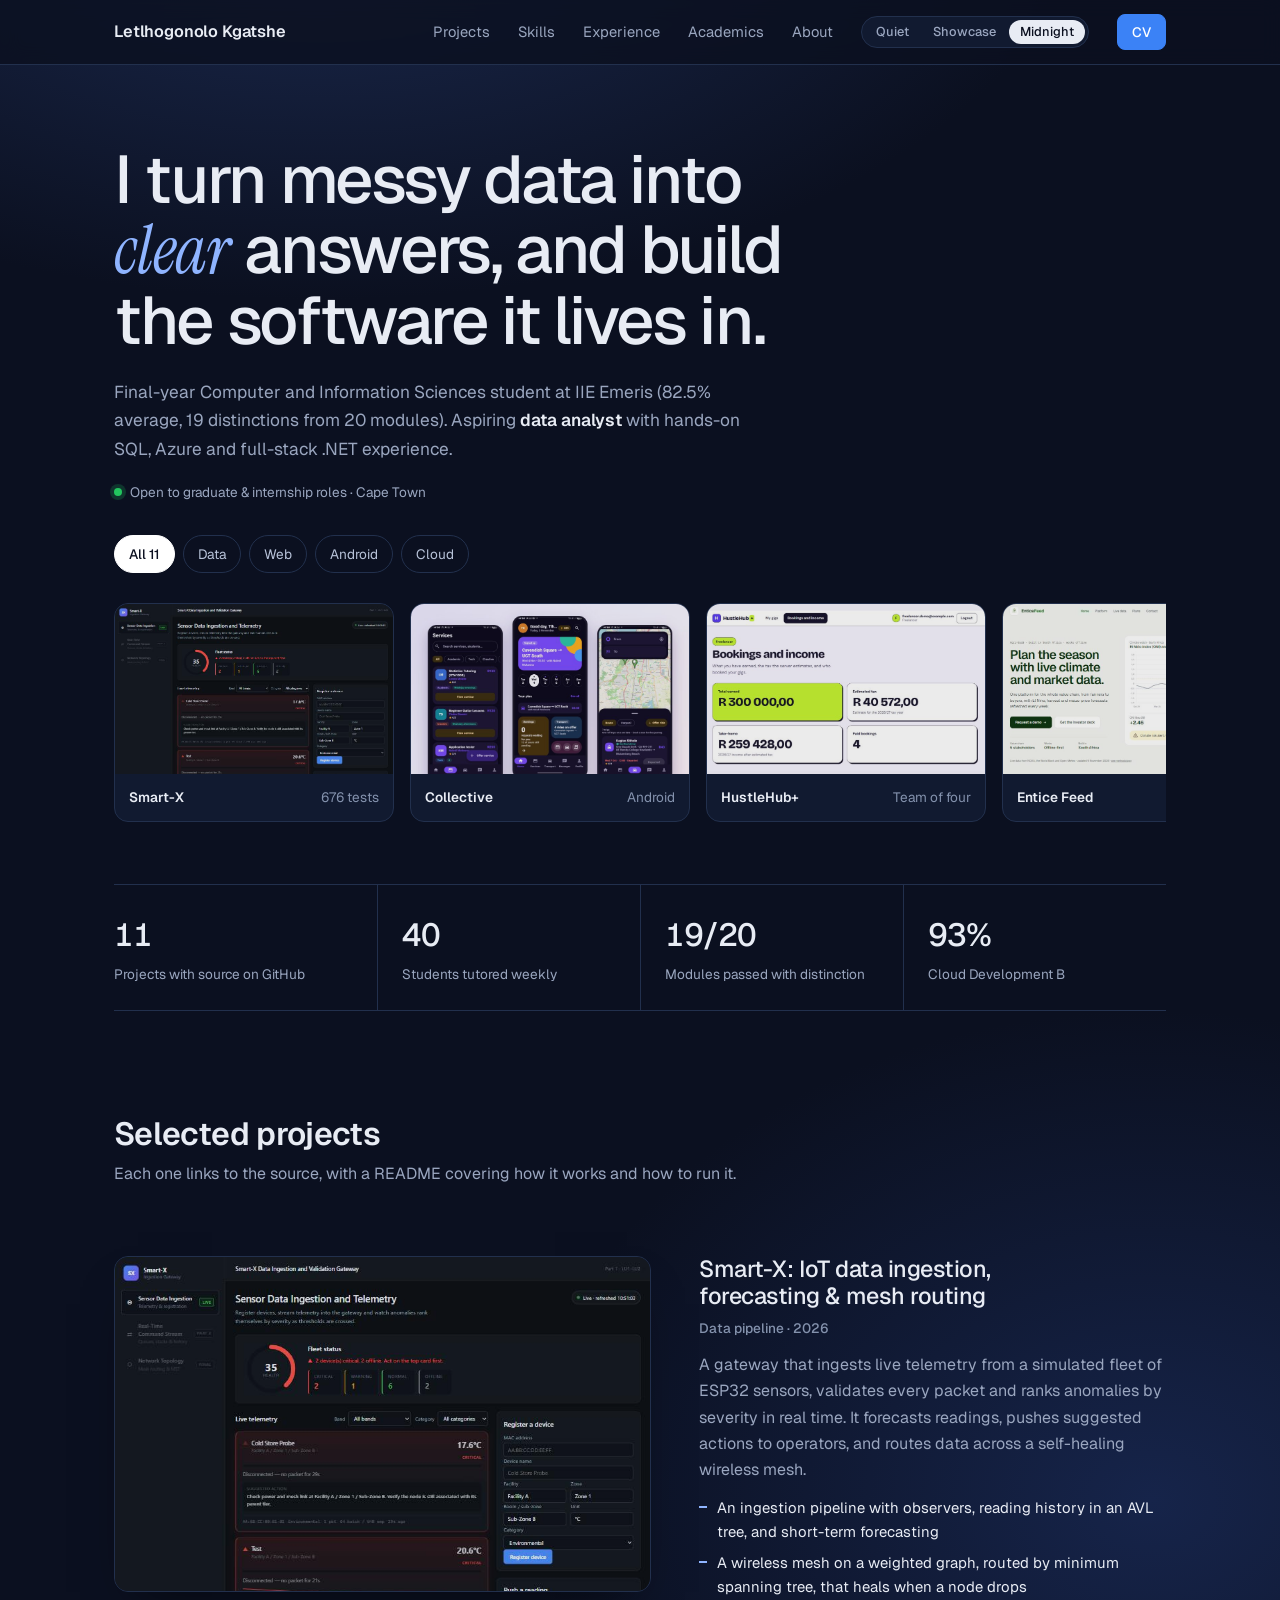
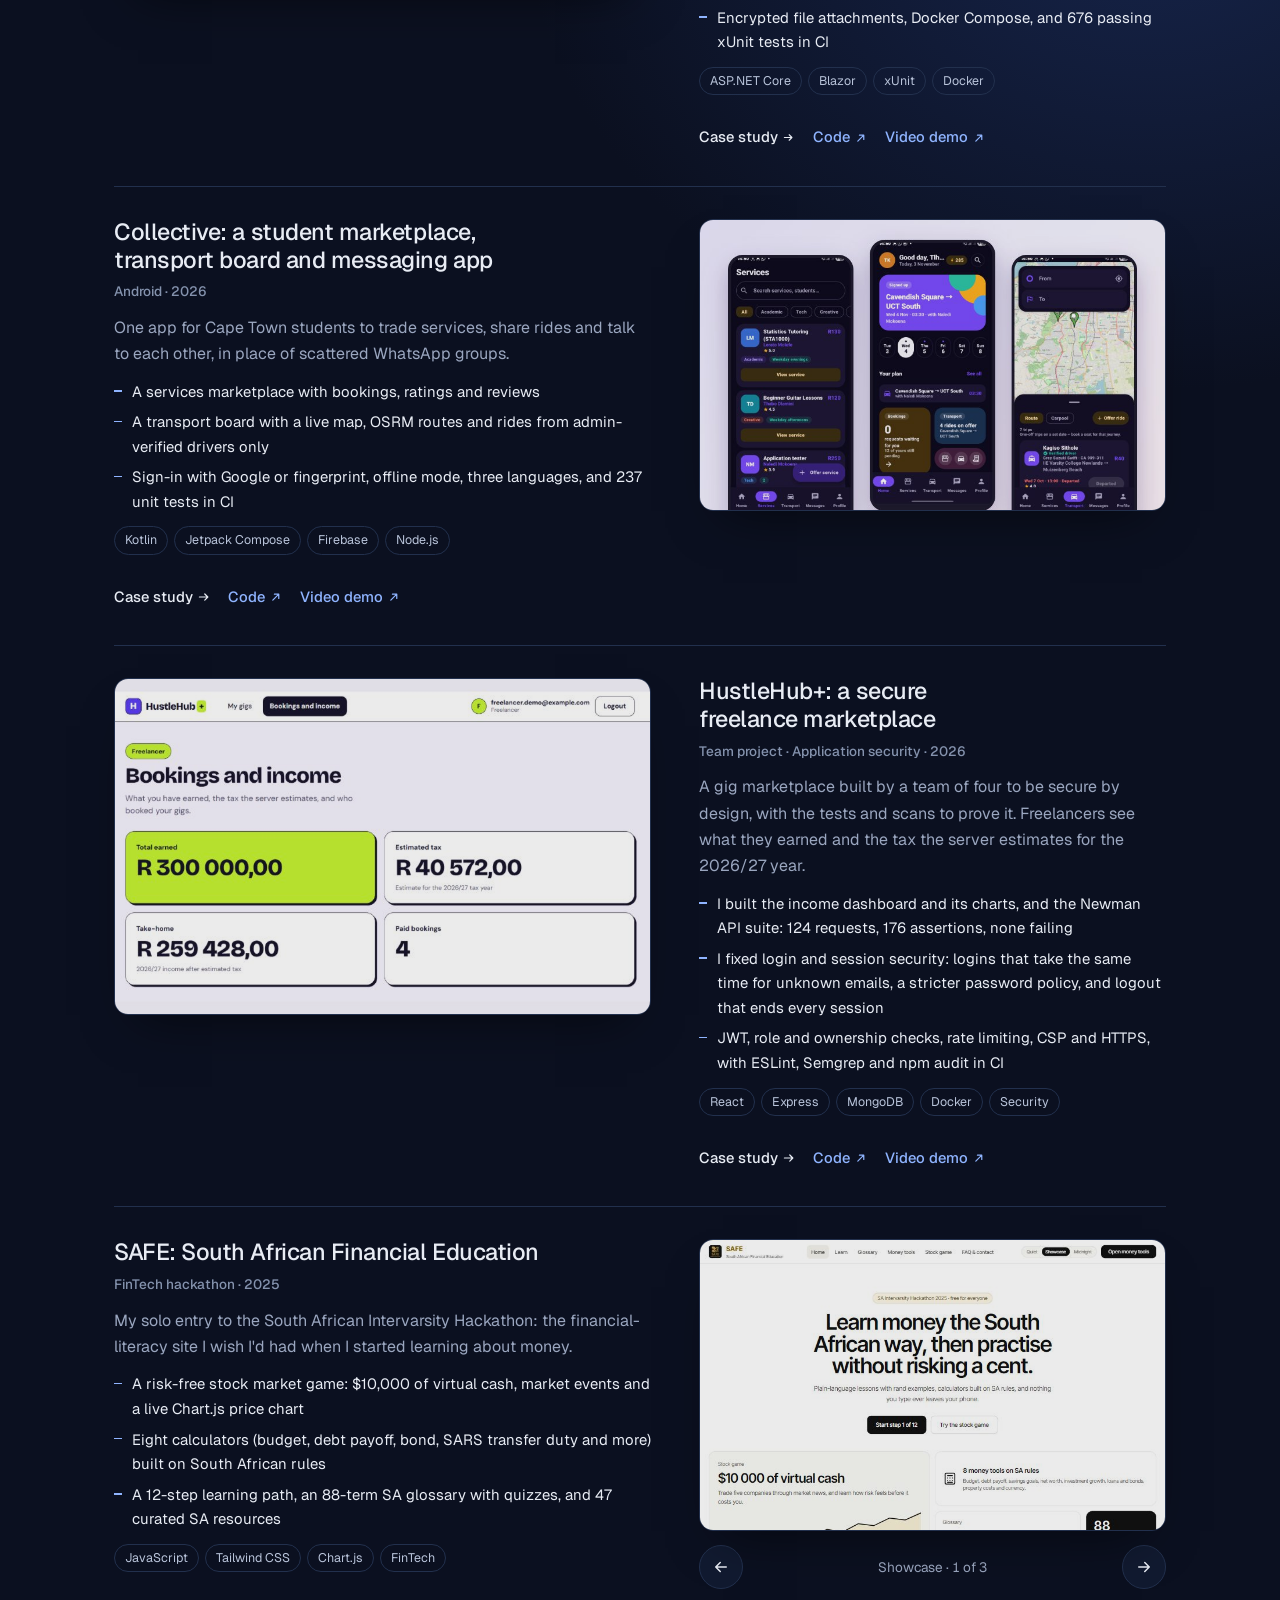
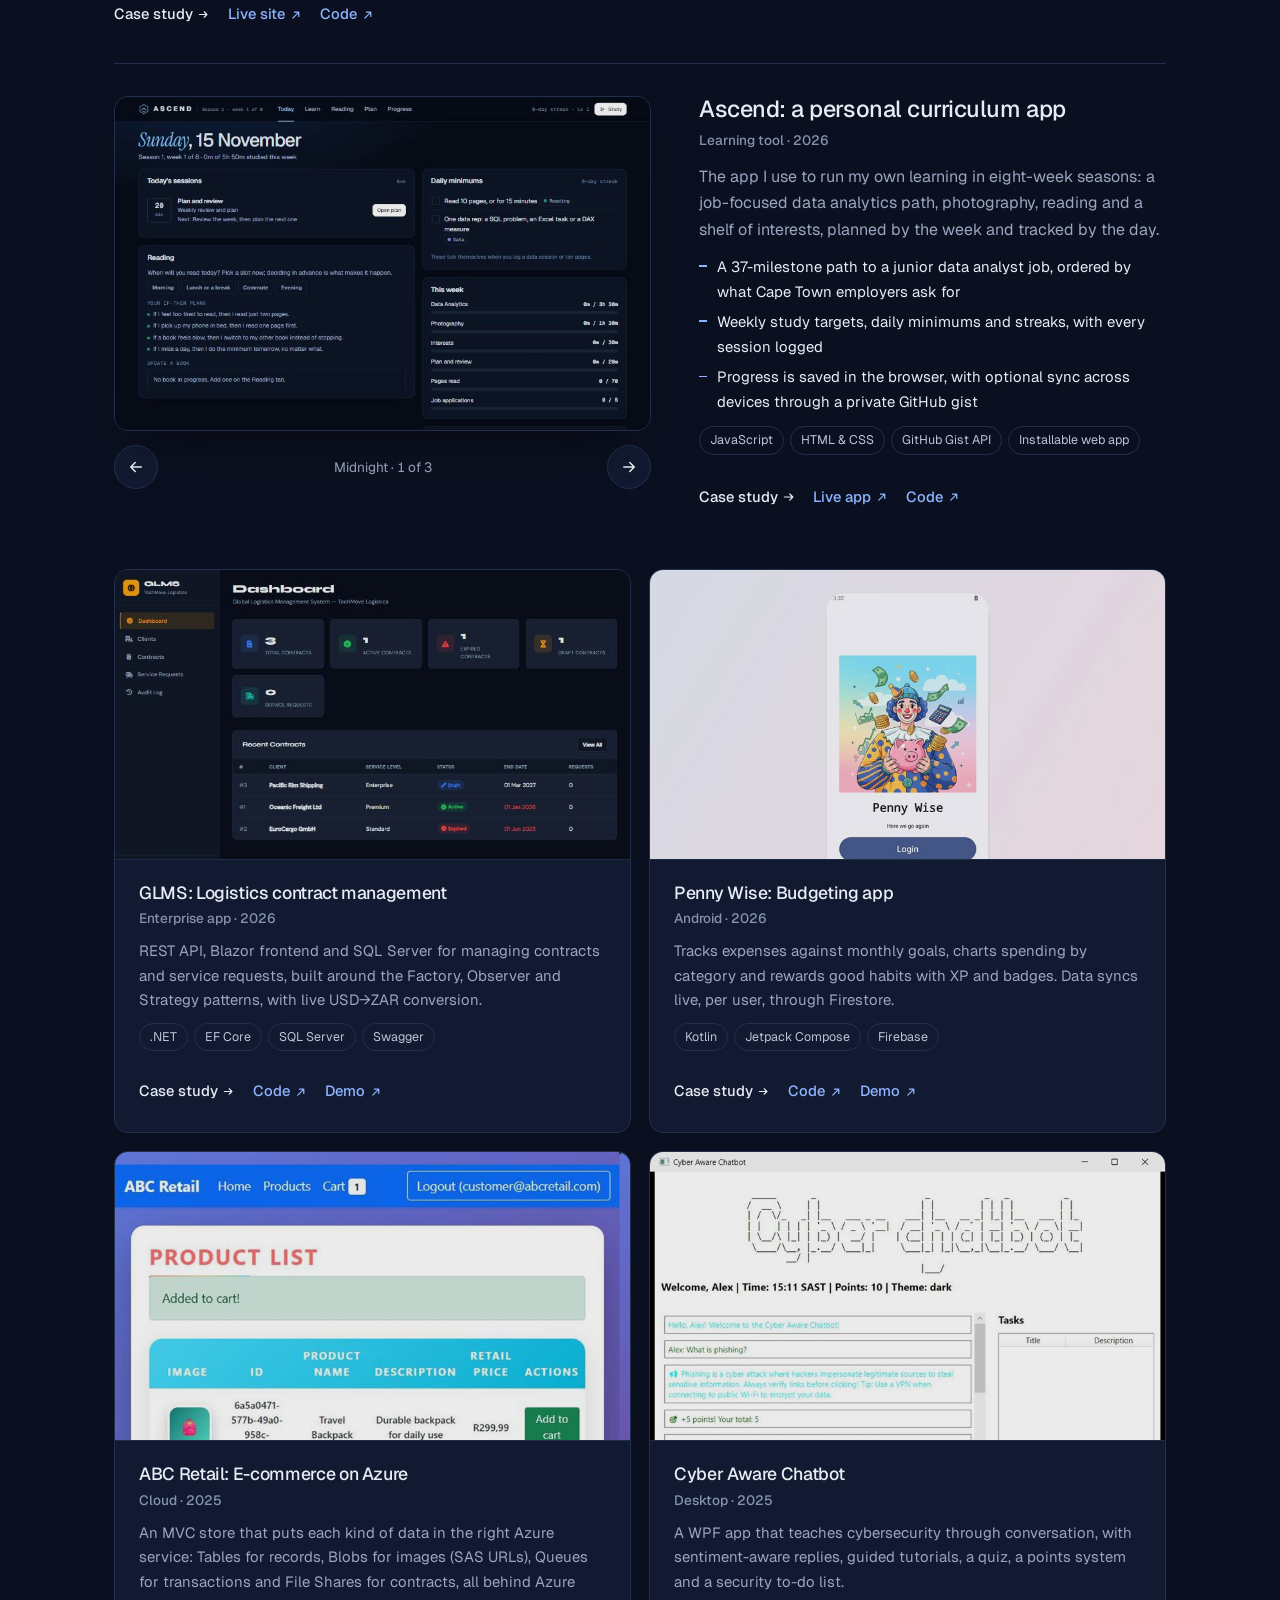
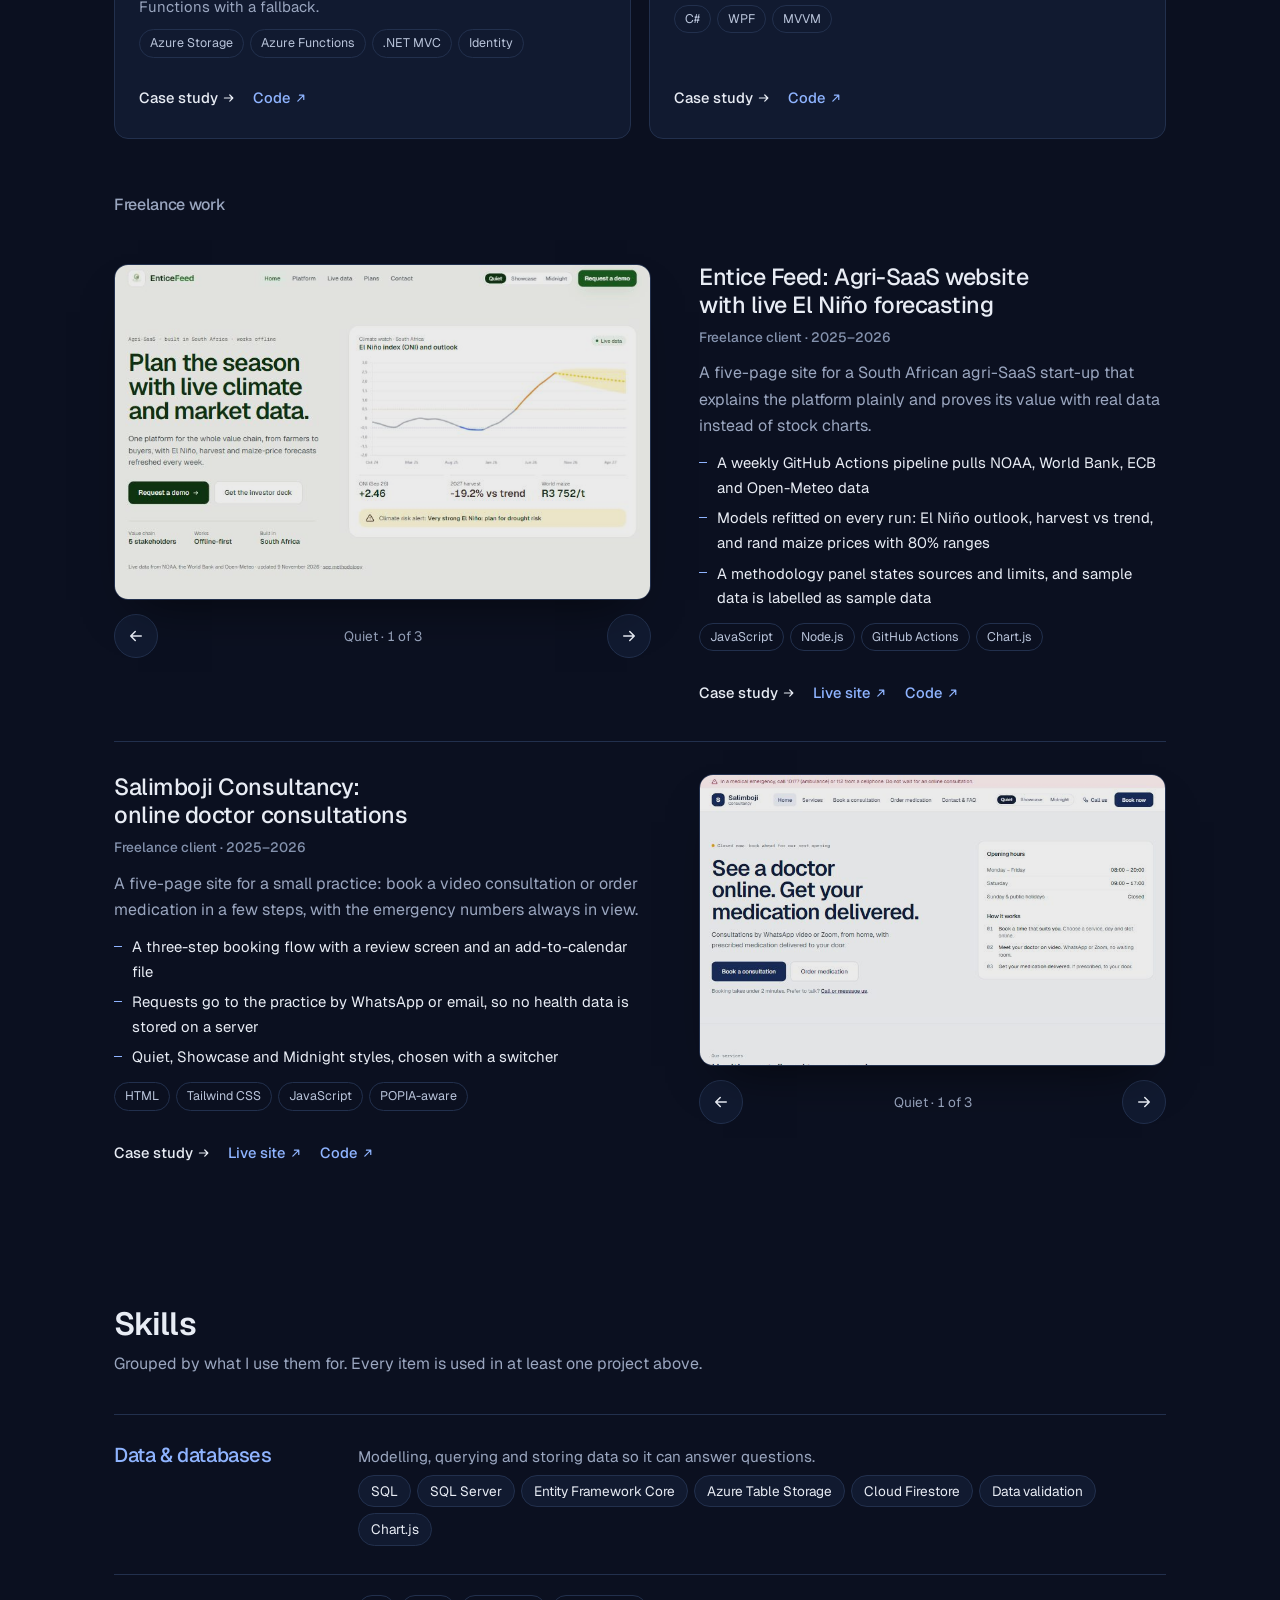
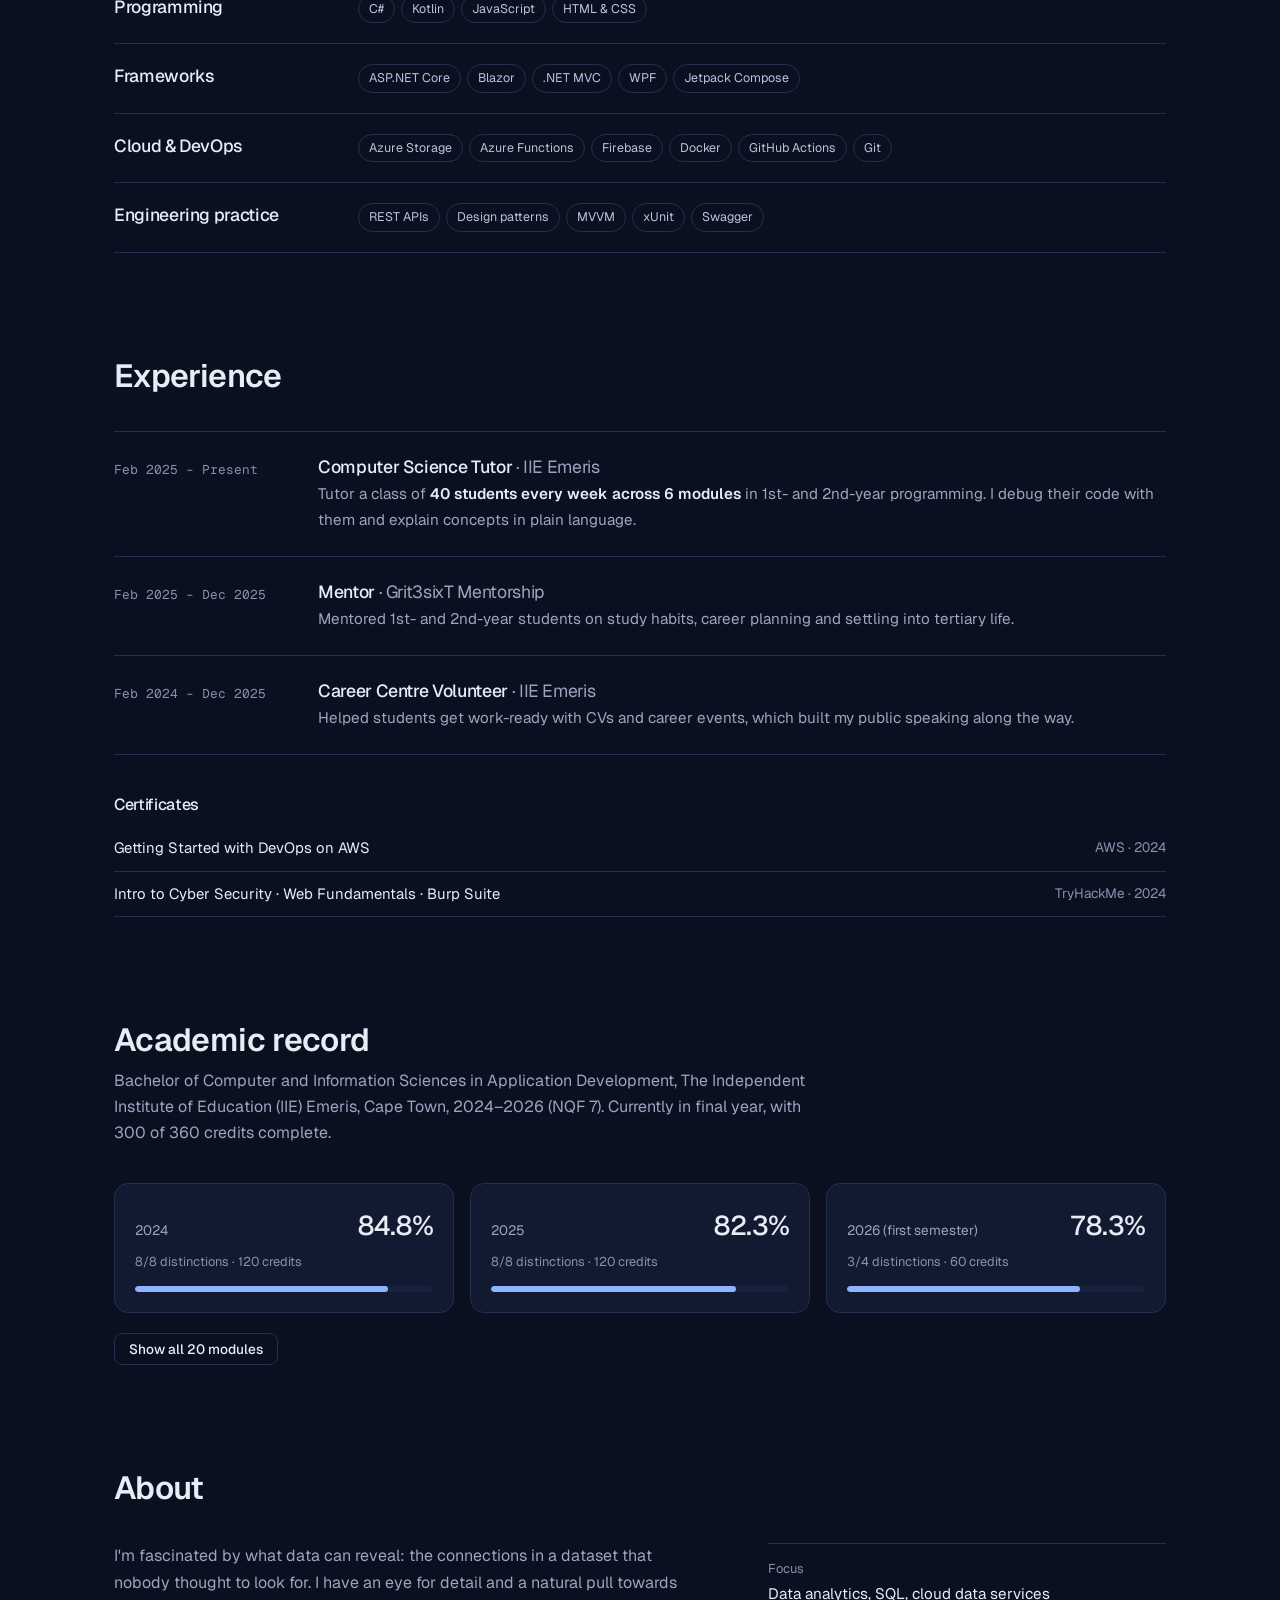
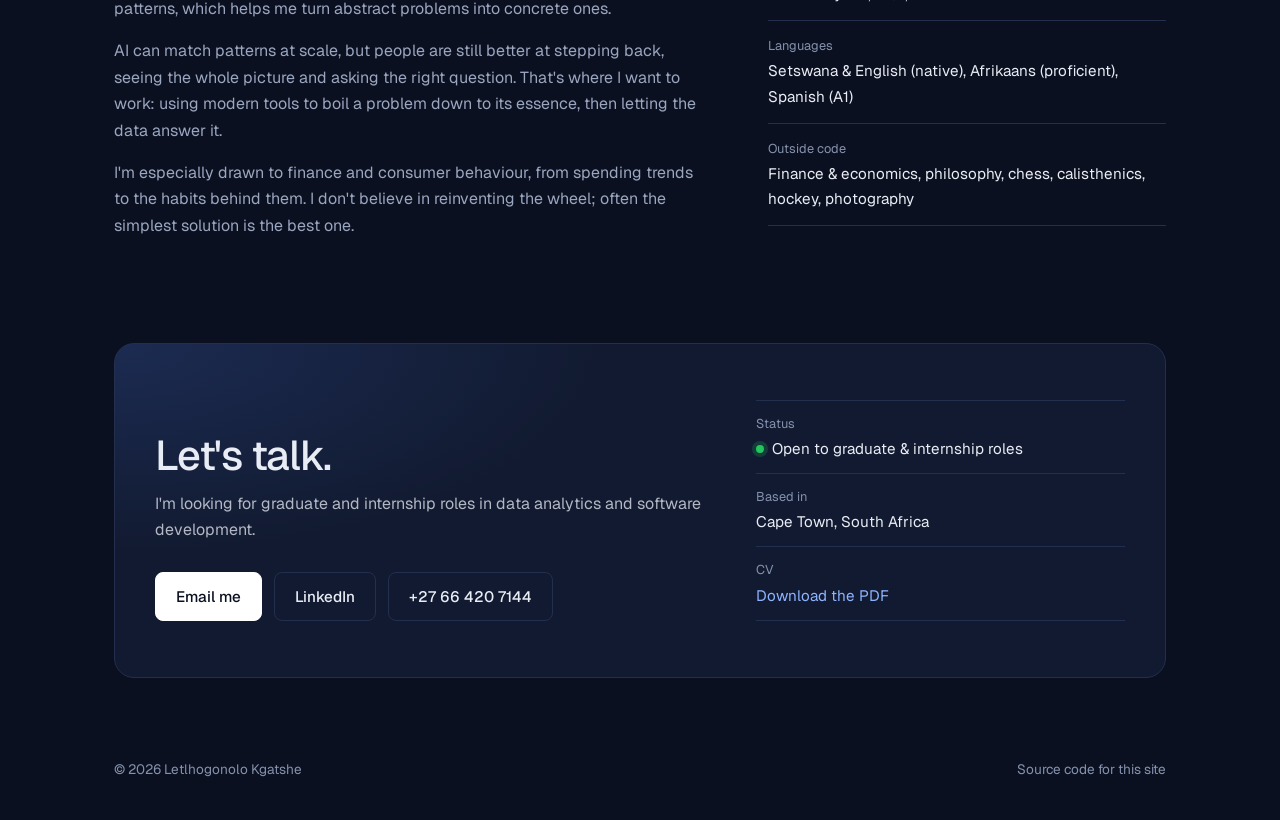
==== commit 7b634392: "Add Salimboji, update the CV, and let the 404 page follow the style - Salimboji Consultancy: freelan" ====
--- a/index.html
+++ b/index.html
@@ -18,7 +18,7 @@
   <link rel="preconnect" href="https://fonts.googleapis.com">
   <link rel="preconnect" href="https://fonts.gstatic.com" crossorigin>
   <link href="https://fonts.googleapis.com/css2?family=Geist:wght@400;500;600&family=Geist+Mono:wght@400;500&family=Instrument+Serif:ital@1&display=swap" rel="stylesheet">
-  <link rel="stylesheet" href="styles.css">
+  <link rel="stylesheet" href="styles.css?v=0d69efad">
 </head>
 <body>
   <a class="skip" href="#main">Skip to content</a>
@@ -90,7 +90,7 @@
       </div>
       <div class="hero-wordmark" aria-hidden="true">Kgatshe</div>
       <div class="hero-filter" role="group" aria-label="Filter projects">
-        <button type="button" data-filter="all" aria-pressed="true">All 10</button>
+        <button type="button" data-filter="all" aria-pressed="true">All 11</button>
         <button type="button" data-filter="data" aria-pressed="false">Data</button>
         <button type="button" data-filter="web" aria-pressed="false">Web</button>
         <button type="button" data-filter="android" aria-pressed="false">Android</button>
@@ -101,6 +101,7 @@
         <li data-tags="android cloud"><a href="projects/collective.html"><img src="img/projects/collective.jpg" alt="Collective app screens" loading="lazy" width="800" height="500"><span class="strip-cap"><strong>Collective</strong><span>Android</span></span></a></li>
         <li data-tags="web"><a href="projects/hustlehub-plus.html"><img src="img/projects/hustlehub-plus.jpg" alt="HustleHub+ income dashboard" loading="lazy" width="800" height="500"><span class="strip-cap"><strong>HustleHub+</strong><span>Team of four</span></span></a></li>
         <li data-tags="data web"><a href="projects/entice-feed.html"><img src="img/projects/entice-feed.jpg" alt="Entice Feed home page" loading="lazy" width="800" height="500"><span class="strip-cap"><strong>Entice Feed</strong><span>Freelance</span></span></a></li>
+        <li data-tags="web"><a href="projects/salimboji.html"><img src="img/projects/salimboji.jpg" alt="Salimboji Consultancy home page" loading="lazy" width="800" height="500"><span class="strip-cap"><strong>Salimboji</strong><span>Freelance</span></span></a></li>
         <li data-tags="web"><a href="projects/safe.html"><img src="img/projects/safe.jpg" alt="SAFE home page" loading="lazy" width="800" height="500"><span class="strip-cap"><strong>SAFE</strong><span>Hackathon</span></span></a></li>
         <li data-tags="web"><a href="projects/ascend.html"><img src="img/projects/ascend.jpg" alt="Ascend Today view" loading="lazy" width="800" height="500"><span class="strip-cap"><strong>Ascend</strong><span>Daily tool</span></span></a></li>
         <li data-tags="data web"><a href="projects/glms.html"><img src="img/projects/glms.jpg" alt="GLMS contract dashboard" loading="lazy" width="800" height="500"><span class="strip-cap"><strong>GLMS</strong><span>.NET API</span></span></a></li>
@@ -113,7 +114,7 @@
     <!-- Key numbers -->
     <section class="container" aria-label="Highlights">
       <div class="stats">
-        <div class="stat"><span class="stat-value">10</span><span class="stat-label">Projects with source on GitHub</span></div>
+        <div class="stat"><span class="stat-value">11</span><span class="stat-label">Projects with source on GitHub</span></div>
         <div class="stat"><span class="stat-value">40</span><span class="stat-label">Students tutored weekly</span></div>
         <div class="stat"><span class="stat-value">19/20</span><span class="stat-label">Modules passed with distinction</span></div>
         <div class="stat"><span class="stat-value">93%</span><span class="stat-label">Cloud Development B</span></div>
@@ -301,6 +302,29 @@
           </ul>
           <ul class="tags"><li>JavaScript</li><li>Node.js</li><li>GitHub Actions</li><li>Chart.js</li></ul>
           <div class="links"><a href="projects/entice-feed.html" class="card-cta">Case study</a><a href="https://letlhogonolo-kgatshe.github.io/entice-feed-website/" target="_blank" rel="noopener">Live site</a><a href="https://github.com/Letlhogonolo-Kgatshe/entice-feed-website" target="_blank" rel="noopener">Code</a></div>
+        </div>
+      </article>
+
+      <article class="feature reverse">
+        <div class="feature-media shot-stack" data-stack>
+          <a class="stack-link" href="https://letlhogonolo-kgatshe.github.io/salimboji-consultancy-website/" target="_blank" rel="noopener">
+            <img class="stack-card" data-pos="0" data-label="Quiet" src="img/projects/salimboji-quiet.jpg" alt="Salimboji Consultancy home page in the Quiet style" loading="lazy" width="800" height="500">
+            <img class="stack-card" data-pos="1" data-label="Showcase" src="img/projects/salimboji-showcase.jpg" alt="Salimboji Consultancy home page in the Showcase style" loading="lazy" width="800" height="500">
+            <img class="stack-card" data-pos="2" data-label="Midnight" src="img/projects/salimboji-midnight.jpg" alt="Salimboji Consultancy home page in the Midnight style" loading="lazy" width="800" height="500">
+          </a>
+          <div class="stack-bar"><button type="button" class="stack-prev" aria-label="Show Salimboji Consultancy in the previous style"><svg viewBox="0 0 24 24" width="18" height="18" fill="none" stroke="currentColor" stroke-width="2" stroke-linecap="round" stroke-linejoin="round" aria-hidden="true"><path d="M19 12H5M11 18l-6-6 6-6"/></svg></button><span class="stack-label" aria-live="polite">Quiet · 1 of 3</span><button type="button" class="stack-next" aria-label="Show Salimboji Consultancy in the next style"><svg viewBox="0 0 24 24" width="18" height="18" fill="none" stroke="currentColor" stroke-width="2" stroke-linecap="round" stroke-linejoin="round" aria-hidden="true"><path d="M5 12h14M13 6l6 6-6 6"/></svg></button></div>
+        </div>
+        <div class="feature-body">
+          <h3>Salimboji Consultancy: online doctor consultations</h3>
+          <p class="meta">Freelance client · 2025–2026</p>
+          <p>A five-page site for a small practice: book a video consultation or order medication in a few steps, with the emergency numbers always in view.</p>
+          <ul class="points">
+            <li>A three-step booking flow with a review screen and an add-to-calendar file</li>
+            <li>Requests go to the practice by WhatsApp or email, so no health data is stored on a server</li>
+            <li>Quiet, Showcase and Midnight styles, chosen with a switcher</li>
+          </ul>
+          <ul class="tags"><li>HTML</li><li>Tailwind CSS</li><li>JavaScript</li><li>POPIA-aware</li></ul>
+          <div class="links"><a href="projects/salimboji.html" class="card-cta">Case study</a><a href="https://letlhogonolo-kgatshe.github.io/salimboji-consultancy-website/" target="_blank" rel="noopener">Live site</a><a href="https://github.com/Letlhogonolo-Kgatshe/salimboji-consultancy-website" target="_blank" rel="noopener">Code</a></div>
         </div>
       </article>
     </section>
@@ -434,8 +458,8 @@
     <a href="https://github.com/Letlhogonolo-Kgatshe/letlhogonolo-kgatshe.github.io" target="_blank" rel="noopener">Source code for this site</a>
   </footer>
 
-  <script src="script.js"></script>
-  <script src="style-switch.js"></script>
-  <script src="shot-stack.js"></script>
+  <script src="script.js?v=6a63baad"></script>
+  <script src="style-switch.js?v=fa3f4b58"></script>
+  <script src="shot-stack.js?v=3188a817"></script>
 </body>
 </html>
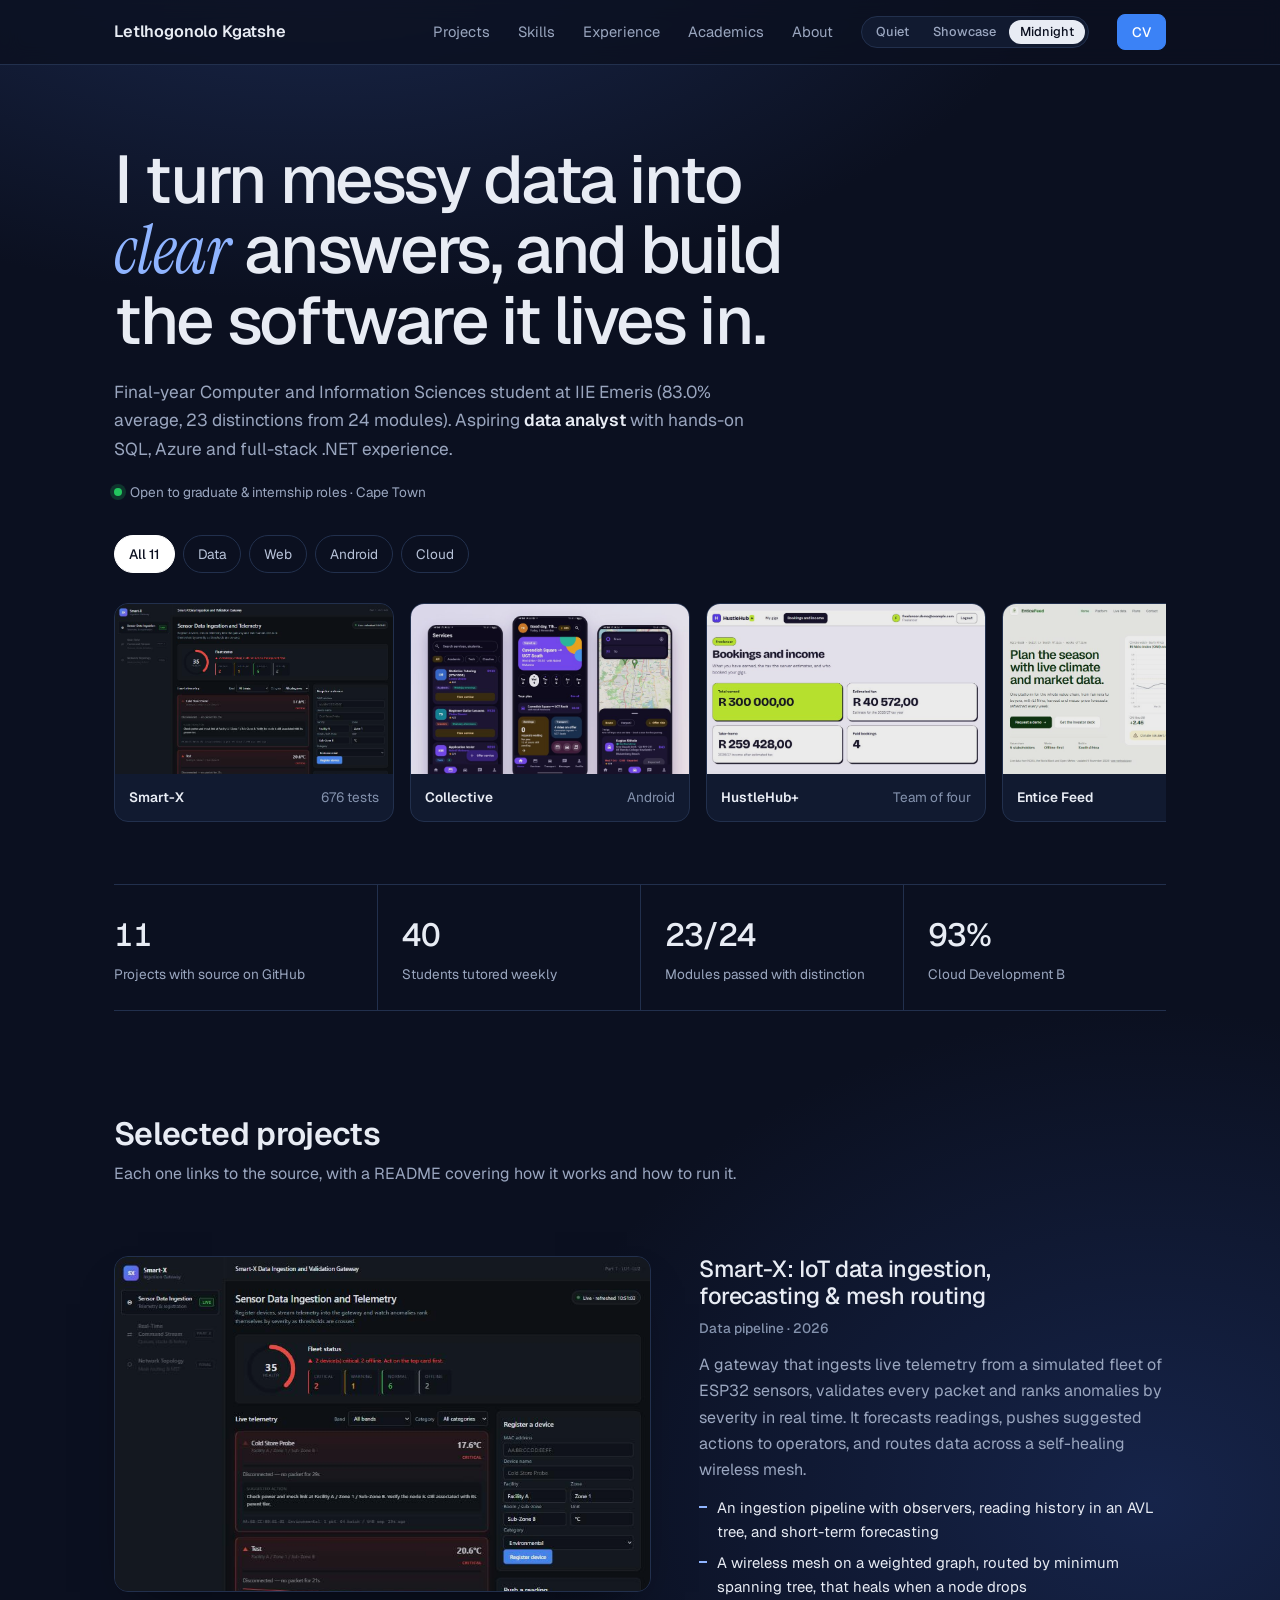
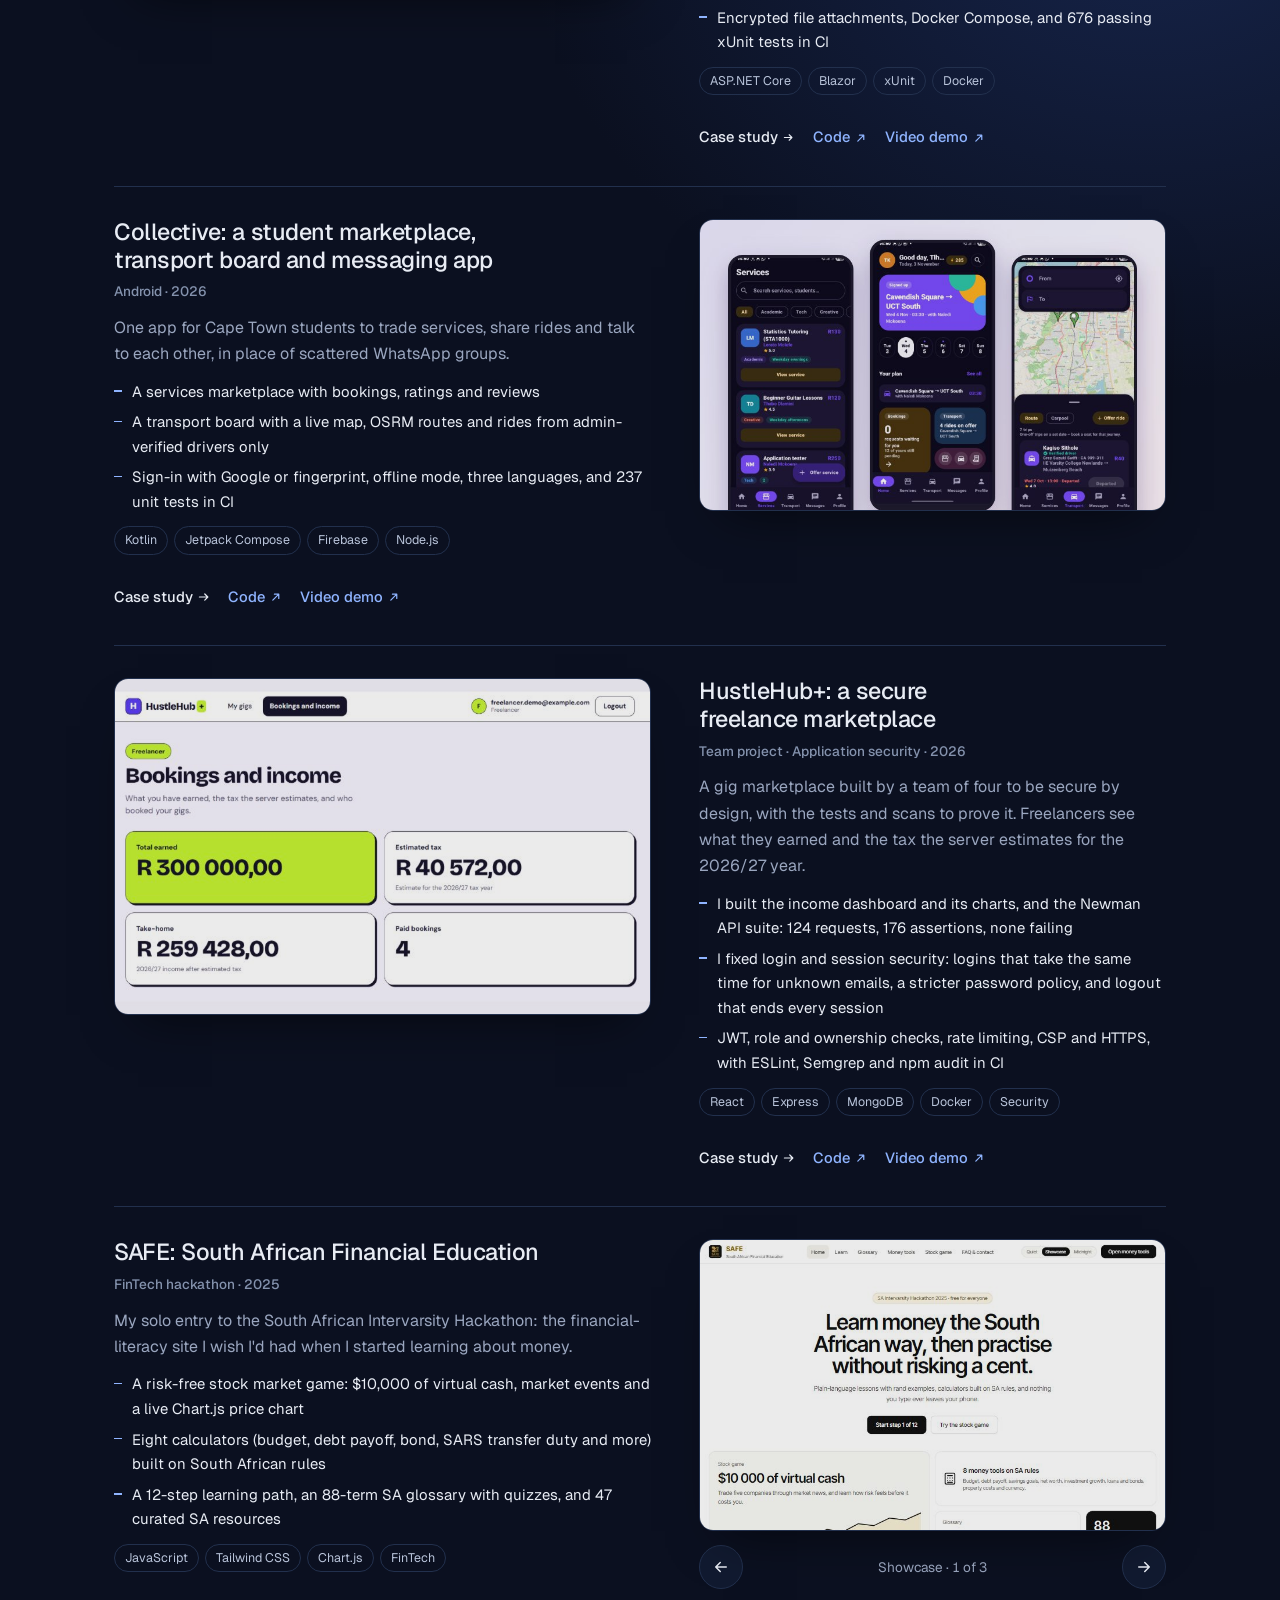
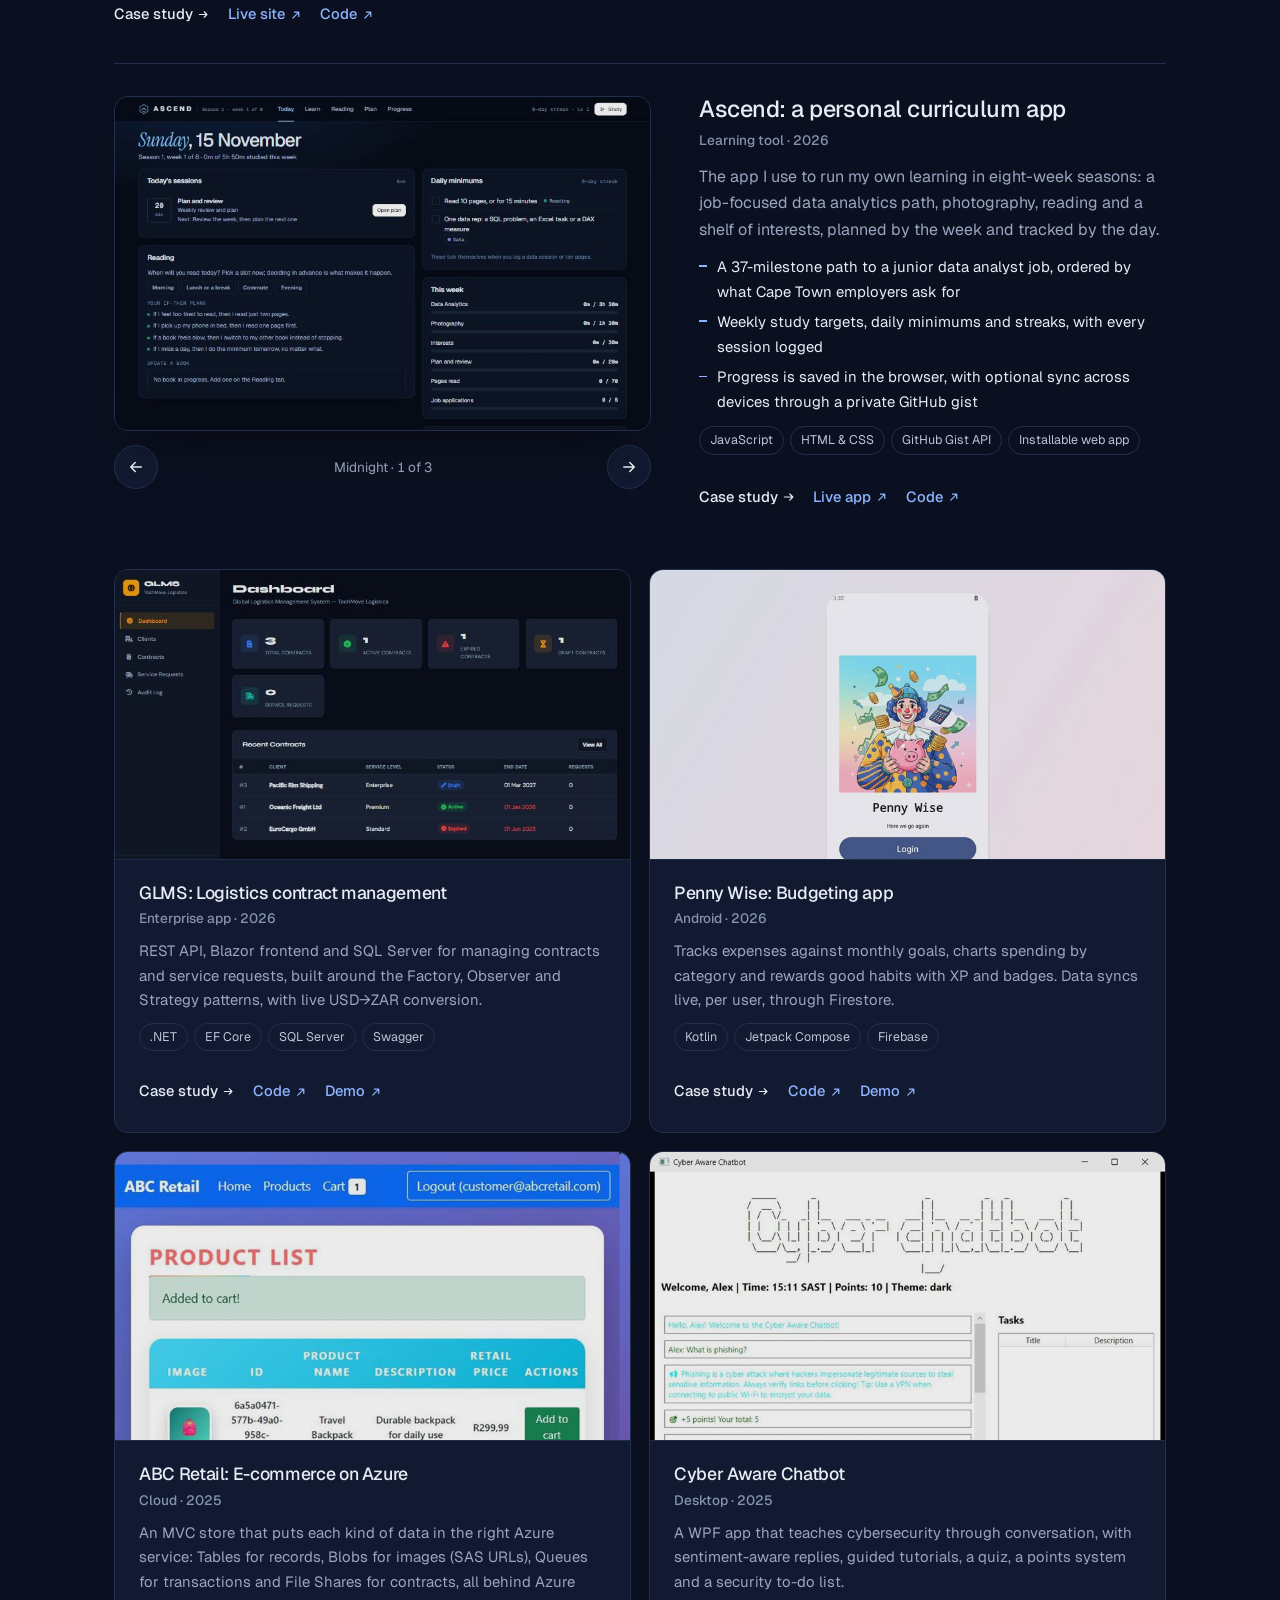
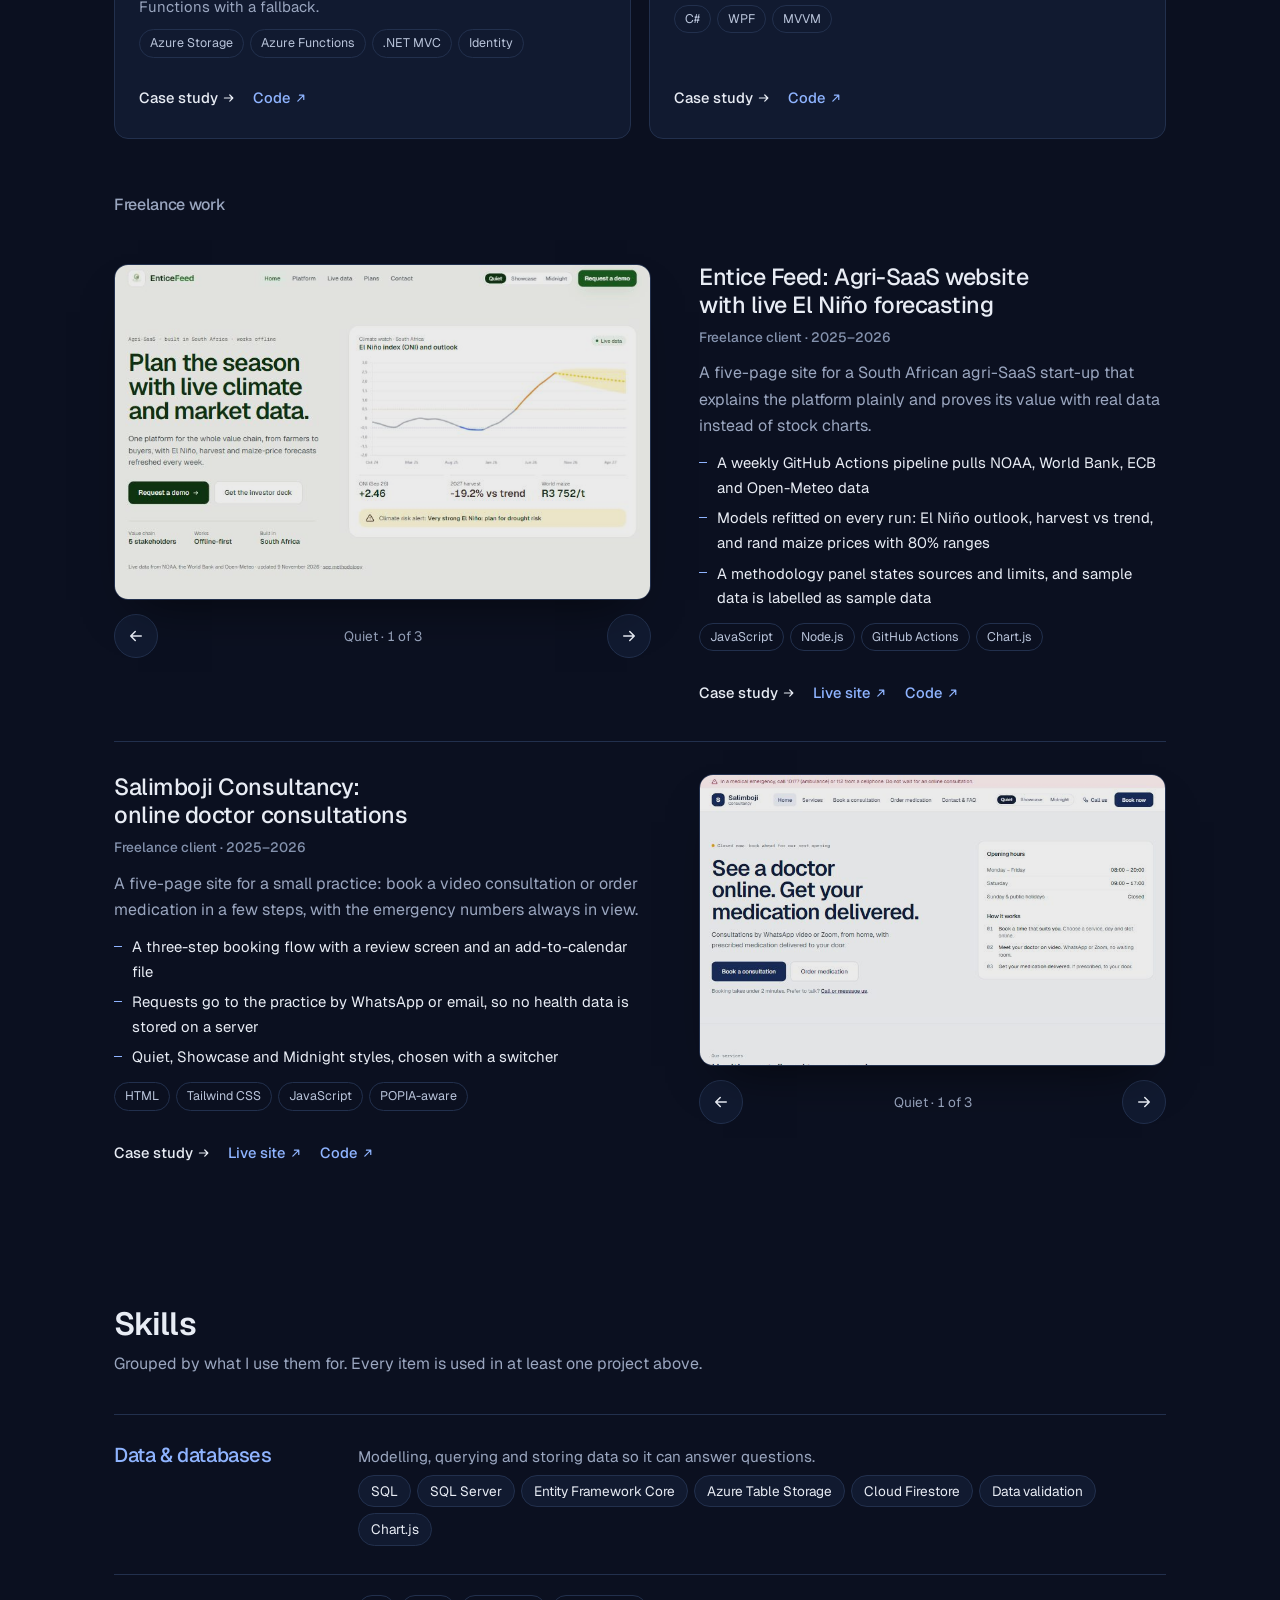
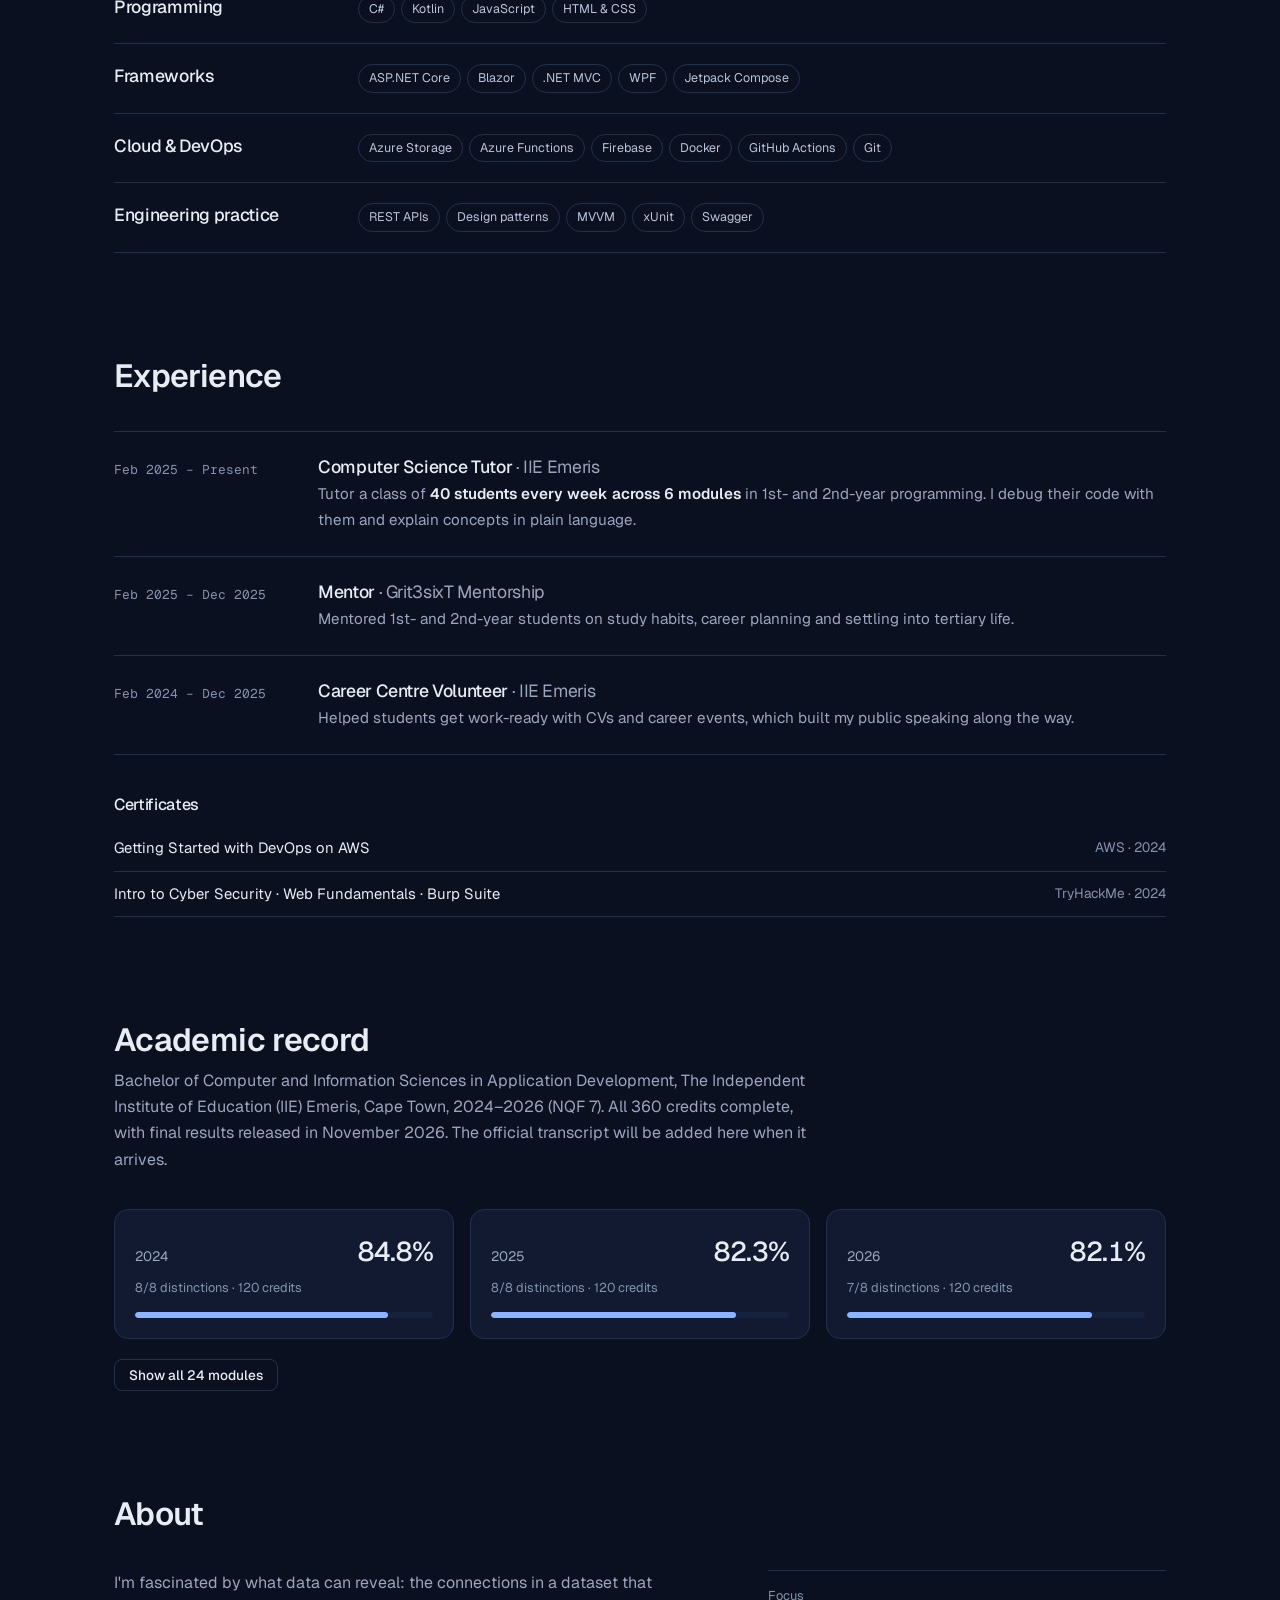
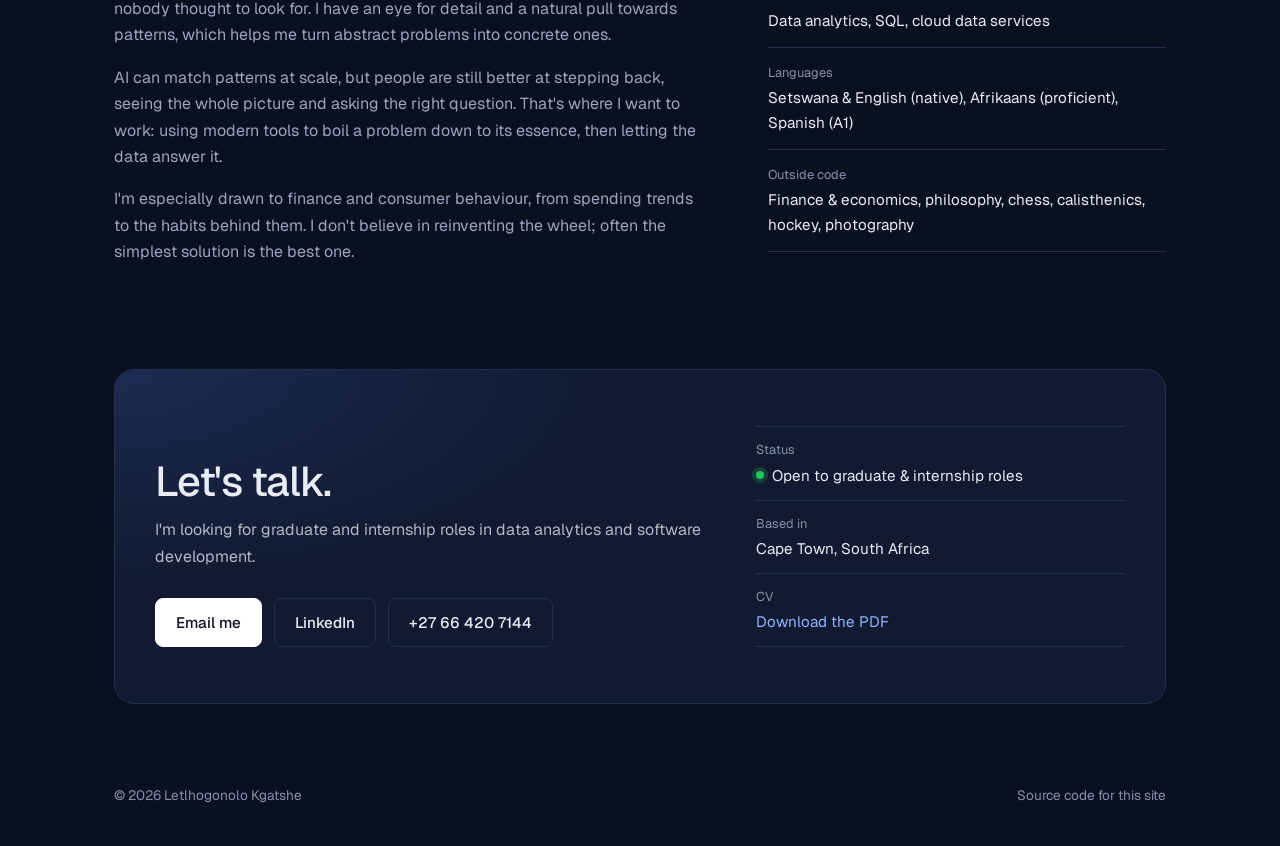
==== commit b0a3e186: "Add final 2026 results: 83.0% average, 23 distinctions from 24 modules - Four more modules, all dist" ====
--- a/index.html
+++ b/index.html
@@ -4,12 +4,12 @@
   <meta charset="UTF-8">
   <meta name="viewport" content="width=device-width, initial-scale=1.0">
   <title>Letlhogonolo Kgatshe | Data Analytics &amp; Software</title>
-  <meta name="description" content="Letlhogonolo Kgatshe: final-year Computer and Information Sciences student in Cape Town focused on data analytics, SQL, cloud and software development. 19 distinctions from 20 modules.">
+  <meta name="description" content="Letlhogonolo Kgatshe: final-year Computer and Information Sciences student in Cape Town focused on data analytics, SQL, cloud and software development. 83% average, with 23 distinctions from 24 modules.">
   <link rel="canonical" href="https://letlhogonolo-kgatshe.github.io/">
   <meta property="og:type" content="website">
   <meta property="og:url" content="https://letlhogonolo-kgatshe.github.io/">
   <meta property="og:title" content="Letlhogonolo Kgatshe | Data Analytics &amp; Software">
-  <meta property="og:description" content="Final-year Computer and Information Sciences student focused on data analytics. 82.5% average, 19/20 distinctions.">
+  <meta property="og:description" content="Final-year Computer and Information Sciences student focused on data analytics. 83.0% average, 23/24 distinctions.">
   <meta property="og:image" content="https://letlhogonolo-kgatshe.github.io/profile.jpg">
   <meta name="twitter:card" content="summary">
   <meta name="theme-color" content="#0b1020">
@@ -55,7 +55,7 @@
         <a href="#projects" class="hero-pill"><b>New</b>Collective and HustleHub+ case studies</a>
         <h1>I turn messy data into <span class="serif">clear</span> answers, and build the software it lives in.</h1>
         <p class="lead">
-          Final-year Computer and Information Sciences student at IIE Emeris (82.5% average, 19 distinctions from 20 modules).
+          Final-year Computer and Information Sciences student at IIE Emeris (83.0% average, 23 distinctions from 24 modules).
           Aspiring <strong>data analyst</strong> with hands-on SQL, Azure and full-stack .NET experience.
         </p>
         <div class="hero-actions">
@@ -86,7 +86,7 @@
         <a href="projects/collective.html"><img src="img/projects/collective.jpg" alt="Collective app screens" loading="lazy" width="800" height="500"><span>Collective</span></a>
         <a href="projects/hustlehub-plus.html"><img src="img/projects/hustlehub-plus.jpg" alt="HustleHub+ income dashboard" loading="lazy" width="800" height="500"><span>HustleHub+</span></a>
         <a href="projects/glms.html"><img src="img/projects/glms.jpg" alt="GLMS contract dashboard" loading="lazy" width="800" height="500"><span>GLMS</span></a>
-        <a class="tile-stat" href="#academics"><span>Academic record</span><strong>19/20</strong><span>modules with distinction</span></a>
+        <a class="tile-stat" href="#academics"><span>Academic record</span><strong>23/24</strong><span>modules with distinction</span></a>
       </div>
       <div class="hero-wordmark" aria-hidden="true">Kgatshe</div>
       <div class="hero-filter" role="group" aria-label="Filter projects">
@@ -116,7 +116,7 @@
       <div class="stats">
         <div class="stat"><span class="stat-value">11</span><span class="stat-label">Projects with source on GitHub</span></div>
         <div class="stat"><span class="stat-value">40</span><span class="stat-label">Students tutored weekly</span></div>
-        <div class="stat"><span class="stat-value">19/20</span><span class="stat-label">Modules passed with distinction</span></div>
+        <div class="stat"><span class="stat-value">23/24</span><span class="stat-label">Modules passed with distinction</span></div>
         <div class="stat"><span class="stat-value">93%</span><span class="stat-label">Cloud Development B</span></div>
       </div>
     </section>
@@ -401,11 +401,12 @@
     <section id="academics" class="section container">
       <div class="section-head">
         <h2>Academic record</h2>
-        <p>Bachelor of Computer and Information Sciences in Application Development, The Independent Institute of Education (IIE) Emeris, Cape Town, 2024–2026 (NQF 7). Currently in final year, with 300 of 360 credits complete.</p>
+        <p>Bachelor of Computer and Information Sciences in Application Development, The Independent Institute of Education (IIE) Emeris, Cape Town, 2024–2026 (NQF 7). All 360 credits complete, with final results released in November 2026. The official transcript will be added here when it arrives.</p>
+        <!-- Reminder: when the official transcript arrives, link it here (with the ID number removed) and update the sentence above. -->
       </div>
       <div class="academic">
         <div class="year-avgs" id="year-avgs"></div>
-        <button class="btn btn-ghost btn-small" id="toggle-modules" aria-expanded="false" aria-controls="marks-chart">Show all 20 modules</button>
+        <button class="btn btn-ghost btn-small" id="toggle-modules" aria-expanded="false" aria-controls="marks-chart">Show all 24 modules</button>
         <div class="chart" id="marks-chart" hidden>
           <p class="chart-note">Final mark per module. The dashed line marks the 75% distinction threshold.</p>
           <div id="marks-rows"></div>
@@ -458,7 +459,7 @@
     <a href="https://github.com/Letlhogonolo-Kgatshe/letlhogonolo-kgatshe.github.io" target="_blank" rel="noopener">Source code for this site</a>
   </footer>
 
-  <script src="script.js?v=6a63baad"></script>
+  <script src="script.js?v=de03c92c"></script>
   <script src="style-switch.js?v=fa3f4b58"></script>
   <script src="shot-stack.js?v=3188a817"></script>
 </body>
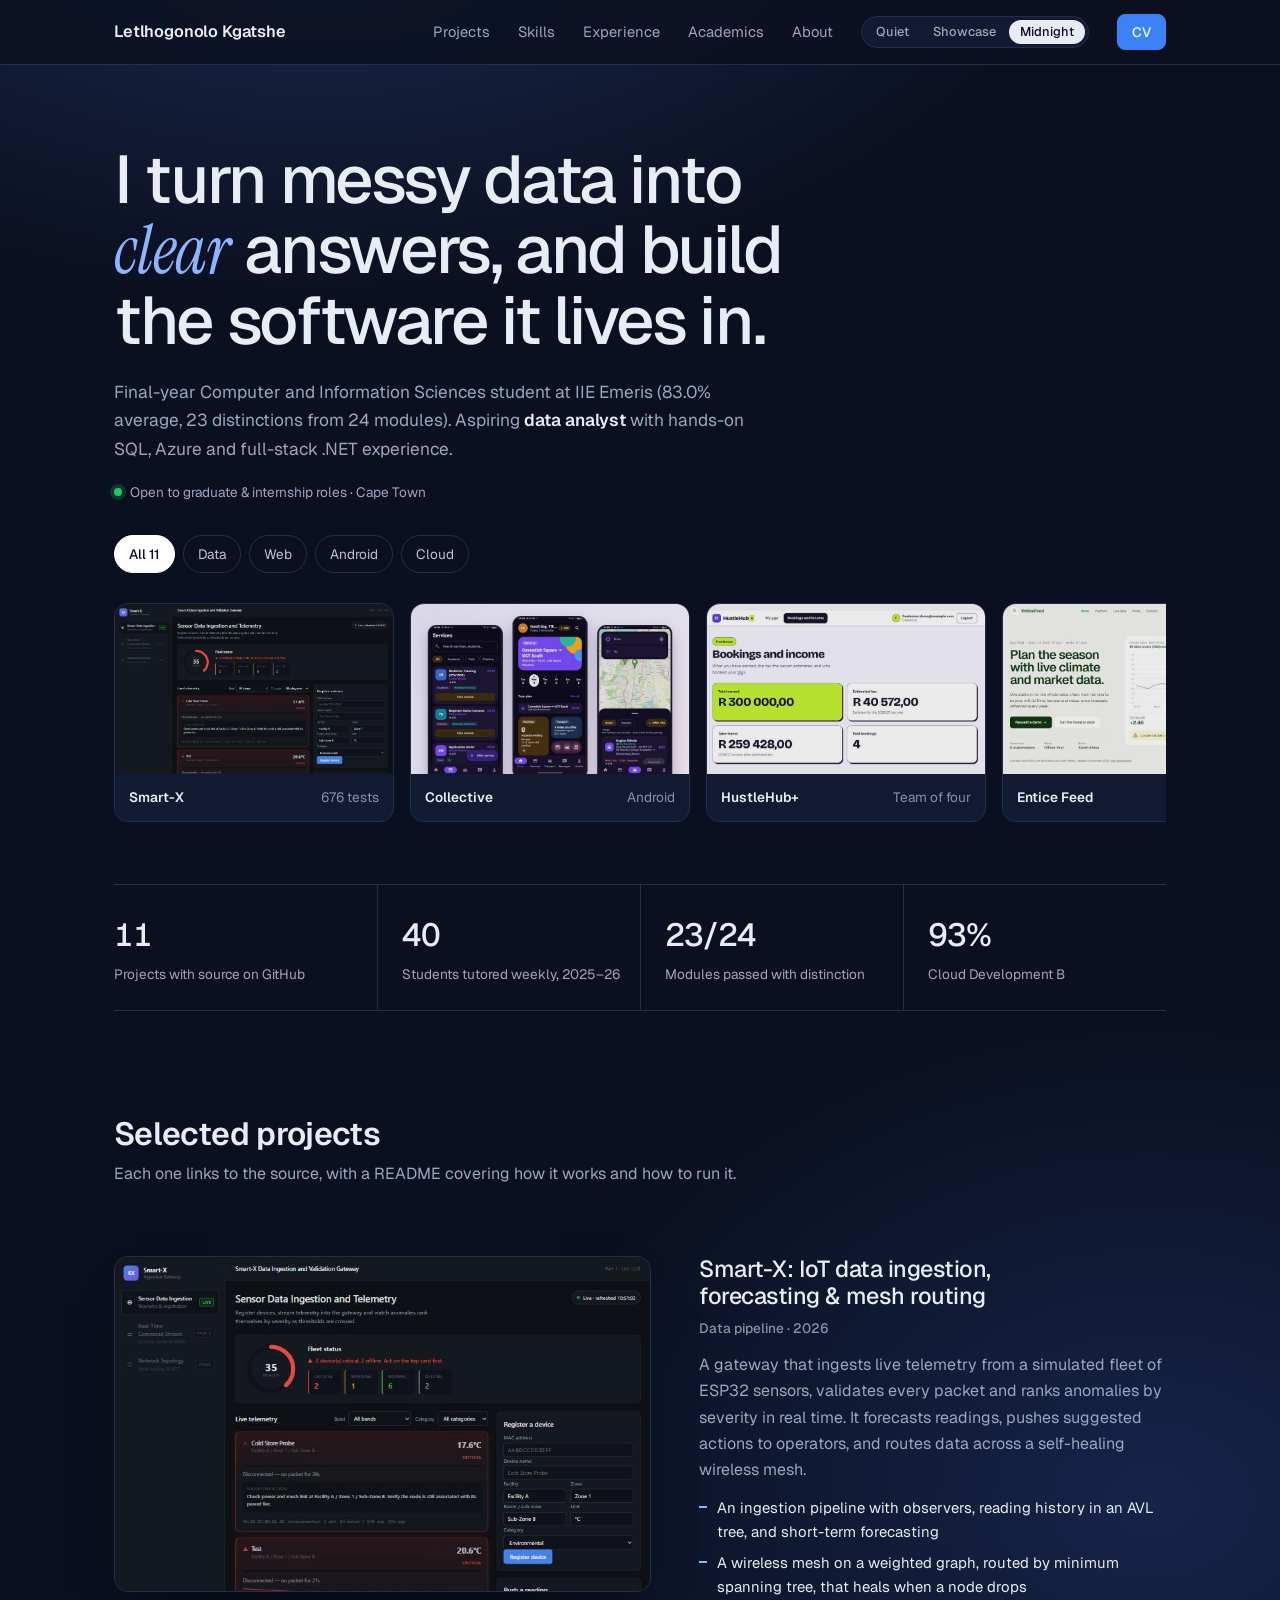
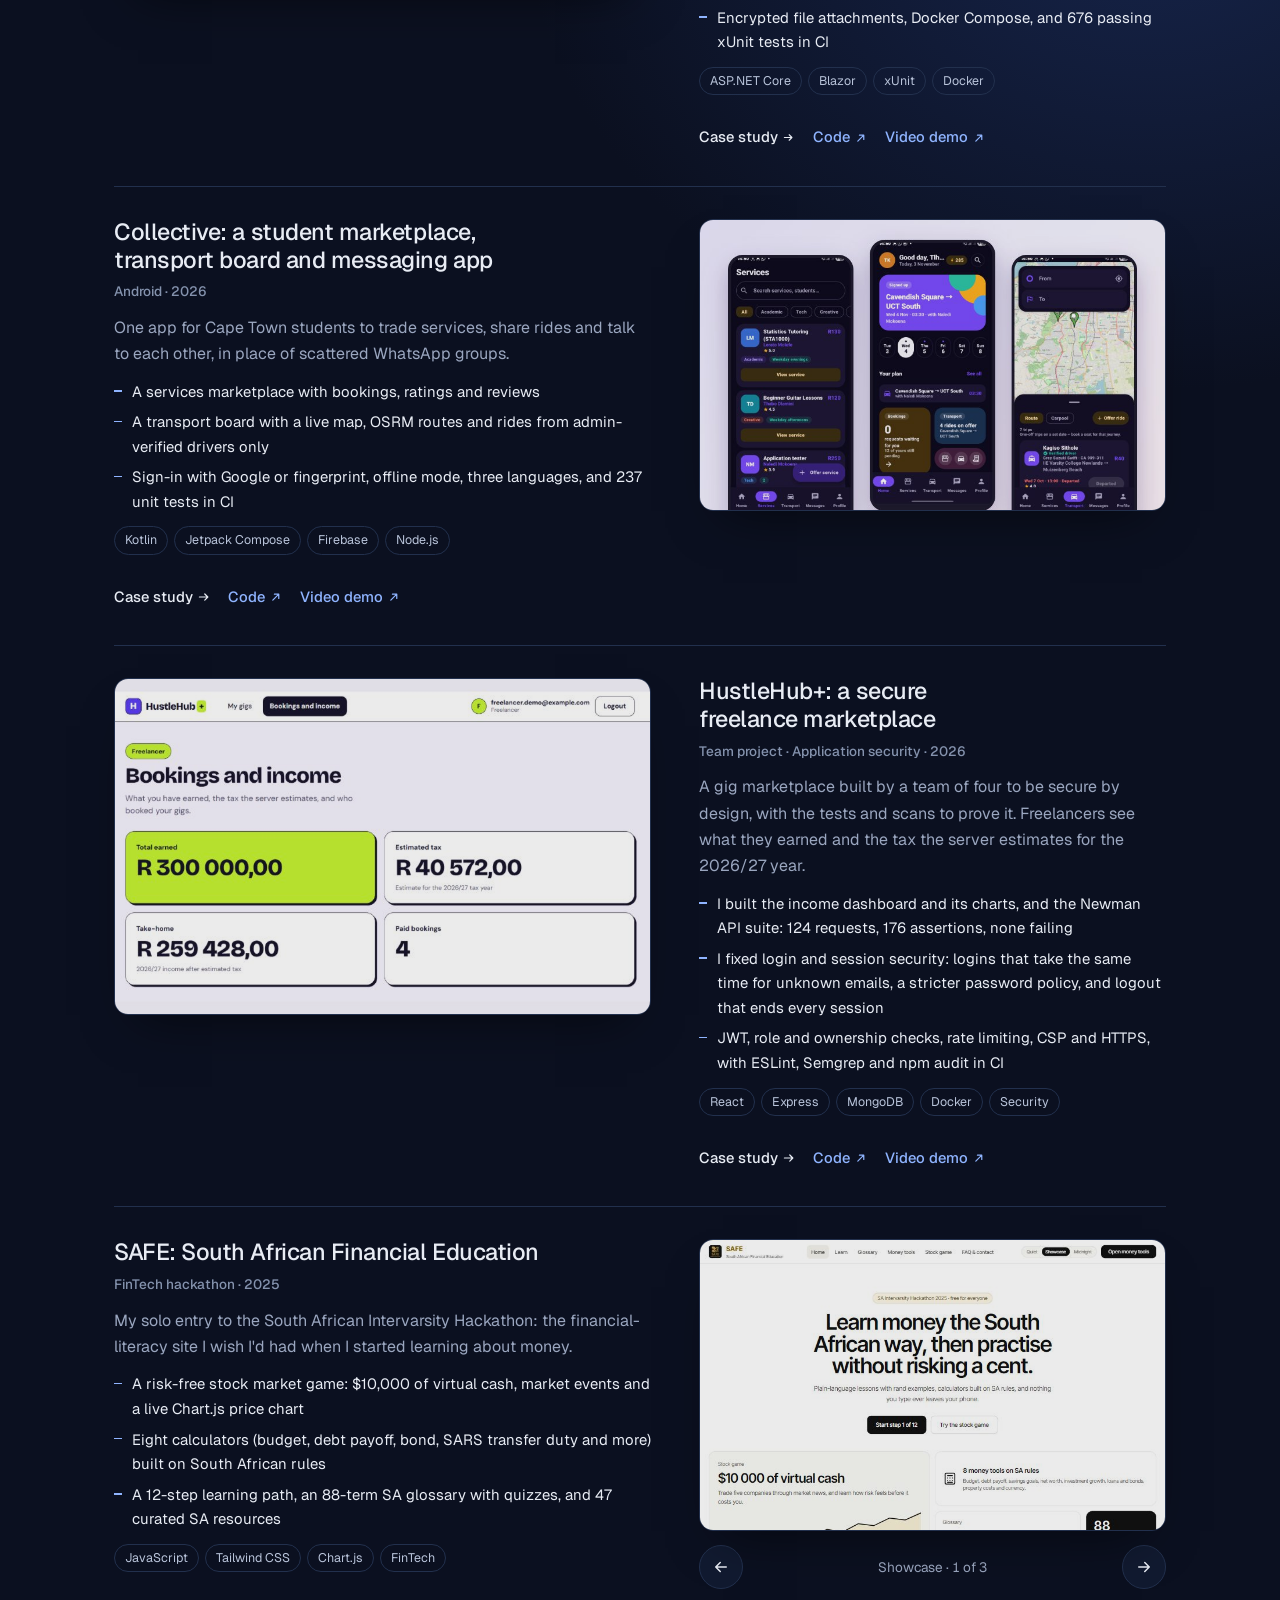
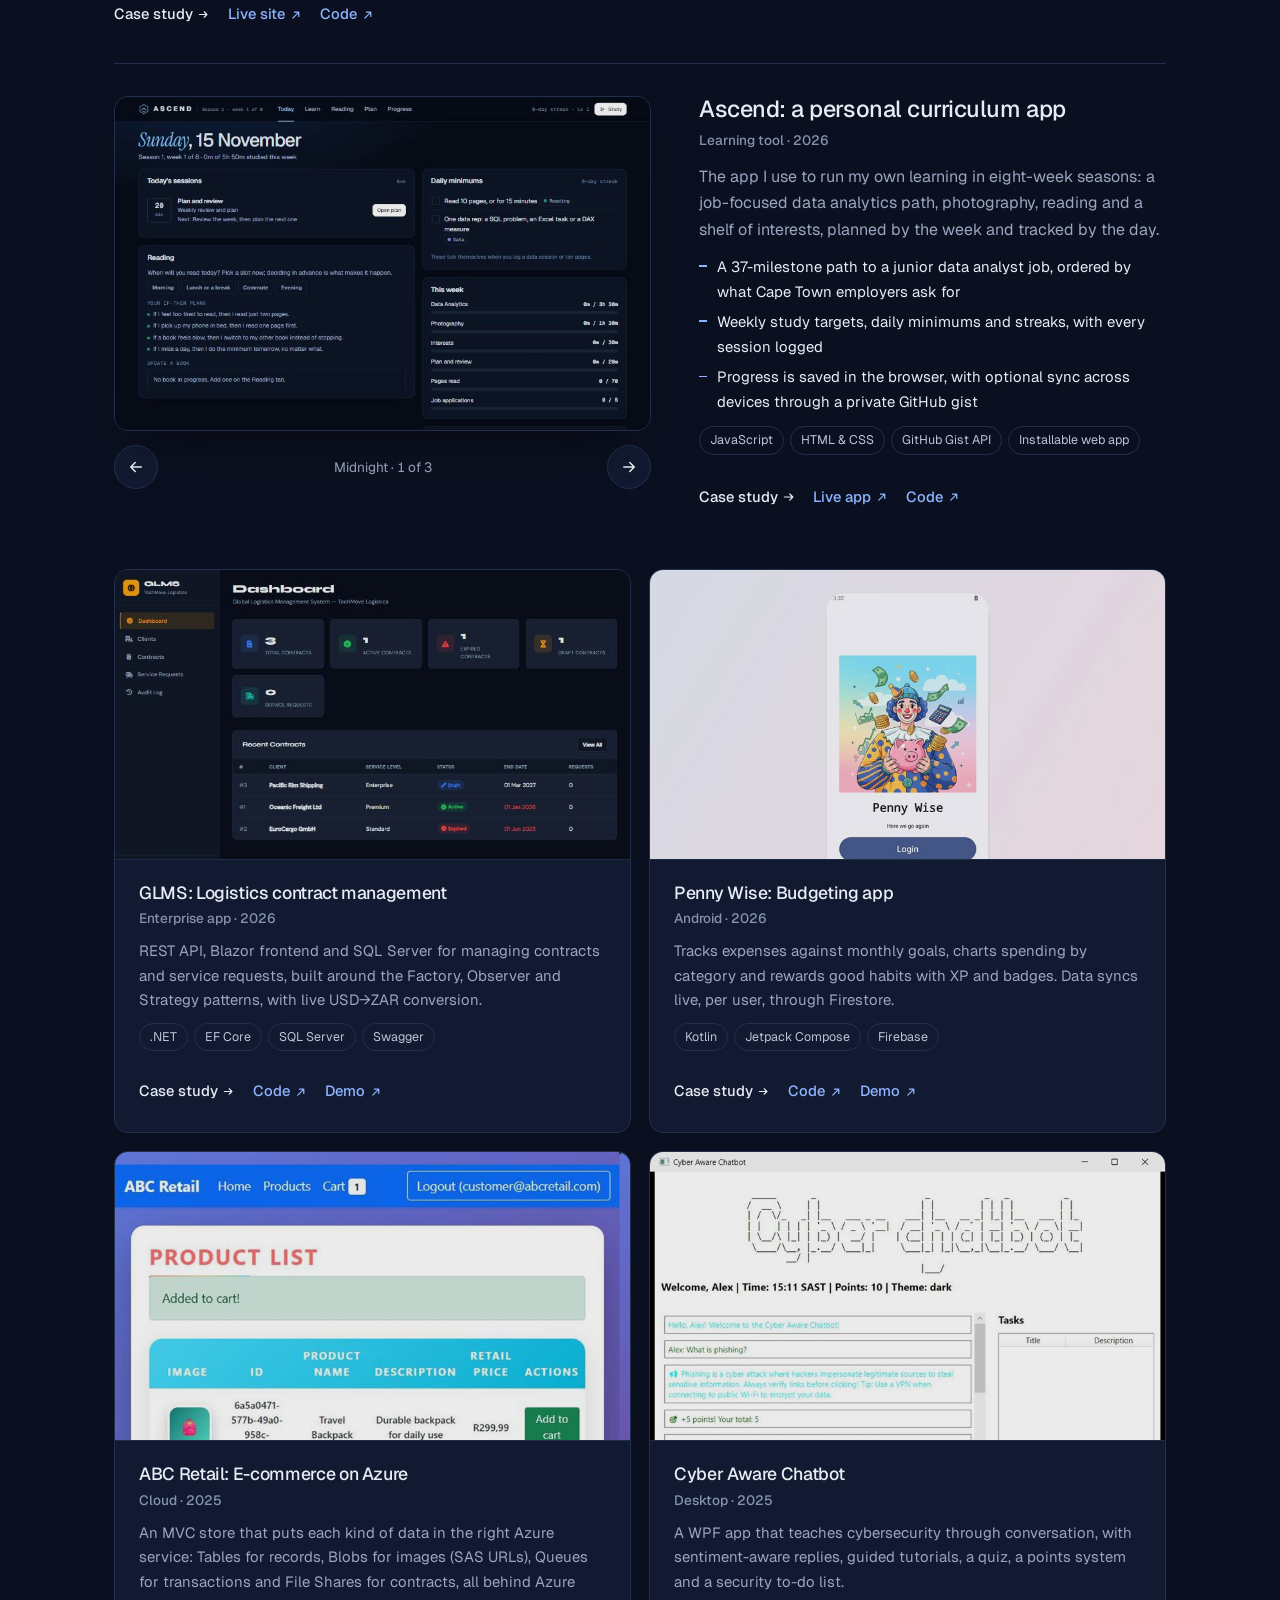
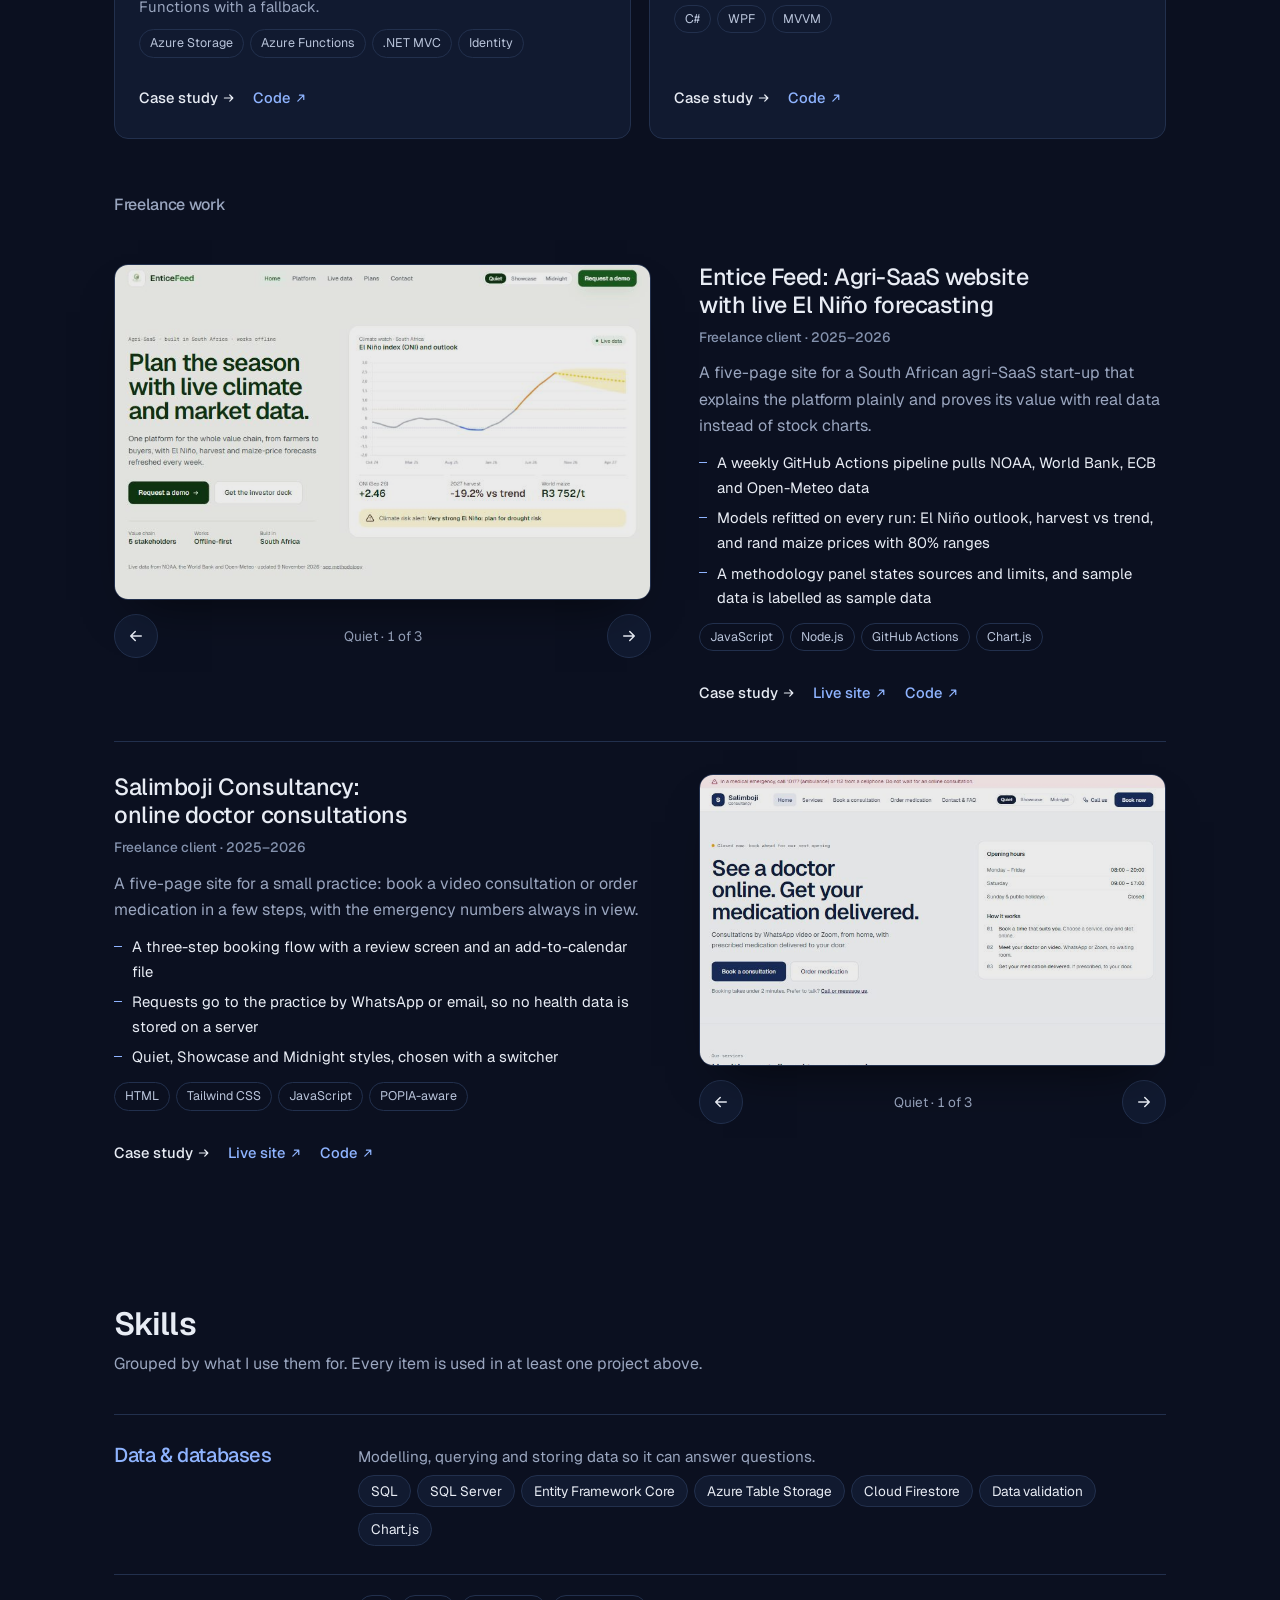
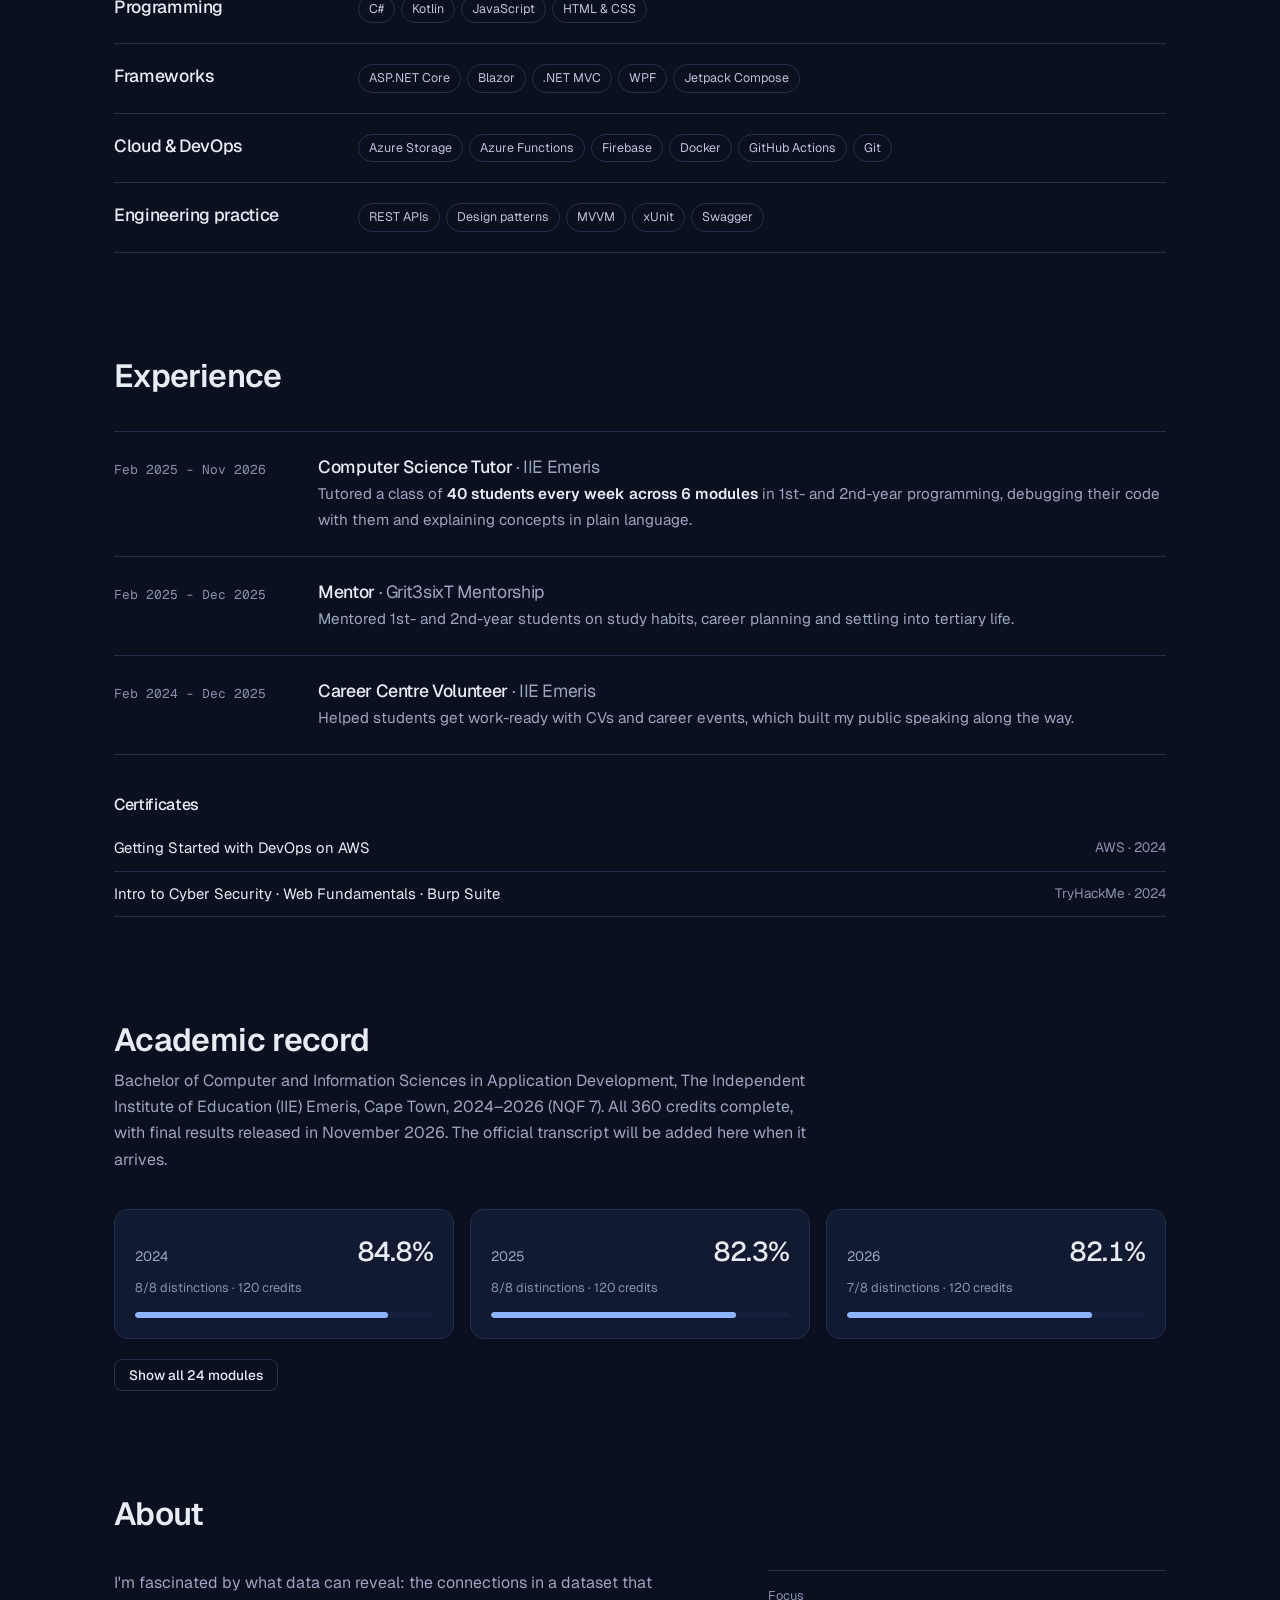
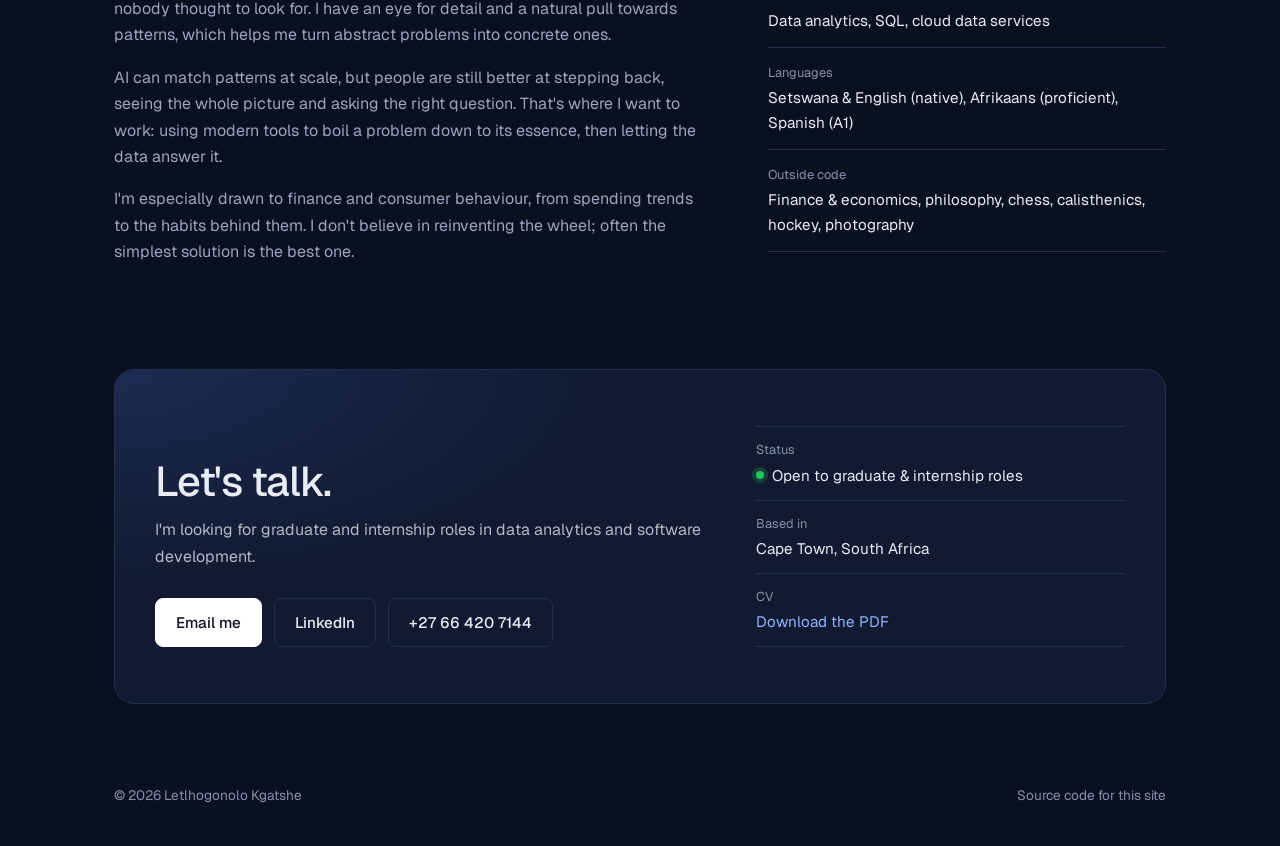
==== commit 00d6241a: "Mark the tutoring role as finished (Feb 2025 – Nov 2026) Experience timeline and CV end the role in " ====
--- a/index.html
+++ b/index.html
@@ -115,7 +115,7 @@
     <section class="container" aria-label="Highlights">
       <div class="stats">
         <div class="stat"><span class="stat-value">11</span><span class="stat-label">Projects with source on GitHub</span></div>
-        <div class="stat"><span class="stat-value">40</span><span class="stat-label">Students tutored weekly</span></div>
+        <div class="stat"><span class="stat-value">40</span><span class="stat-label">Students tutored weekly, 2025–26</span></div>
         <div class="stat"><span class="stat-value">23/24</span><span class="stat-label">Modules passed with distinction</span></div>
         <div class="stat"><span class="stat-value">93%</span><span class="stat-label">Cloud Development B</span></div>
       </div>
@@ -367,10 +367,10 @@
       </div>
       <ol class="timeline">
         <li>
-          <span class="when">Feb 2025 – Present</span>
+          <span class="when">Feb 2025 – Nov 2026</span>
           <div>
             <h3>Computer Science Tutor <span class="org">· IIE Emeris</span></h3>
-            <p>Tutor a class of <strong>40 students every week across 6 modules</strong> in 1st- and 2nd-year programming. I debug their code with them and explain concepts in plain language.</p>
+            <p>Tutored a class of <strong>40 students every week across 6 modules</strong> in 1st- and 2nd-year programming, debugging their code with them and explaining concepts in plain language.</p>
           </div>
         </li>
         <li>
